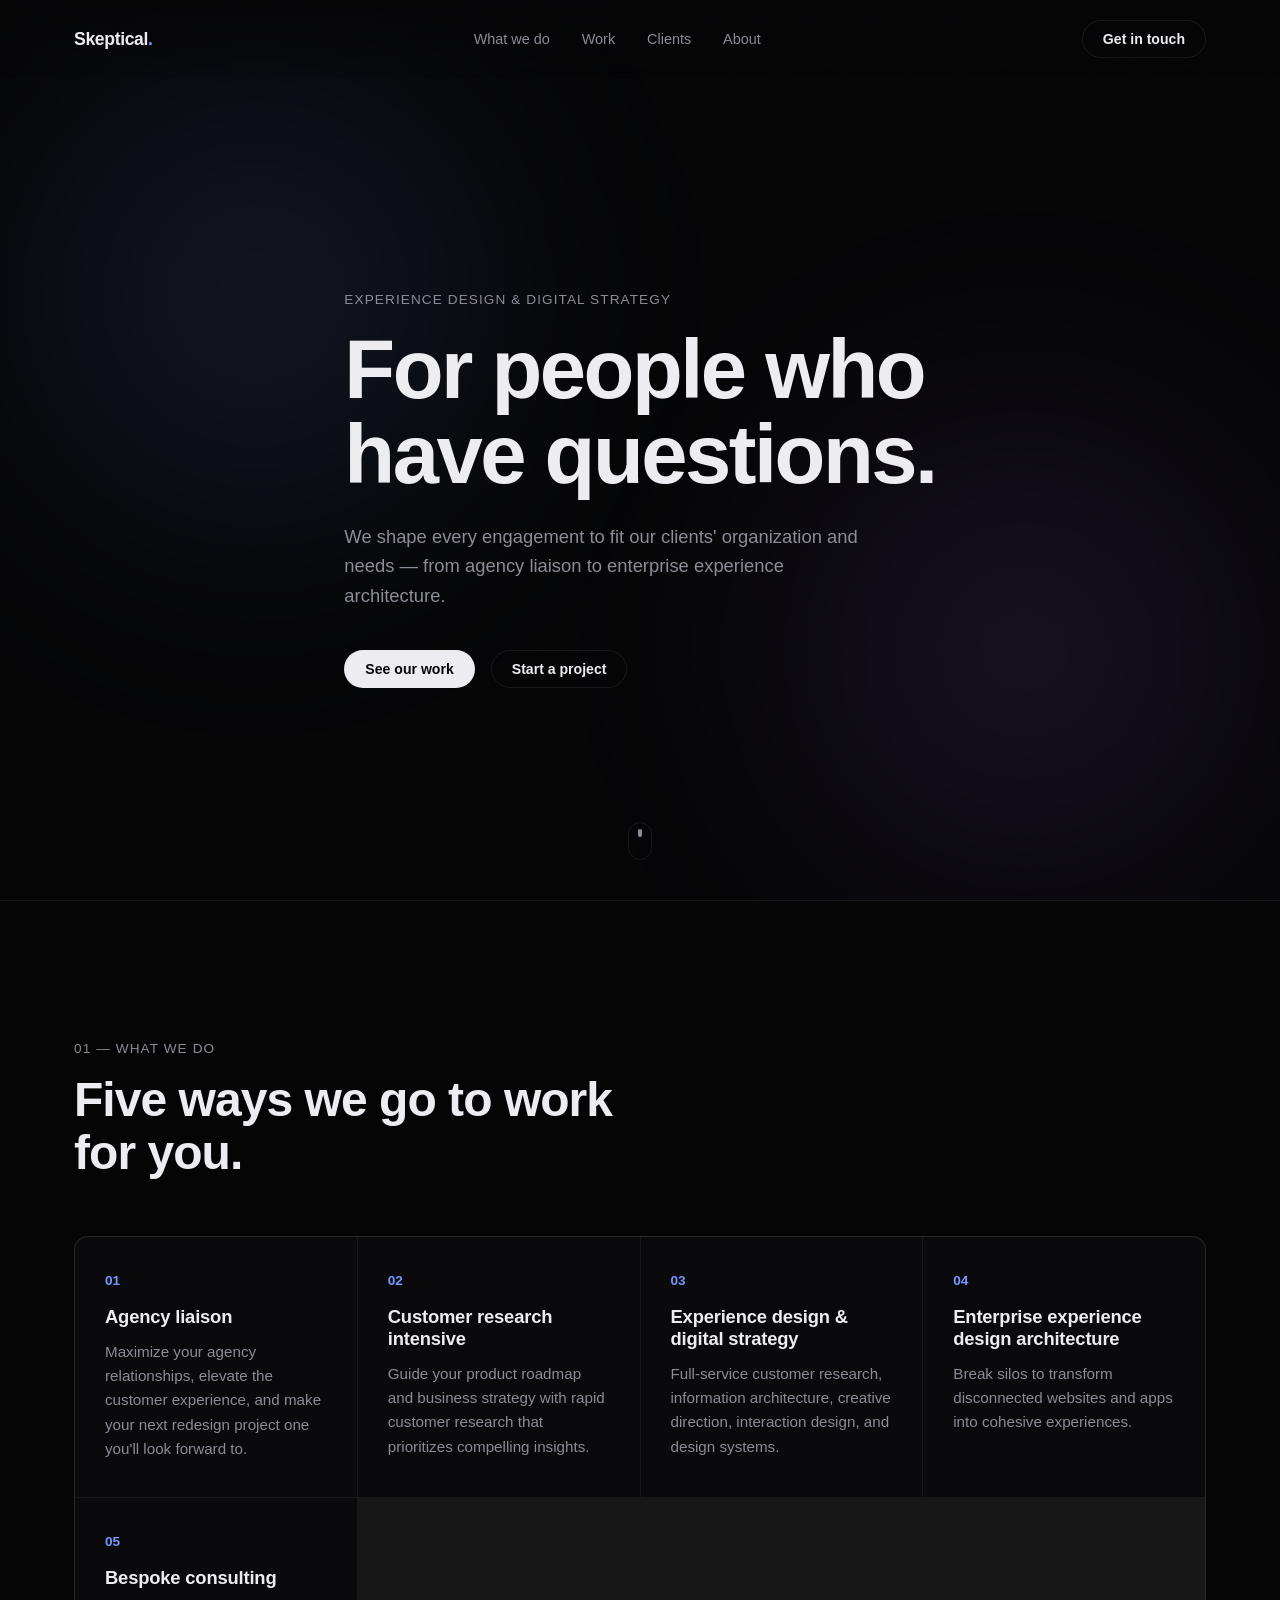
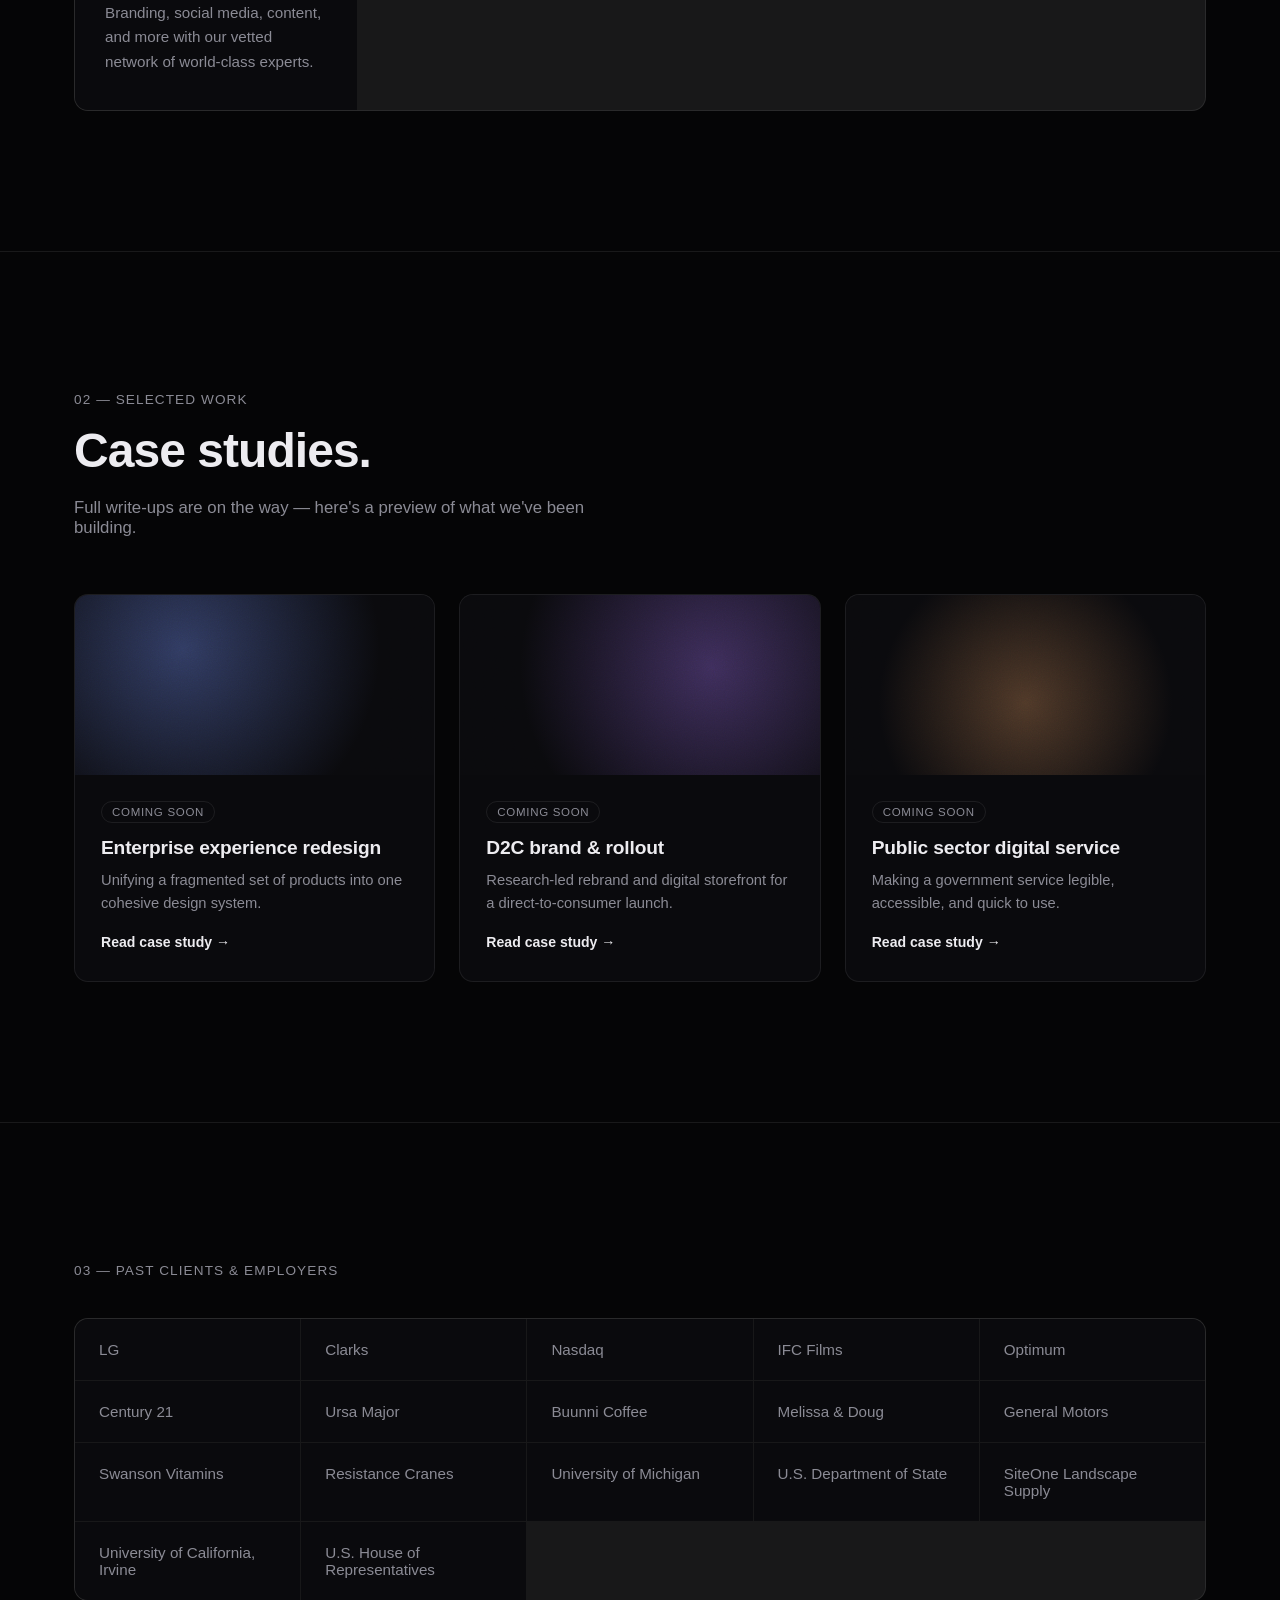
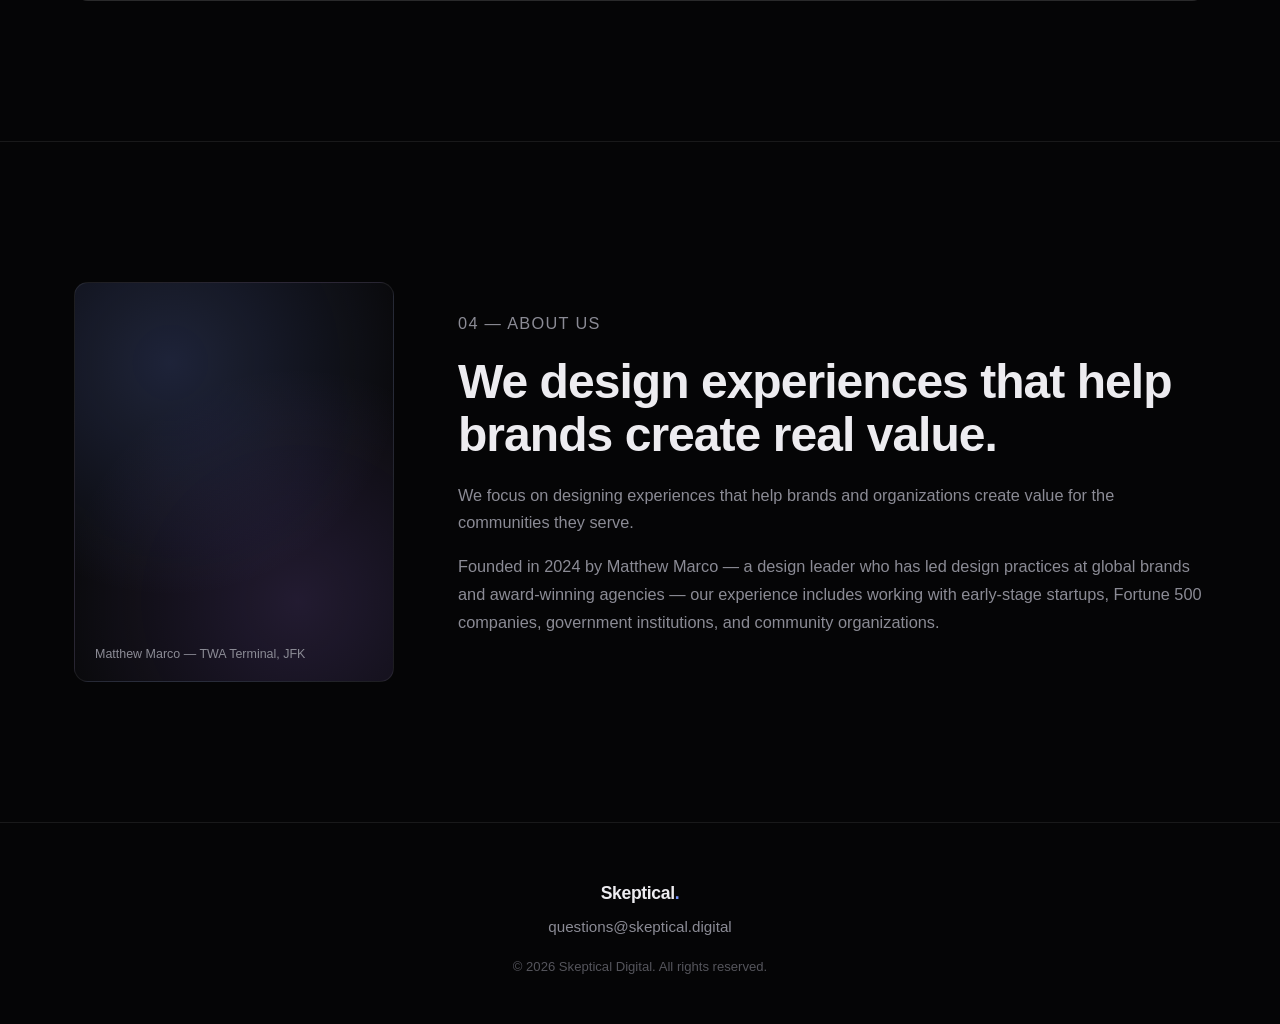
==== index.html @ 02a041b3 "Add Skeptical Digital site redesign with dark grainy spotlight backgrounds Single-page agency site b" ====
<!DOCTYPE html>
<html lang="en">
<head>
<meta charset="UTF-8">
<meta name="viewport" content="width=device-width, initial-scale=1.0">
<title>Skeptical Digital — Experience design & digital strategy</title>
<meta name="description" content="Experience design & digital strategy for people who have questions.">
<link rel="stylesheet" href="css/styles.css">
</head>
<body>

<div class="grain"></div>
<div class="cursor-glow" id="cursorGlow"></div>

<header class="site-header">
  <nav class="nav container">
    <a href="#top" class="brand">Skeptical<span class="brand-dot">.</span></a>
    <ul class="nav-links">
      <li><a href="#what-we-do">What we do</a></li>
      <li><a href="#work">Work</a></li>
      <li><a href="#clients">Clients</a></li>
      <li><a href="#about">About</a></li>
    </ul>
    <a href="mailto:questions@skeptical.digital" class="btn btn-ghost">Get in touch</a>
  </nav>
</header>

<main id="top">

  <section class="hero" data-glow>
    <div class="glow-layer">
      <span class="glow glow-a"></span>
      <span class="glow glow-b"></span>
    </div>
    <div class="container hero-inner">
      <p class="eyebrow">Experience design &amp; digital strategy</p>
      <h1 class="hero-title">For people who<br>have questions.</h1>
      <p class="hero-sub">We shape every engagement to fit our clients' organization and needs —
        from agency liaison to enterprise experience architecture.</p>
      <div class="hero-actions">
        <a href="#work" class="btn btn-primary">See our work</a>
        <a href="mailto:questions@skeptical.digital" class="btn btn-outline">Start a project</a>
      </div>
    </div>
    <div class="scroll-cue" aria-hidden="true"><span></span></div>
  </section>

  <section id="what-we-do" class="section" data-glow>
    <div class="glow-layer">
      <span class="glow glow-c"></span>
    </div>
    <div class="container">
      <p class="section-label">01 — What we do</p>
      <h2 class="section-title">Five ways we go to work<br>for you.</h2>

      <div class="service-grid">
        <article class="service-card">
          <span class="service-index">01</span>
          <h3>Agency liaison</h3>
          <p>Maximize your agency relationships, elevate the customer experience, and make your next redesign project one you'll look forward to.</p>
        </article>
        <article class="service-card">
          <span class="service-index">02</span>
          <h3>Customer research intensive</h3>
          <p>Guide your product roadmap and business strategy with rapid customer research that prioritizes compelling insights.</p>
        </article>
        <article class="service-card">
          <span class="service-index">03</span>
          <h3>Experience design &amp; digital strategy</h3>
          <p>Full-service customer research, information architecture, creative direction, interaction design, and design systems.</p>
        </article>
        <article class="service-card">
          <span class="service-index">04</span>
          <h3>Enterprise experience design architecture</h3>
          <p>Break silos to transform disconnected websites and apps into cohesive experiences.</p>
        </article>
        <article class="service-card">
          <span class="service-index">05</span>
          <h3>Bespoke consulting</h3>
          <p>Branding, social media, content, and more with our vetted network of world-class experts.</p>
        </article>
      </div>
    </div>
  </section>

  <section id="work" class="section" data-glow>
    <div class="glow-layer">
      <span class="glow glow-a"></span>
    </div>
    <div class="container">
      <p class="section-label">02 — Selected work</p>
      <h2 class="section-title">Case studies.</h2>
      <p class="section-sub">Full write-ups are on the way — here's a preview of what we've been building.</p>

      <div class="case-grid">
        <a class="case-card" href="case-studies/case-study-1.html">
          <div class="case-thumb case-thumb-1" aria-hidden="true"></div>
          <div class="case-body">
            <span class="case-tag">Coming soon</span>
            <h3>Enterprise experience redesign</h3>
            <p>Unifying a fragmented set of products into one cohesive design system.</p>
            <span class="case-link">Read case study →</span>
          </div>
        </a>
        <a class="case-card" href="case-studies/case-study-2.html">
          <div class="case-thumb case-thumb-2" aria-hidden="true"></div>
          <div class="case-body">
            <span class="case-tag">Coming soon</span>
            <h3>D2C brand &amp; rollout</h3>
            <p>Research-led rebrand and digital storefront for a direct-to-consumer launch.</p>
            <span class="case-link">Read case study →</span>
          </div>
        </a>
        <a class="case-card" href="case-studies/case-study-3.html">
          <div class="case-thumb case-thumb-3" aria-hidden="true"></div>
          <div class="case-body">
            <span class="case-tag">Coming soon</span>
            <h3>Public sector digital service</h3>
            <p>Making a government service legible, accessible, and quick to use.</p>
            <span class="case-link">Read case study →</span>
          </div>
        </a>
      </div>
    </div>
  </section>

  <section id="clients" class="section" data-glow>
    <div class="glow-layer">
      <span class="glow glow-b"></span>
    </div>
    <div class="container">
      <p class="section-label">03 — Past clients &amp; employers</p>
      <ul class="client-wall">
        <li>LG</li>
        <li>Clarks</li>
        <li>Nasdaq</li>
        <li>IFC Films</li>
        <li>Optimum</li>
        <li>Century 21</li>
        <li>Ursa Major</li>
        <li>Buunni Coffee</li>
        <li>Melissa &amp; Doug</li>
        <li>General Motors</li>
        <li>Swanson Vitamins</li>
        <li>Resistance Cranes</li>
        <li>University of Michigan</li>
        <li>U.S. Department of State</li>
        <li>SiteOne Landscape Supply</li>
        <li>University of California, Irvine</li>
        <li>U.S. House of Representatives</li>
      </ul>
    </div>
  </section>

  <section id="about" class="section" data-glow>
    <div class="glow-layer">
      <span class="glow glow-c"></span>
    </div>
    <div class="container about-grid">
      <div class="about-photo" aria-hidden="true">
        <span class="about-photo-caption">Matthew Marco — TWA Terminal, JFK</span>
      </div>
      <div class="about-copy">
        <p class="section-label">04 — About us</p>
        <h2 class="section-title">We design experiences that help brands create real value.</h2>
        <p>We focus on designing experiences that help brands and organizations create value for the communities they serve.</p>
        <p>Founded in 2024 by Matthew Marco — a design leader who has led design practices at global brands and award-winning agencies — our experience includes working with early-stage startups, Fortune 500 companies, government institutions, and community organizations.</p>
      </div>
    </div>
  </section>

</main>

<footer class="site-footer">
  <div class="container footer-inner">
    <a href="#top" class="brand">Skeptical<span class="brand-dot">.</span></a>
    <a href="mailto:questions@skeptical.digital" class="footer-email">questions@skeptical.digital</a>
    <p class="footer-copy">© 2026 Skeptical Digital. All rights reserved.</p>
  </div>
</footer>

<script src="js/main.js"></script>
</body>
</html>
---- css/styles.css ----
/* ---------------------------------------------------------
   Skeptical Digital — dark, grainy, spotlight-driven redesign
--------------------------------------------------------- */

:root {
  --bg: #050506;
  --bg-soft: #0a0a0d;
  --text: #edecf0;
  --text-dim: #8b8b95;
  --line: rgba(255, 255, 255, 0.08);
  --accent-blue: 120, 150, 255;
  --accent-violet: 170, 120, 255;
  --accent-amber: 255, 175, 110;
  --radius: 14px;
  --max-w: 1180px;
  font-size: 16px;
}

* { box-sizing: border-box; }

html { scroll-behavior: smooth; }

body {
  margin: 0;
  background: var(--bg);
  color: var(--text);
  font-family: -apple-system, BlinkMacSystemFont, "Segoe UI", Inter, Roboto, Helvetica, Arial, sans-serif;
  -webkit-font-smoothing: antialiased;
  overflow-x: hidden;
}

a { color: inherit; text-decoration: none; }

.container {
  max-width: var(--max-w);
  margin: 0 auto;
  padding: 0 24px;
  position: relative;
  z-index: 2;
}

/* ---------------- grain overlay ---------------- */

.grain {
  position: fixed;
  inset: -60px;
  z-index: 500;
  pointer-events: none;
  opacity: 0.05;
  mix-blend-mode: overlay;
  background-image: url("data:image/svg+xml;utf8,<svg xmlns='http://www.w3.org/2000/svg' width='180' height='180'><filter id='n'><feTurbulence type='fractalNoise' baseFrequency='0.85' numOctaves='2' stitchTiles='stitch'/></filter><rect width='100%25' height='100%25' filter='url(%23n)'/></svg>");
  background-size: 180px 180px;
  animation: grain-shift 1s steps(6) infinite;
}

@keyframes grain-shift {
  0%   { transform: translate(0, 0); }
  20%  { transform: translate(-8%, 4%); }
  40%  { transform: translate(6%, -6%); }
  60%  { transform: translate(-4%, -3%); }
  80%  { transform: translate(8%, 6%); }
  100% { transform: translate(0, 0); }
}

/* ---------------- cursor glow ---------------- */

.cursor-glow {
  position: fixed;
  top: 0;
  left: 0;
  width: 480px;
  height: 480px;
  margin: -240px 0 0 -240px;
  border-radius: 50%;
  background: radial-gradient(circle, rgba(var(--accent-blue), 0.06), transparent 70%);
  pointer-events: none;
  z-index: 1;
  transform: translate(-1000px, -1000px);
  transition: opacity 0.4s ease;
  opacity: 0;
}

.cursor-glow.active { opacity: 1; }

/* ---------------- glow layers per-section ---------------- */

[data-glow] {
  position: relative;
  overflow: hidden;
}

.glow-layer {
  position: absolute;
  inset: 0;
  z-index: 0;
  pointer-events: none;
}

.glow {
  position: absolute;
  width: 60vw;
  height: 60vw;
  max-width: 780px;
  max-height: 780px;
  border-radius: 50%;
  filter: blur(90px);
  opacity: 0;
  transform: scale(0.85);
  transition: opacity 1.6s ease, transform 1.6s ease;
}

[data-glow].in-view .glow {
  opacity: 1;
  transform: scale(1);
}

.glow-a { top: -10%; left: -10%; background: radial-gradient(circle, rgba(var(--accent-blue), 0.14), transparent 65%); }
.glow-b { bottom: -15%; right: -10%; background: radial-gradient(circle, rgba(var(--accent-violet), 0.13), transparent 65%); }
.glow-c { top: 20%; right: 5%; background: radial-gradient(circle, rgba(var(--accent-amber), 0.10), transparent 65%); }

/* ---------------- header / nav ---------------- */

.site-header {
  position: fixed;
  top: 0;
  left: 0;
  right: 0;
  z-index: 100;
  background: linear-gradient(to bottom, rgba(5,5,6,0.85), rgba(5,5,6,0));
  backdrop-filter: blur(6px);
}

.nav {
  display: flex;
  align-items: center;
  justify-content: space-between;
  padding-top: 20px;
  padding-bottom: 20px;
}

.brand {
  font-size: 1.1rem;
  font-weight: 700;
  letter-spacing: -0.02em;
}

.brand-dot { color: rgb(var(--accent-blue)); }

.nav-links {
  display: flex;
  gap: 32px;
  list-style: none;
  margin: 0;
  padding: 0;
}

.nav-links a {
  font-size: 0.9rem;
  color: var(--text-dim);
  transition: color 0.2s ease;
}

.nav-links a:hover { color: var(--text); }

.btn {
  display: inline-flex;
  align-items: center;
  justify-content: center;
  padding: 10px 20px;
  border-radius: 999px;
  font-size: 0.88rem;
  font-weight: 600;
  border: 1px solid transparent;
  transition: all 0.2s ease;
  white-space: nowrap;
}

.btn-ghost {
  border-color: var(--line);
  color: var(--text);
}
.btn-ghost:hover { border-color: rgba(255,255,255,0.25); background: rgba(255,255,255,0.04); }

.btn-primary {
  background: var(--text);
  color: var(--bg);
}
.btn-primary:hover { background: #fff; }

.btn-outline {
  border-color: var(--line);
  color: var(--text);
}
.btn-outline:hover { border-color: rgba(255,255,255,0.25); background: rgba(255,255,255,0.04); }

/* ---------------- hero ---------------- */

.hero {
  min-height: 100vh;
  display: flex;
  align-items: center;
  padding-top: 80px;
}

.hero-inner { max-width: 760px; }

.eyebrow {
  font-size: 0.85rem;
  letter-spacing: 0.08em;
  text-transform: uppercase;
  color: var(--text-dim);
  margin: 0 0 20px;
}

.hero-title {
  font-size: clamp(2.6rem, 7vw, 5.2rem);
  line-height: 1.03;
  letter-spacing: -0.03em;
  margin: 0 0 24px;
  font-weight: 700;
}

.hero-sub {
  font-size: 1.15rem;
  line-height: 1.6;
  color: var(--text-dim);
  max-width: 540px;
  margin: 0 0 40px;
}

.hero-actions { display: flex; gap: 16px; flex-wrap: wrap; }

.scroll-cue {
  position: absolute;
  bottom: 40px;
  left: 50%;
  transform: translateX(-50%);
  width: 24px;
  height: 38px;
  border: 1px solid var(--line);
  border-radius: 14px;
  z-index: 2;
}

.scroll-cue span {
  position: absolute;
  top: 6px;
  left: 50%;
  width: 4px;
  height: 8px;
  margin-left: -2px;
  background: var(--text-dim);
  border-radius: 2px;
  animation: cue 1.8s ease infinite;
}

@keyframes cue {
  0%   { opacity: 1; transform: translateY(0); }
  70%  { opacity: 0; transform: translateY(14px); }
  100% { opacity: 0; transform: translateY(14px); }
}

/* ---------------- sections ---------------- */

.section {
  padding: 140px 0;
  border-top: 1px solid var(--line);
}

.section-label {
  font-size: 0.85rem;
  letter-spacing: 0.08em;
  text-transform: uppercase;
  color: var(--text-dim);
  margin: 0 0 18px;
}

.section-title {
  font-size: clamp(2rem, 4.2vw, 3rem);
  line-height: 1.1;
  letter-spacing: -0.02em;
  margin: 0 0 20px;
  font-weight: 700;
}

.section-sub {
  color: var(--text-dim);
  font-size: 1.05rem;
  max-width: 560px;
  margin: 0 0 56px;
}

/* ---------------- services ---------------- */

.service-grid {
  display: grid;
  grid-template-columns: repeat(auto-fit, minmax(260px, 1fr));
  gap: 1px;
  background: var(--line);
  border: 1px solid var(--line);
  border-radius: var(--radius);
  overflow: hidden;
  margin-top: 56px;
}

.service-card {
  background: var(--bg-soft);
  padding: 36px 30px;
  transition: background 0.3s ease;
}

.service-card:hover { background: #101015; }

.service-index {
  display: block;
  font-size: 0.85rem;
  color: rgb(var(--accent-blue));
  margin-bottom: 18px;
  font-weight: 600;
}

.service-card h3 {
  font-size: 1.15rem;
  margin: 0 0 12px;
  letter-spacing: -0.01em;
}

.service-card p {
  color: var(--text-dim);
  font-size: 0.95rem;
  line-height: 1.6;
  margin: 0;
}

/* ---------------- case studies ---------------- */

.case-grid {
  display: grid;
  grid-template-columns: repeat(auto-fit, minmax(300px, 1fr));
  gap: 24px;
}

.case-card {
  display: block;
  border: 1px solid var(--line);
  border-radius: var(--radius);
  overflow: hidden;
  background: var(--bg-soft);
  transition: transform 0.3s ease, border-color 0.3s ease;
}

.case-card:hover {
  transform: translateY(-4px);
  border-color: rgba(255,255,255,0.2);
}

.case-thumb {
  height: 180px;
  position: relative;
}

.case-thumb::after {
  content: "";
  position: absolute;
  inset: 0;
  background-image: url("data:image/svg+xml;utf8,<svg xmlns='http://www.w3.org/2000/svg' width='180' height='180'><filter id='n'><feTurbulence type='fractalNoise' baseFrequency='0.9' numOctaves='2'/></filter><rect width='100%25' height='100%25' filter='url(%23n)' opacity='0.35'/></svg>");
  mix-blend-mode: overlay;
  opacity: 0.5;
}

.case-thumb-1 { background: radial-gradient(circle at 30% 30%, rgba(var(--accent-blue), 0.35), #0a0a0d 70%); }
.case-thumb-2 { background: radial-gradient(circle at 70% 40%, rgba(var(--accent-violet), 0.32), #0a0a0d 70%); }
.case-thumb-3 { background: radial-gradient(circle at 50% 60%, rgba(var(--accent-amber), 0.28), #0a0a0d 70%); }

.case-body { padding: 26px 26px 30px; }

.case-tag {
  display: inline-block;
  font-size: 0.72rem;
  letter-spacing: 0.06em;
  text-transform: uppercase;
  color: var(--text-dim);
  border: 1px solid var(--line);
  border-radius: 999px;
  padding: 4px 10px;
  margin-bottom: 14px;
}

.case-body h3 {
  font-size: 1.2rem;
  margin: 0 0 10px;
  letter-spacing: -0.01em;
}

.case-body p {
  color: var(--text-dim);
  font-size: 0.92rem;
  line-height: 1.55;
  margin: 0 0 18px;
}

.case-link {
  font-size: 0.88rem;
  font-weight: 600;
  color: var(--text);
}

/* ---------------- clients ---------------- */

.client-wall {
  list-style: none;
  margin: 40px 0 0;
  padding: 0;
  display: grid;
  grid-template-columns: repeat(auto-fill, minmax(200px, 1fr));
  gap: 1px;
  background: var(--line);
  border: 1px solid var(--line);
  border-radius: var(--radius);
  overflow: hidden;
}

.client-wall li {
  background: var(--bg-soft);
  padding: 22px 24px;
  font-size: 0.95rem;
  color: var(--text-dim);
  transition: color 0.2s ease, background 0.2s ease;
}

.client-wall li:hover {
  color: var(--text);
  background: #101015;
}

/* ---------------- about ---------------- */

.about-grid {
  display: grid;
  grid-template-columns: 320px 1fr;
  gap: 64px;
  align-items: center;
}

.about-photo {
  aspect-ratio: 4 / 5;
  border-radius: var(--radius);
  border: 1px solid var(--line);
  background:
    radial-gradient(circle at 30% 20%, rgba(var(--accent-blue), 0.18), transparent 60%),
    radial-gradient(circle at 70% 80%, rgba(var(--accent-violet), 0.15), transparent 60%),
    #0a0a0d;
  display: flex;
  align-items: flex-end;
  padding: 20px;
}

.about-photo-caption {
  font-size: 0.78rem;
  color: var(--text-dim);
}

.about-copy p {
  color: var(--text-dim);
  line-height: 1.7;
  font-size: 1.02rem;
}

@media (max-width: 780px) {
  .about-grid { grid-template-columns: 1fr; }
  .about-photo { max-width: 260px; }
}

/* ---------------- footer ---------------- */

.site-footer {
  border-top: 1px solid var(--line);
  padding: 60px 0 50px;
}

.footer-inner {
  display: flex;
  flex-direction: column;
  align-items: center;
  gap: 14px;
  text-align: center;
}

.footer-email {
  color: var(--text-dim);
  font-size: 0.95rem;
  transition: color 0.2s ease;
}
.footer-email:hover { color: var(--text); }

.footer-copy {
  color: #55555c;
  font-size: 0.82rem;
  margin: 10px 0 0;
}

/* ---------------- responsive nav ---------------- */

@media (max-width: 720px) {
  .nav-links { display: none; }
}
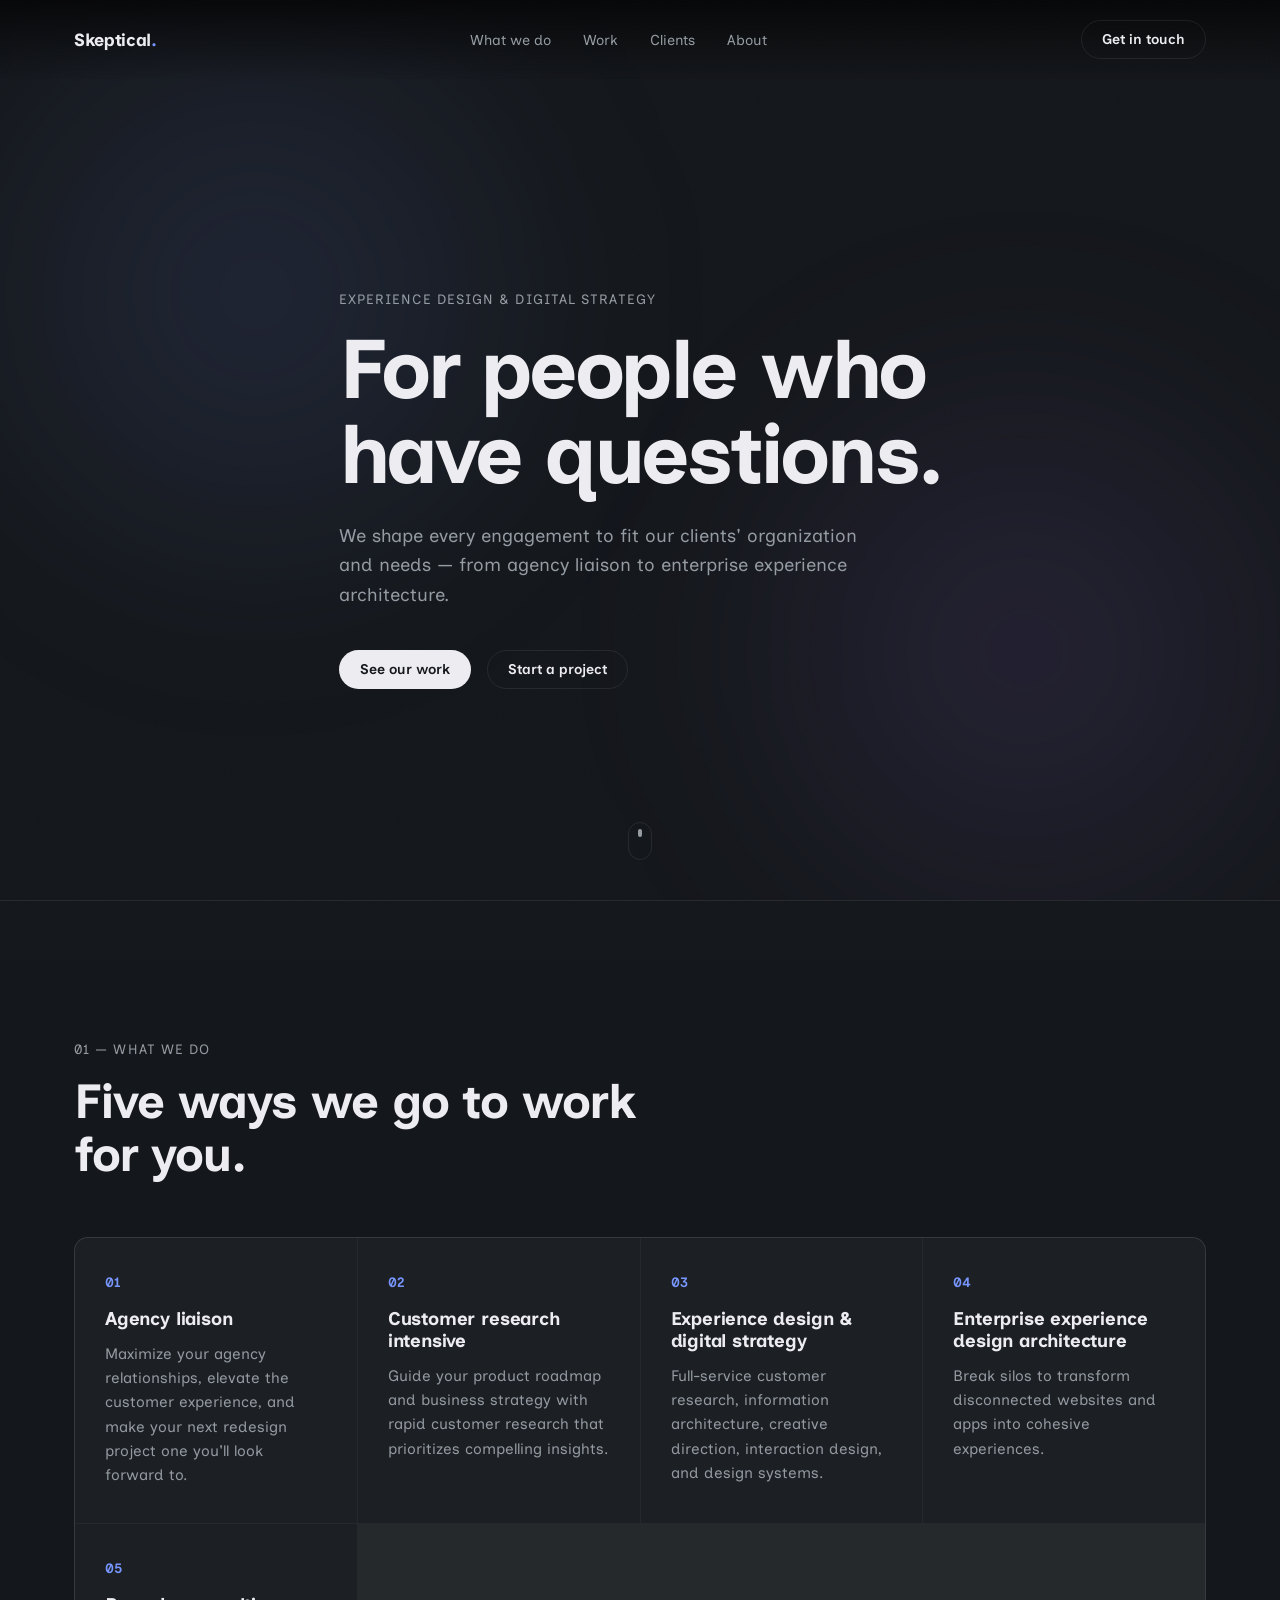
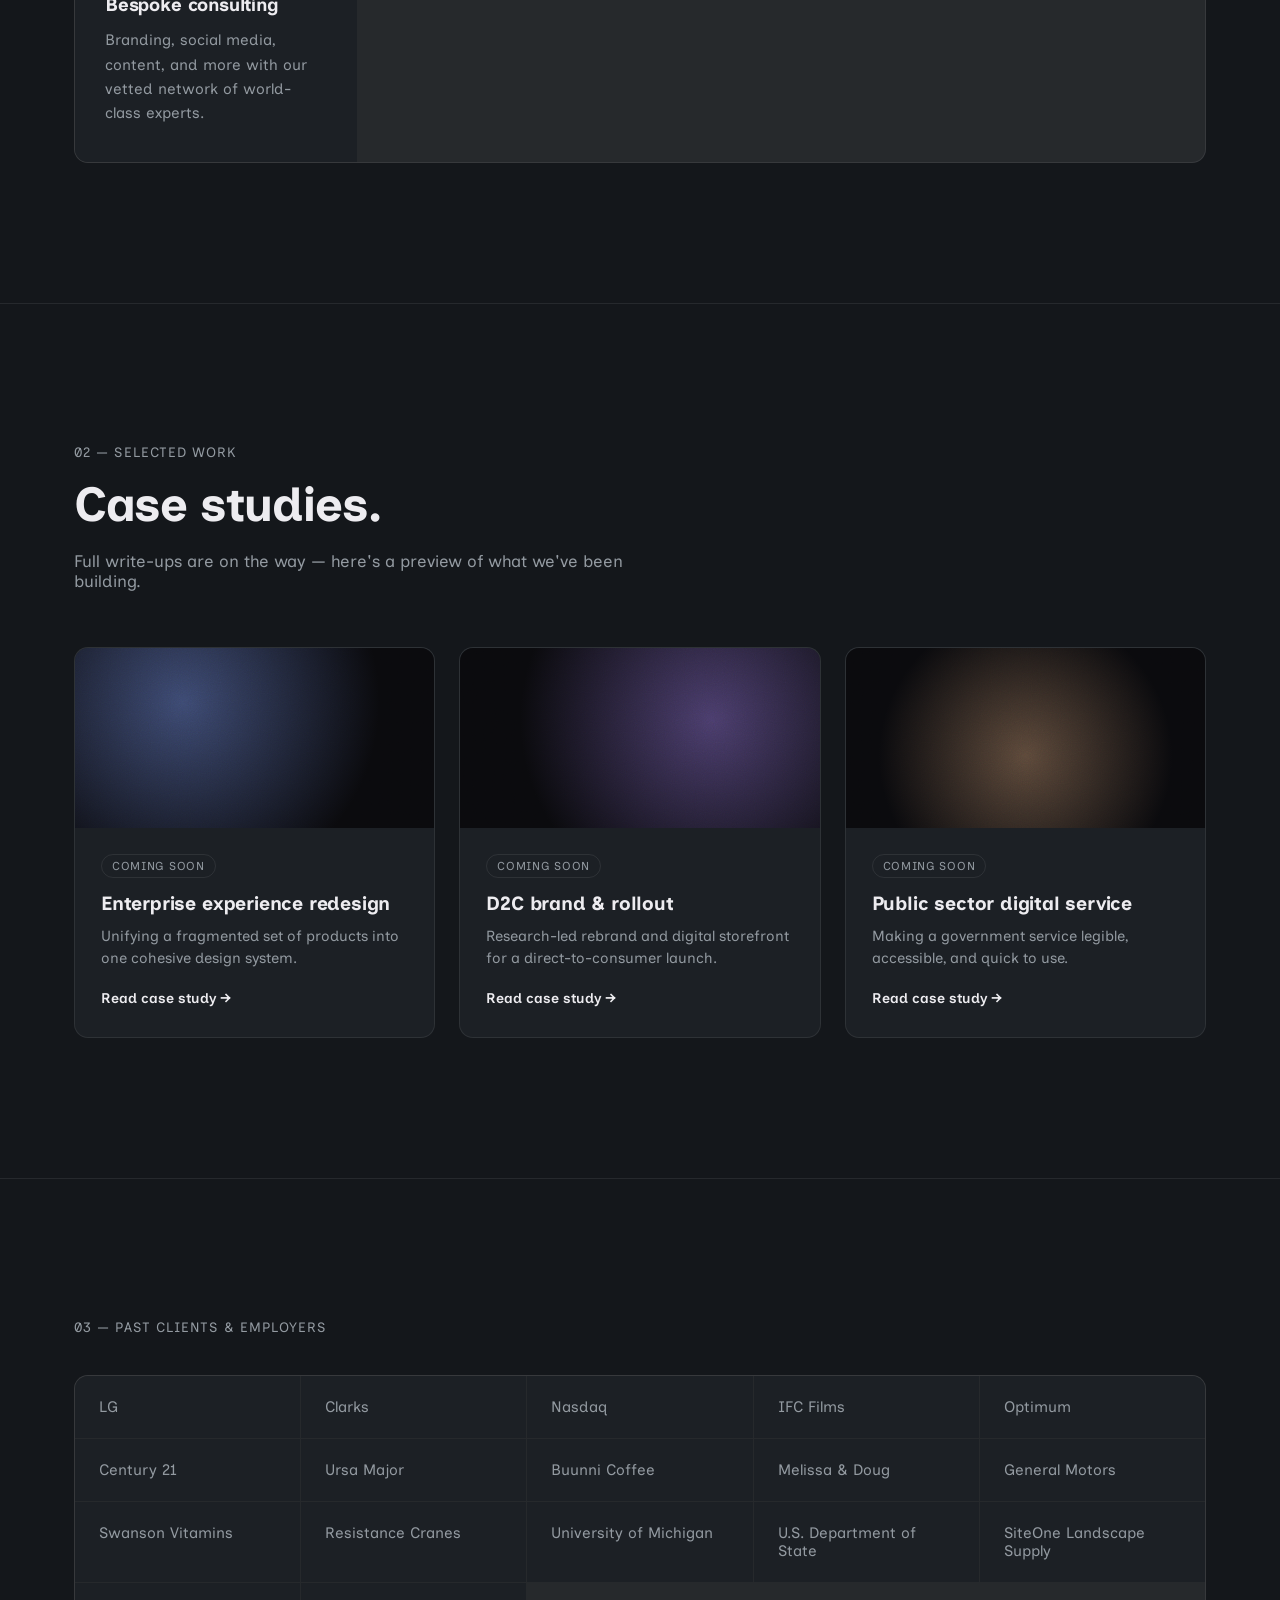
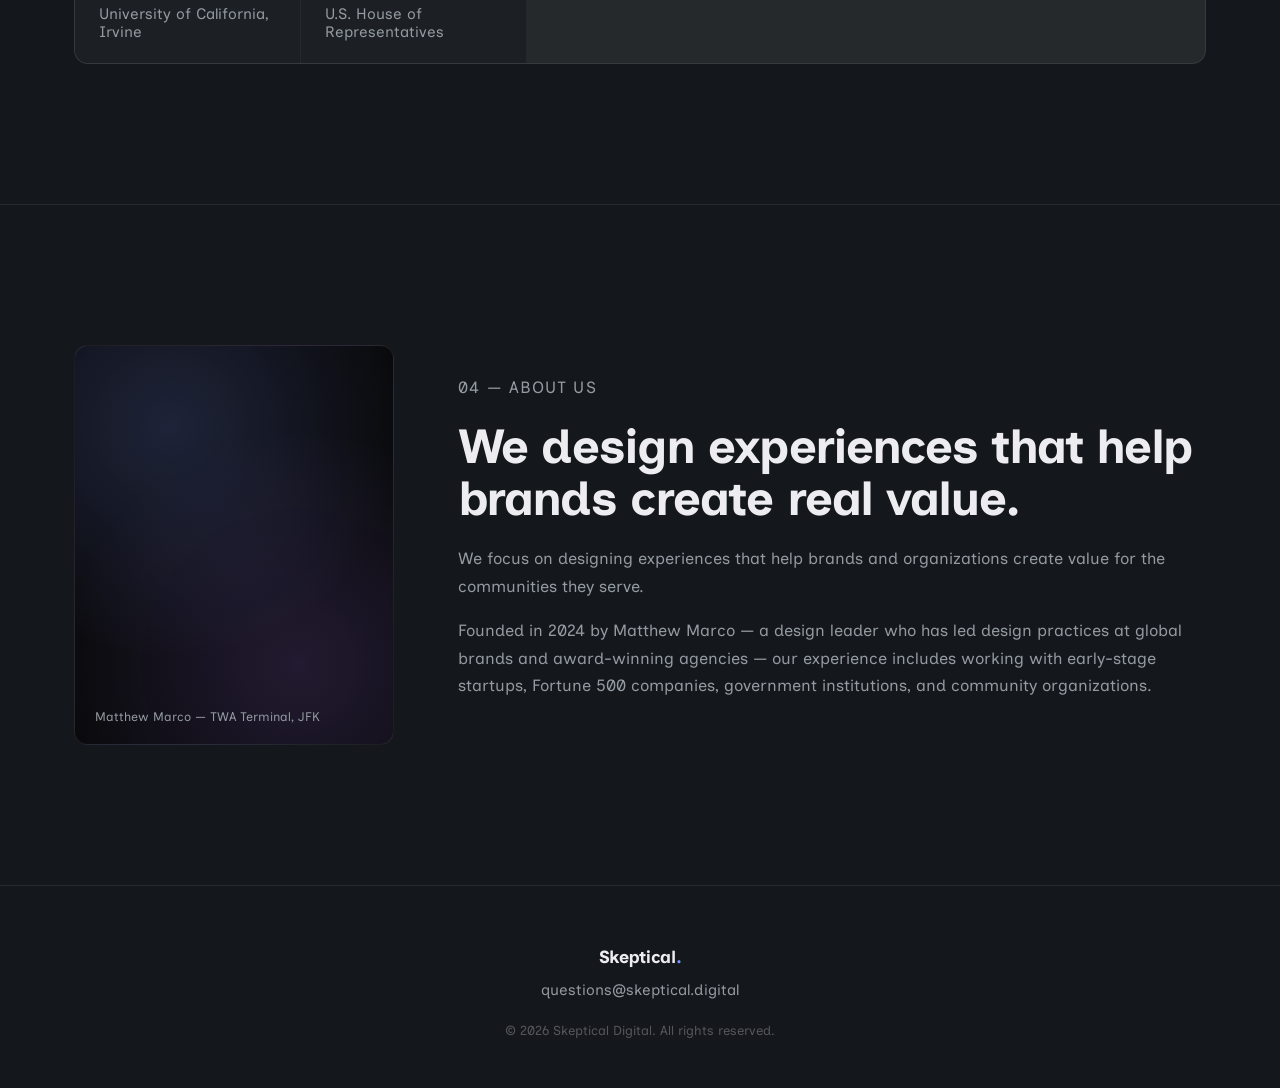
==== commit 3fb56069: "Switch background to deep dark slate grey and use Inclusive Sans Swaps the near-black background for" ====
--- a/index.html
+++ b/index.html
@@ -5,6 +5,9 @@
 <meta name="viewport" content="width=device-width, initial-scale=1.0">
 <title>Skeptical Digital — Experience design & digital strategy</title>
 <meta name="description" content="Experience design & digital strategy for people who have questions.">
+<link rel="preconnect" href="https://fonts.googleapis.com">
+<link rel="preconnect" href="https://fonts.gstatic.com" crossorigin>
+<link href="https://fonts.googleapis.com/css2?family=Inclusive+Sans:ital,wght@0,300..700;1,300..700&display=swap" rel="stylesheet">
 <link rel="stylesheet" href="css/styles.css">
 </head>
 <body>
--- a/css/styles.css
+++ b/css/styles.css
@@ -3,10 +3,10 @@
 --------------------------------------------------------- */
 
 :root {
-  --bg: #050506;
-  --bg-soft: #0a0a0d;
+  --bg: #14171b;
+  --bg-soft: #1c2025;
   --text: #edecf0;
-  --text-dim: #8b8b95;
+  --text-dim: #939aa1;
   --line: rgba(255, 255, 255, 0.08);
   --accent-blue: 120, 150, 255;
   --accent-violet: 170, 120, 255;
@@ -24,7 +24,7 @@
   margin: 0;
   background: var(--bg);
   color: var(--text);
-  font-family: -apple-system, BlinkMacSystemFont, "Segoe UI", Inter, Roboto, Helvetica, Arial, sans-serif;
+  font-family: "Inclusive Sans", -apple-system, BlinkMacSystemFont, "Segoe UI", Roboto, Helvetica, Arial, sans-serif;
   -webkit-font-smoothing: antialiased;
   overflow-x: hidden;
 }
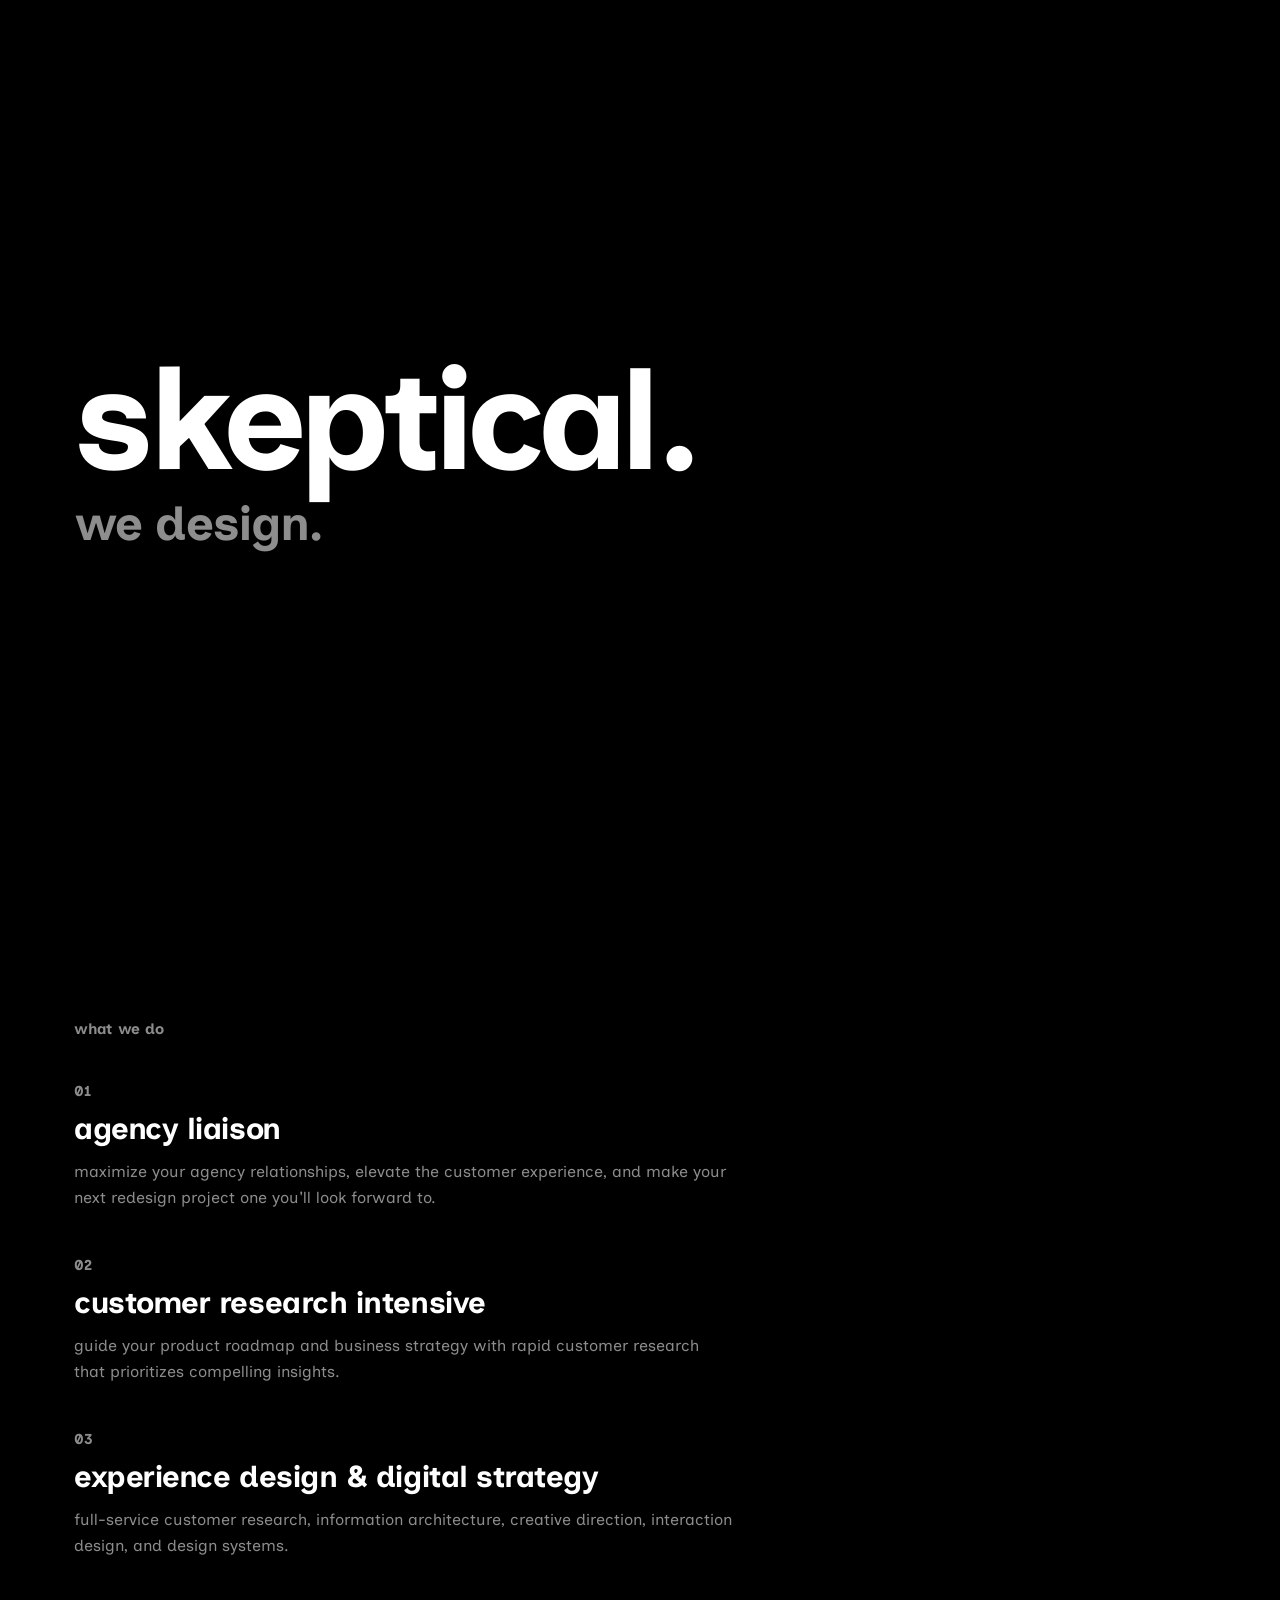
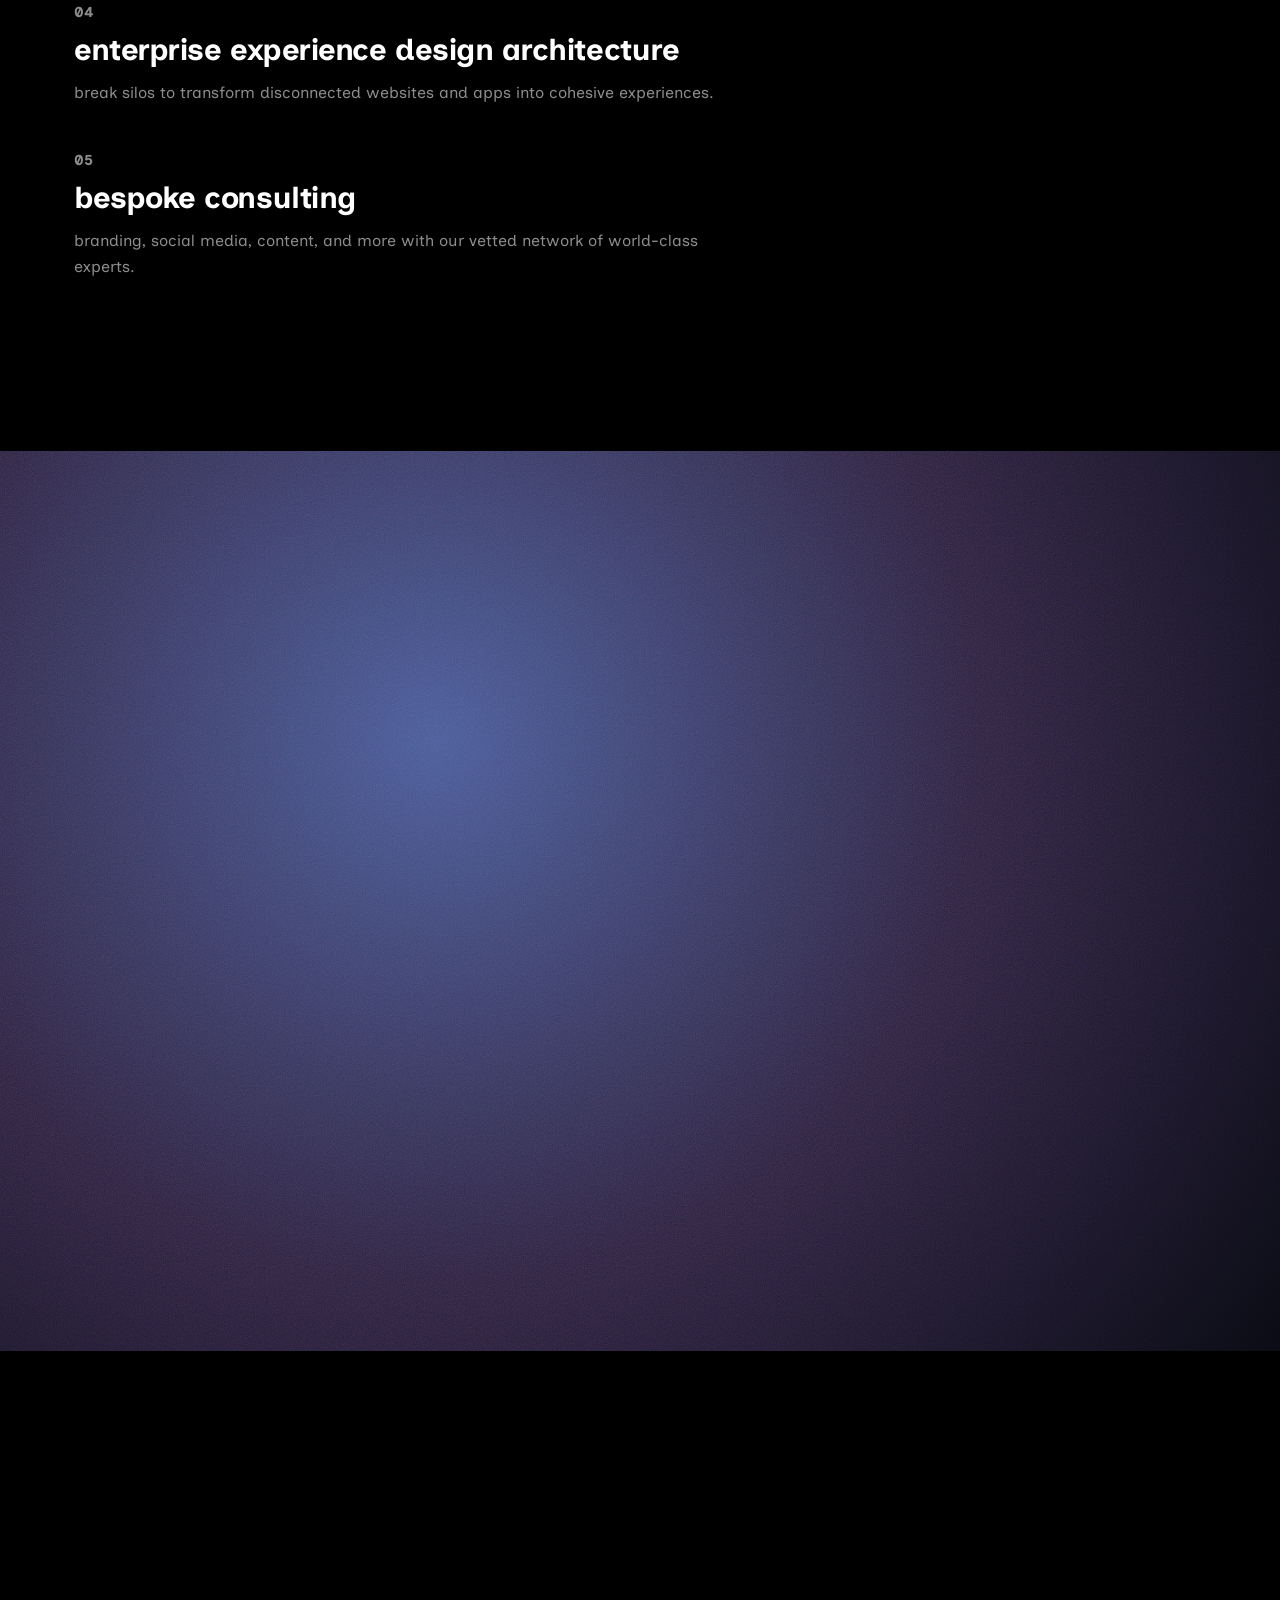
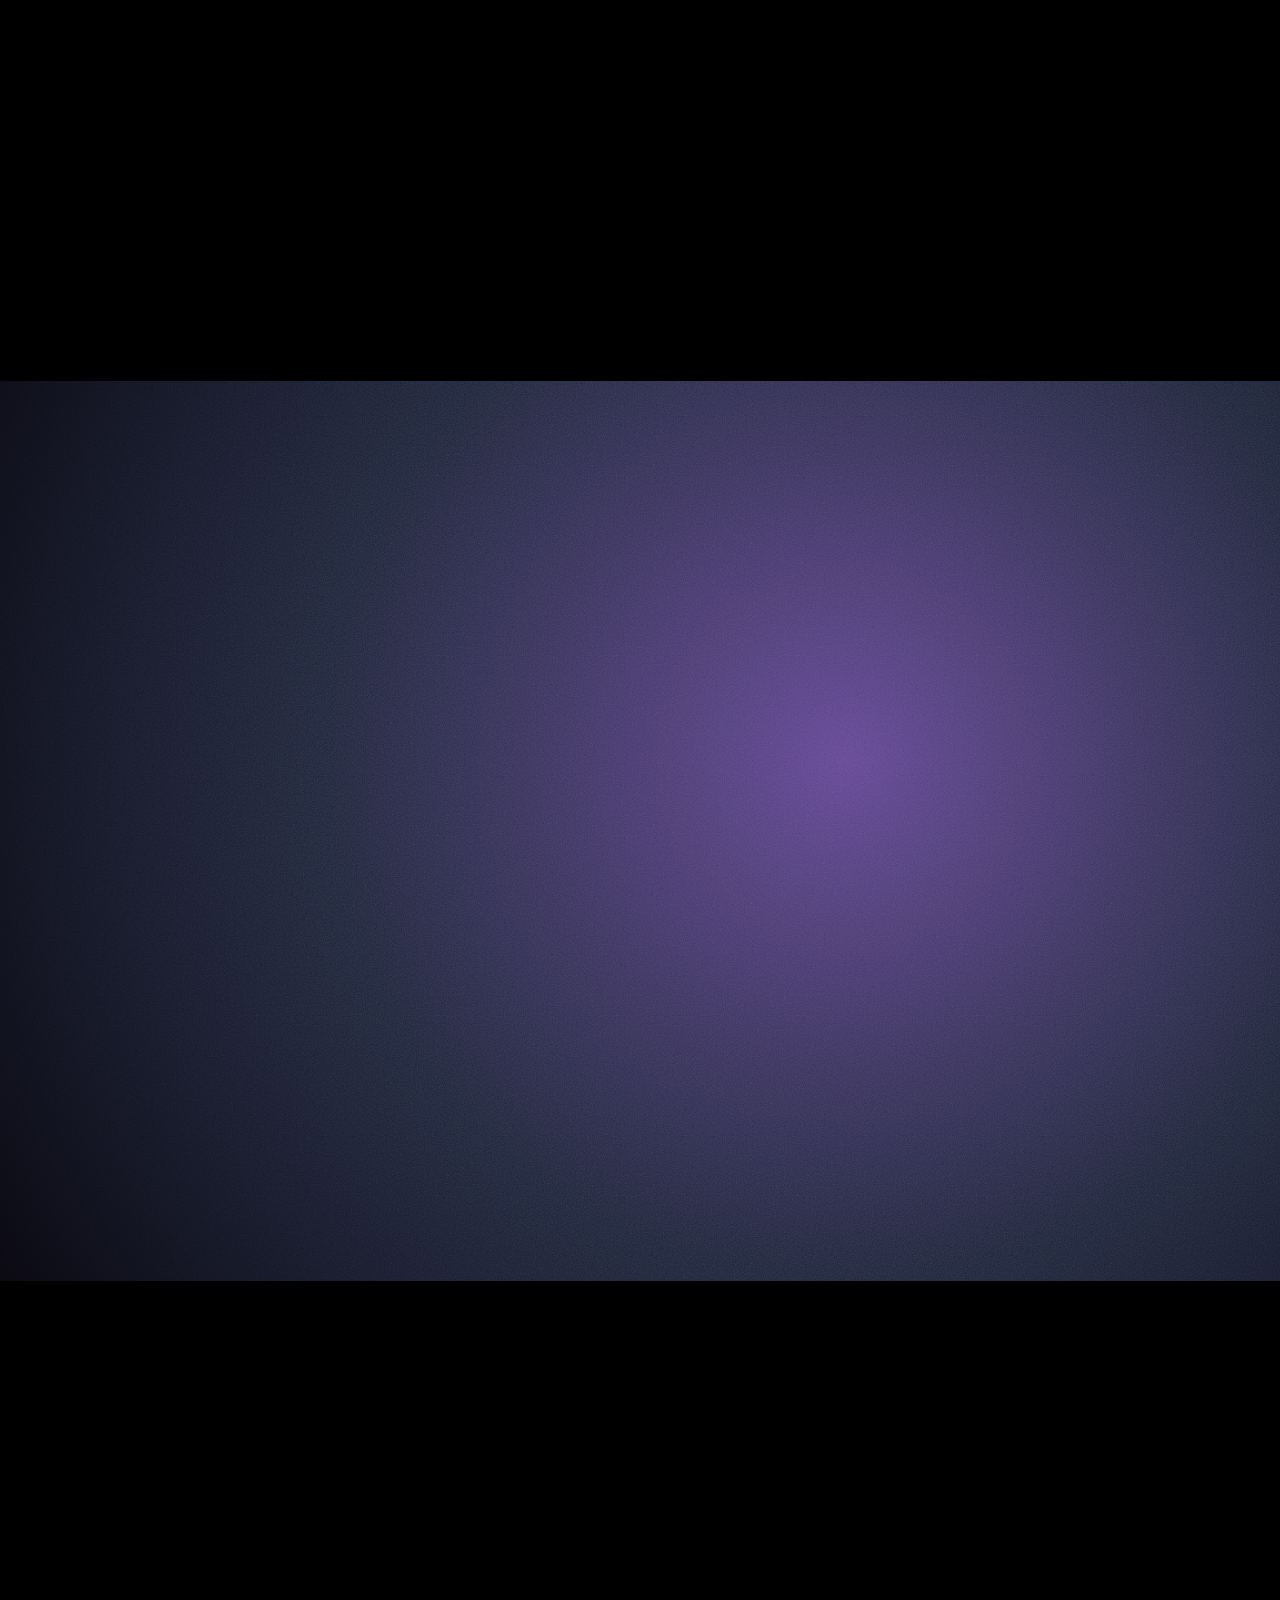
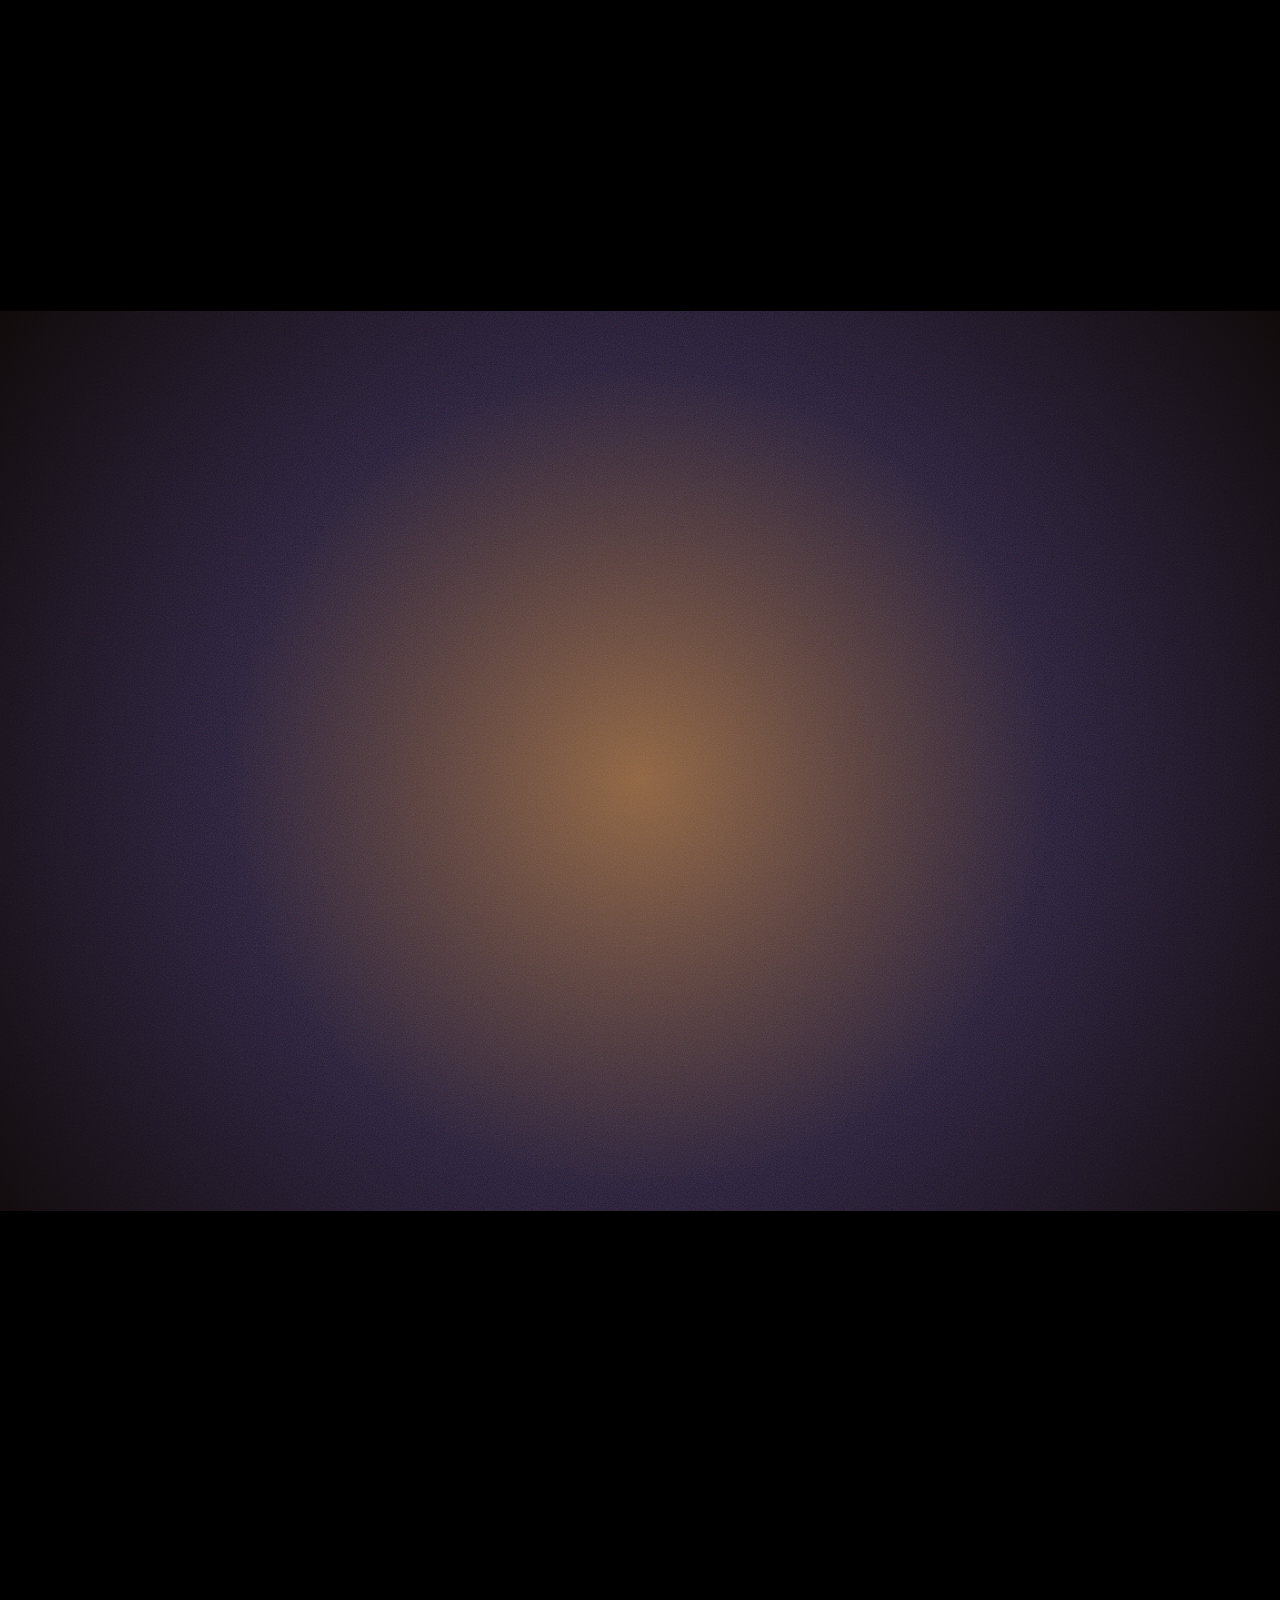
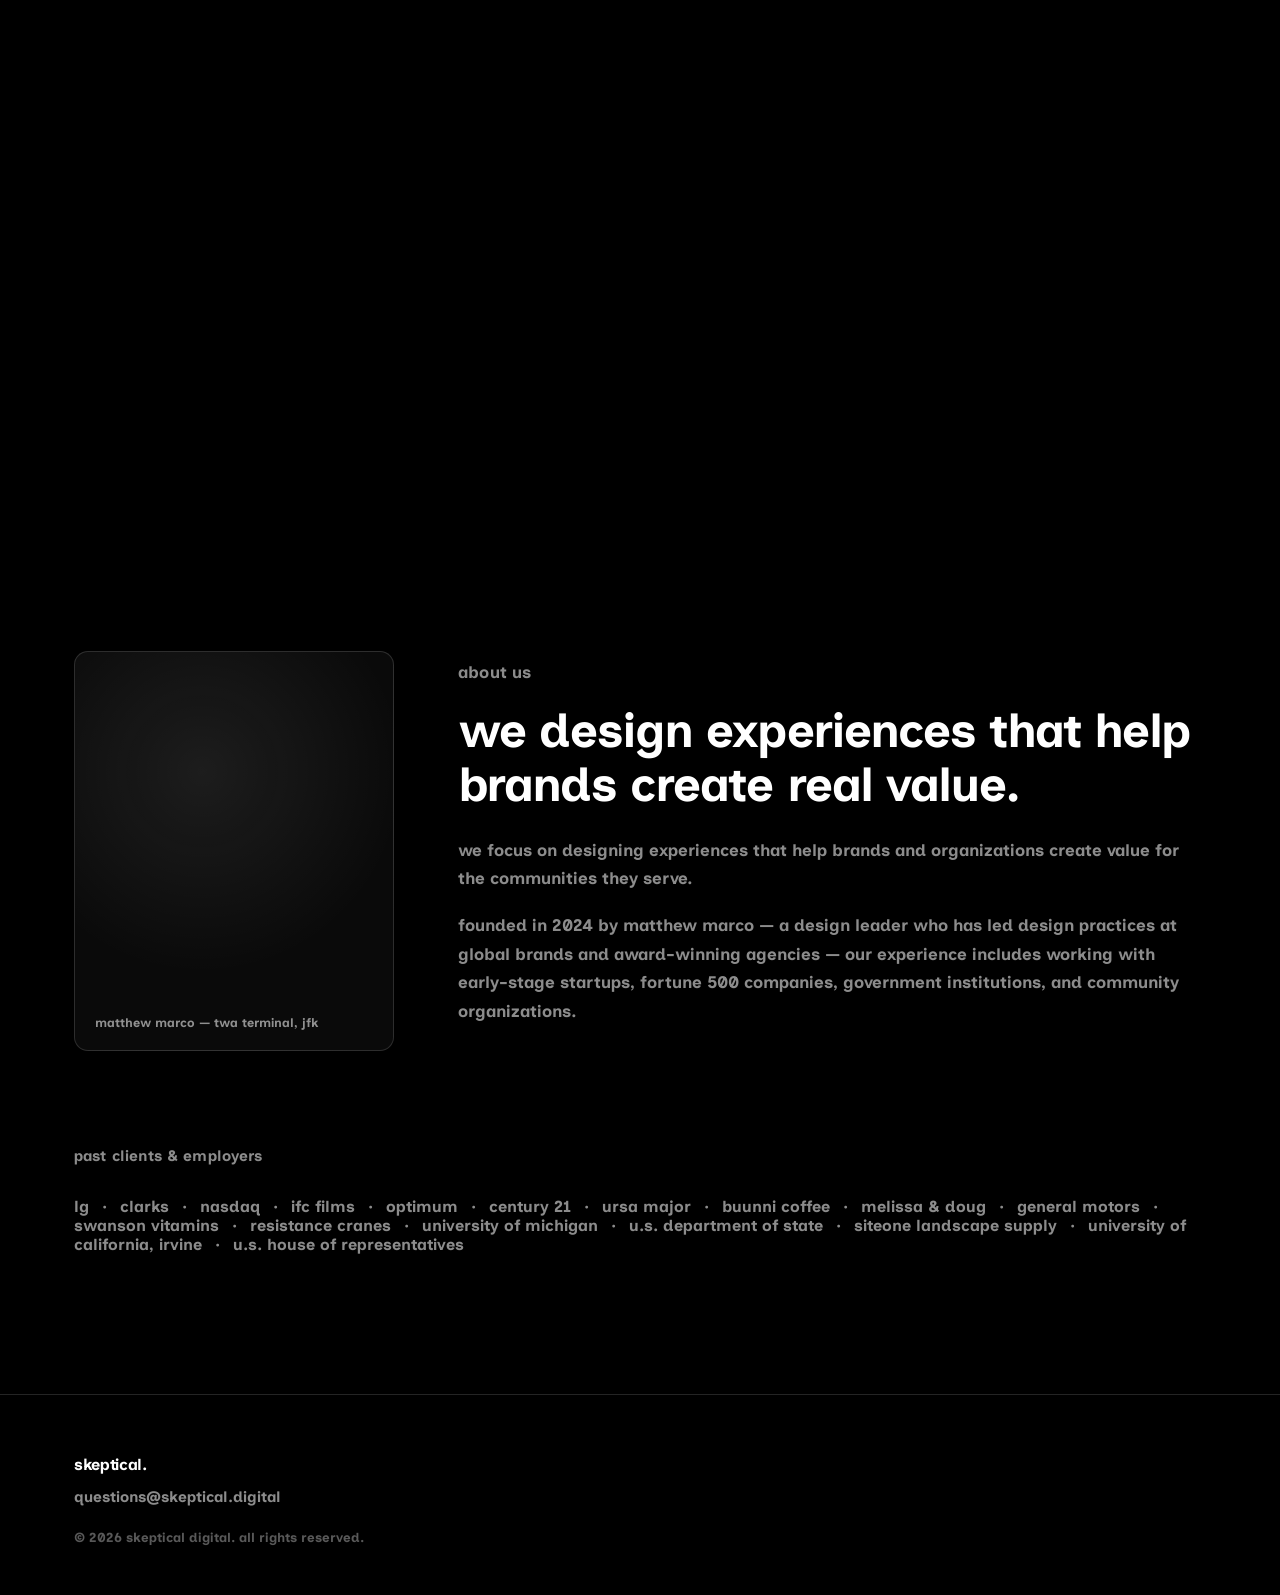
==== commit bb481d0f: "Redesign site: bold lowercase white-on-black with scroll-driven case studies Rework the Skeptical si" ====
--- a/index.html
+++ b/index.html
@@ -2,61 +2,33 @@
 <html lang="en">
 <head>
 <meta charset="UTF-8">
+<script>document.documentElement.className += " js";</script>
 <meta name="viewport" content="width=device-width, initial-scale=1.0">
-<title>Skeptical Digital — Experience design & digital strategy</title>
-<meta name="description" content="Experience design & digital strategy for people who have questions.">
+<title>Skeptical — we design.</title>
+<meta name="description" content="We design experiences that help brands create real value.">
 <link rel="preconnect" href="https://fonts.googleapis.com">
 <link rel="preconnect" href="https://fonts.gstatic.com" crossorigin>
-<link href="https://fonts.googleapis.com/css2?family=Inclusive+Sans:ital,wght@0,300..700;1,300..700&display=swap" rel="stylesheet">
+<link href="https://fonts.googleapis.com/css2?family=Inclusive+Sans:ital,wght@0,300..700;1,300..700&family=Clash+Display:wght@400;600;700&display=swap" rel="stylesheet">
 <link rel="stylesheet" href="css/styles.css">
 </head>
 <body>
 
 <div class="grain"></div>
-<div class="cursor-glow" id="cursorGlow"></div>
-
-<header class="site-header">
-  <nav class="nav container">
-    <a href="#top" class="brand">Skeptical<span class="brand-dot">.</span></a>
-    <ul class="nav-links">
-      <li><a href="#what-we-do">What we do</a></li>
-      <li><a href="#work">Work</a></li>
-      <li><a href="#clients">Clients</a></li>
-      <li><a href="#about">About</a></li>
-    </ul>
-    <a href="mailto:questions@skeptical.digital" class="btn btn-ghost">Get in touch</a>
-  </nav>
-</header>
 
 <main id="top">
 
-  <section class="hero" data-glow>
-    <div class="glow-layer">
-      <span class="glow glow-a"></span>
-      <span class="glow glow-b"></span>
+  <section class="landing">
+    <div class="container">
+      <h1 class="landing-title">skeptical.</h1>
+      <p class="landing-sub">we design.</p>
     </div>
-    <div class="container hero-inner">
-      <p class="eyebrow">Experience design &amp; digital strategy</p>
-      <h1 class="hero-title">For people who<br>have questions.</h1>
-      <p class="hero-sub">We shape every engagement to fit our clients' organization and needs —
-        from agency liaison to enterprise experience architecture.</p>
-      <div class="hero-actions">
-        <a href="#work" class="btn btn-primary">See our work</a>
-        <a href="mailto:questions@skeptical.digital" class="btn btn-outline">Start a project</a>
-      </div>
-    </div>
-    <div class="scroll-cue" aria-hidden="true"><span></span></div>
   </section>
 
-  <section id="what-we-do" class="section" data-glow>
-    <div class="glow-layer">
-      <span class="glow glow-c"></span>
-    </div>
+  <section class="capabilities">
     <div class="container">
-      <p class="section-label">01 — What we do</p>
-      <h2 class="section-title">Five ways we go to work<br>for you.</h2>
+      <p class="section-label">what we do</p>
 
-      <div class="service-grid">
+      <div class="service-list">
         <article class="service-card">
           <span class="service-index">01</span>
           <h3>Agency liaison</h3>
@@ -86,53 +58,41 @@
     </div>
   </section>
 
-  <section id="work" class="section" data-glow>
-    <div class="glow-layer">
-      <span class="glow glow-a"></span>
+  <section id="work" class="case-scroll">
+    <div class="case-panel" data-case-panel>
+      <div class="case-sticky">
+        <a class="case-visual case-thumb-1" href="case-studies/case-study-1.html" aria-label="Carson Group — case study"></a>
+        <h3 class="case-name">Carson Group</h3>
+      </div>
     </div>
-    <div class="container">
-      <p class="section-label">02 — Selected work</p>
-      <h2 class="section-title">Case studies.</h2>
-      <p class="section-sub">Full write-ups are on the way — here's a preview of what we've been building.</p>
-
-      <div class="case-grid">
-        <a class="case-card" href="case-studies/case-study-1.html">
-          <div class="case-thumb case-thumb-1" aria-hidden="true"></div>
-          <div class="case-body">
-            <span class="case-tag">Coming soon</span>
-            <h3>Enterprise experience redesign</h3>
-            <p>Unifying a fragmented set of products into one cohesive design system.</p>
-            <span class="case-link">Read case study →</span>
-          </div>
-        </a>
-        <a class="case-card" href="case-studies/case-study-2.html">
-          <div class="case-thumb case-thumb-2" aria-hidden="true"></div>
-          <div class="case-body">
-            <span class="case-tag">Coming soon</span>
-            <h3>D2C brand &amp; rollout</h3>
-            <p>Research-led rebrand and digital storefront for a direct-to-consumer launch.</p>
-            <span class="case-link">Read case study →</span>
-          </div>
-        </a>
-        <a class="case-card" href="case-studies/case-study-3.html">
-          <div class="case-thumb case-thumb-3" aria-hidden="true"></div>
-          <div class="case-body">
-            <span class="case-tag">Coming soon</span>
-            <h3>Public sector digital service</h3>
-            <p>Making a government service legible, accessible, and quick to use.</p>
-            <span class="case-link">Read case study →</span>
-          </div>
-        </a>
+    <div class="case-panel" data-case-panel>
+      <div class="case-sticky">
+        <a class="case-visual case-thumb-2" href="case-studies/case-study-2.html" aria-label="Swanson Health — case study"></a>
+        <h3 class="case-name">Swanson Health</h3>
+      </div>
+    </div>
+    <div class="case-panel" data-case-panel data-case-last>
+      <div class="case-sticky">
+        <a class="case-visual case-thumb-3" href="case-studies/case-study-3.html" aria-label="Community Partners — case study"></a>
+        <h3 class="case-name">Community Partners</h3>
       </div>
     </div>
   </section>
 
-  <section id="clients" class="section" data-glow>
-    <div class="glow-layer">
-      <span class="glow glow-b"></span>
+  <section id="about" class="section about-section">
+    <div class="container about-grid">
+      <div class="about-photo" aria-hidden="true">
+        <span class="about-photo-caption">Matthew Marco — TWA Terminal, JFK</span>
+      </div>
+      <div class="about-copy">
+        <p class="section-label">About us</p>
+        <h2 class="section-title">We design experiences that help brands create real value.</h2>
+        <p>We focus on designing experiences that help brands and organizations create value for the communities they serve.</p>
+        <p>Founded in 2024 by Matthew Marco — a design leader who has led design practices at global brands and award-winning agencies — our experience includes working with early-stage startups, Fortune 500 companies, government institutions, and community organizations.</p>
+      </div>
     </div>
-    <div class="container">
-      <p class="section-label">03 — Past clients &amp; employers</p>
+    <div class="container about-clients">
+      <p class="section-label">Past clients &amp; employers</p>
       <ul class="client-wall">
         <li>LG</li>
         <li>Clarks</li>
@@ -155,28 +115,11 @@
     </div>
   </section>
 
-  <section id="about" class="section" data-glow>
-    <div class="glow-layer">
-      <span class="glow glow-c"></span>
-    </div>
-    <div class="container about-grid">
-      <div class="about-photo" aria-hidden="true">
-        <span class="about-photo-caption">Matthew Marco — TWA Terminal, JFK</span>
-      </div>
-      <div class="about-copy">
-        <p class="section-label">04 — About us</p>
-        <h2 class="section-title">We design experiences that help brands create real value.</h2>
-        <p>We focus on designing experiences that help brands and organizations create value for the communities they serve.</p>
-        <p>Founded in 2024 by Matthew Marco — a design leader who has led design practices at global brands and award-winning agencies — our experience includes working with early-stage startups, Fortune 500 companies, government institutions, and community organizations.</p>
-      </div>
-    </div>
-  </section>
-
 </main>
 
 <footer class="site-footer">
   <div class="container footer-inner">
-    <a href="#top" class="brand">Skeptical<span class="brand-dot">.</span></a>
+    <a href="#top" class="brand">Skeptical.</a>
     <a href="mailto:questions@skeptical.digital" class="footer-email">questions@skeptical.digital</a>
     <p class="footer-copy">© 2026 Skeptical Digital. All rights reserved.</p>
   </div>
--- a/css/styles.css
+++ b/css/styles.css
@@ -1,13 +1,21 @@
 /* ---------------------------------------------------------
-   Skeptical Digital — dark, grainy, spotlight-driven redesign
+   Skeptical — bold lowercase, white on black
 --------------------------------------------------------- */
 
+@font-face {
+  font-family: "Clash Display";
+  src: url("../assets/ClashDisplay-Light.woff2") format("woff2"),
+       url("../assets/ClashDisplay-Light.woff") format("woff"),
+       url("../assets/ClashDisplay-Light.ttf") format("truetype");
+  font-weight: 300;
+  font-style: normal;
+}
+
 :root {
-  --bg: #14171b;
-  --bg-soft: #1c2025;
-  --text: #edecf0;
-  --text-dim: #939aa1;
-  --line: rgba(255, 255, 255, 0.08);
+  --bg: #000;
+  --text: #ffffff;
+  --text-dim: rgba(255, 255, 255, 0.55);
+  --line: rgba(255, 255, 255, 0.14);
   --accent-blue: 120, 150, 255;
   --accent-violet: 170, 120, 255;
   --accent-amber: 255, 175, 110;
@@ -25,6 +33,8 @@
   background: var(--bg);
   color: var(--text);
   font-family: "Inclusive Sans", -apple-system, BlinkMacSystemFont, "Segoe UI", Roboto, Helvetica, Arial, sans-serif;
+  font-weight: 700;
+  text-transform: lowercase;
   -webkit-font-smoothing: antialiased;
   overflow-x: hidden;
 }
@@ -36,7 +46,6 @@
   margin: 0 auto;
   padding: 0 24px;
   position: relative;
-  z-index: 2;
 }
 
 /* ---------------- grain overlay ---------------- */
@@ -62,304 +71,116 @@
   100% { transform: translate(0, 0); }
 }
 
-/* ---------------- cursor glow ---------------- */
-
-.cursor-glow {
-  position: fixed;
-  top: 0;
-  left: 0;
-  width: 480px;
-  height: 480px;
-  margin: -240px 0 0 -240px;
-  border-radius: 50%;
-  background: radial-gradient(circle, rgba(var(--accent-blue), 0.06), transparent 70%);
-  pointer-events: none;
-  z-index: 1;
-  transform: translate(-1000px, -1000px);
-  transition: opacity 0.4s ease;
-  opacity: 0;
-}
-
-.cursor-glow.active { opacity: 1; }
-
-/* ---------------- glow layers per-section ---------------- */
-
-[data-glow] {
-  position: relative;
-  overflow: hidden;
-}
-
-.glow-layer {
-  position: absolute;
-  inset: 0;
-  z-index: 0;
-  pointer-events: none;
-}
-
-.glow {
-  position: absolute;
-  width: 60vw;
-  height: 60vw;
-  max-width: 780px;
-  max-height: 780px;
-  border-radius: 50%;
-  filter: blur(90px);
-  opacity: 0;
-  transform: scale(0.85);
-  transition: opacity 1.6s ease, transform 1.6s ease;
-}
-
-[data-glow].in-view .glow {
-  opacity: 1;
-  transform: scale(1);
-}
-
-.glow-a { top: -10%; left: -10%; background: radial-gradient(circle, rgba(var(--accent-blue), 0.14), transparent 65%); }
-.glow-b { bottom: -15%; right: -10%; background: radial-gradient(circle, rgba(var(--accent-violet), 0.13), transparent 65%); }
-.glow-c { top: 20%; right: 5%; background: radial-gradient(circle, rgba(var(--accent-amber), 0.10), transparent 65%); }
-
-/* ---------------- header / nav ---------------- */
-
-.site-header {
-  position: fixed;
-  top: 0;
-  left: 0;
-  right: 0;
-  z-index: 100;
-  background: linear-gradient(to bottom, rgba(5,5,6,0.85), rgba(5,5,6,0));
-  backdrop-filter: blur(6px);
-}
-
-.nav {
-  display: flex;
-  align-items: center;
-  justify-content: space-between;
-  padding-top: 20px;
-  padding-bottom: 20px;
-}
-
-.brand {
-  font-size: 1.1rem;
-  font-weight: 700;
+/* ---------------- landing ---------------- */
+
+.landing {
+  min-height: 100vh;
+  display: flex;
+  align-items: center;   /* vertically centered */
+}
+
+.landing .container { width: 100%; }
+
+.landing-title {
+  font-size: clamp(3rem, 12vw, 9rem);
+  line-height: 0.92;
+  letter-spacing: -0.045em;
+  margin: 0;
+  font-weight: 700;
+}
+
+.landing-sub {
+  font-size: clamp(1.4rem, 5vw, 3rem);
+  line-height: 1;
   letter-spacing: -0.02em;
-}
-
-.brand-dot { color: rgb(var(--accent-blue)); }
-
-.nav-links {
-  display: flex;
-  gap: 32px;
-  list-style: none;
-  margin: 0;
-  padding: 0;
-}
-
-.nav-links a {
-  font-size: 0.9rem;
-  color: var(--text-dim);
-  transition: color 0.2s ease;
-}
-
-.nav-links a:hover { color: var(--text); }
-
-.btn {
-  display: inline-flex;
-  align-items: center;
-  justify-content: center;
-  padding: 10px 20px;
-  border-radius: 999px;
-  font-size: 0.88rem;
-  font-weight: 600;
-  border: 1px solid transparent;
-  transition: all 0.2s ease;
-  white-space: nowrap;
-}
-
-.btn-ghost {
-  border-color: var(--line);
-  color: var(--text);
-}
-.btn-ghost:hover { border-color: rgba(255,255,255,0.25); background: rgba(255,255,255,0.04); }
-
-.btn-primary {
-  background: var(--text);
-  color: var(--bg);
-}
-.btn-primary:hover { background: #fff; }
-
-.btn-outline {
-  border-color: var(--line);
-  color: var(--text);
-}
-.btn-outline:hover { border-color: rgba(255,255,255,0.25); background: rgba(255,255,255,0.04); }
-
-/* ---------------- hero ---------------- */
-
-.hero {
-  min-height: 100vh;
-  display: flex;
-  align-items: center;
-  padding-top: 80px;
-}
-
-.hero-inner { max-width: 760px; }
-
-.eyebrow {
-  font-size: 0.85rem;
-  letter-spacing: 0.08em;
-  text-transform: uppercase;
-  color: var(--text-dim);
-  margin: 0 0 20px;
-}
-
-.hero-title {
-  font-size: clamp(2.6rem, 7vw, 5.2rem);
-  line-height: 1.03;
-  letter-spacing: -0.03em;
-  margin: 0 0 24px;
-  font-weight: 700;
-}
-
-.hero-sub {
-  font-size: 1.15rem;
-  line-height: 1.6;
-  color: var(--text-dim);
-  max-width: 540px;
-  margin: 0 0 40px;
-}
-
-.hero-actions { display: flex; gap: 16px; flex-wrap: wrap; }
-
-.scroll-cue {
-  position: absolute;
-  bottom: 40px;
-  left: 50%;
-  transform: translateX(-50%);
-  width: 24px;
-  height: 38px;
-  border: 1px solid var(--line);
-  border-radius: 14px;
-  z-index: 2;
-}
-
-.scroll-cue span {
-  position: absolute;
-  top: 6px;
-  left: 50%;
-  width: 4px;
-  height: 8px;
-  margin-left: -2px;
-  background: var(--text-dim);
-  border-radius: 2px;
-  animation: cue 1.8s ease infinite;
-}
-
-@keyframes cue {
-  0%   { opacity: 1; transform: translateY(0); }
-  70%  { opacity: 0; transform: translateY(14px); }
-  100% { opacity: 0; transform: translateY(14px); }
-}
-
-/* ---------------- sections ---------------- */
-
-.section {
-  padding: 140px 0;
-  border-top: 1px solid var(--line);
-}
+  margin: 14px 0 0;
+  font-weight: 700;
+  color: var(--text-dim);
+}
+
+/* ---------------- generic sections ---------------- */
+
+.section { padding: 140px 0; }
 
 .section-label {
-  font-size: 0.85rem;
-  letter-spacing: 0.08em;
-  text-transform: uppercase;
-  color: var(--text-dim);
-  margin: 0 0 18px;
+  font-size: 0.95rem;
+  letter-spacing: 0.01em;
+  color: var(--text-dim);
+  margin: 0 0 28px;
+  font-weight: 700;
 }
 
 .section-title {
   font-size: clamp(2rem, 4.2vw, 3rem);
-  line-height: 1.1;
+  line-height: 1.12;
   letter-spacing: -0.02em;
-  margin: 0 0 20px;
-  font-weight: 700;
-}
-
-.section-sub {
-  color: var(--text-dim);
-  font-size: 1.05rem;
-  max-width: 560px;
-  margin: 0 0 56px;
-}
-
-/* ---------------- services ---------------- */
-
-.service-grid {
-  display: grid;
-  grid-template-columns: repeat(auto-fit, minmax(260px, 1fr));
-  gap: 1px;
-  background: var(--line);
-  border: 1px solid var(--line);
-  border-radius: var(--radius);
-  overflow: hidden;
-  margin-top: 56px;
-}
-
-.service-card {
-  background: var(--bg-soft);
-  padding: 36px 30px;
-  transition: background 0.3s ease;
-}
-
-.service-card:hover { background: #101015; }
+  margin: 0 0 24px;
+  font-weight: 700;
+}
+
+/* ---------------- capabilities (what we do) ---------------- */
+
+.capabilities {
+  padding: 120px 0 170px;
+}
+
+.service-list {
+  display: flex;
+  flex-direction: column;
+  gap: 44px;
+  margin-top: 44px;
+  max-width: 660px;
+}
 
 .service-index {
   display: block;
-  font-size: 0.85rem;
-  color: rgb(var(--accent-blue));
-  margin-bottom: 18px;
-  font-weight: 600;
+  font-size: 0.9rem;
+  color: var(--text-dim);
+  margin-bottom: 10px;
+  font-weight: 700;
 }
 
 .service-card h3 {
-  font-size: 1.15rem;
+  font-size: clamp(1.4rem, 2.6vw, 1.9rem);
   margin: 0 0 12px;
-  letter-spacing: -0.01em;
-}
-
+  letter-spacing: -0.015em;
+  font-weight: 700;
+}
+
+/* The one exception to bold: the descriptive text under each capability. */
 .service-card p {
   color: var(--text-dim);
-  font-size: 0.95rem;
-  line-height: 1.6;
+  font-size: 1rem;
+  line-height: 1.65;
   margin: 0;
-}
-
-/* ---------------- case studies ---------------- */
-
-.case-grid {
-  display: grid;
-  grid-template-columns: repeat(auto-fit, minmax(300px, 1fr));
-  gap: 24px;
-}
-
-.case-card {
+  font-weight: 400;
+}
+
+/* ---------------- case studies (pinned scroll) — the colour exception ---------------- */
+
+.case-scroll { position: relative; }
+
+.case-panel { position: relative; }
+
+/* Base / no-JS: simple stacked full-width images with names below. */
+.case-sticky {
+  position: relative;
   display: block;
-  border: 1px solid var(--line);
+  padding: 40px 24px;
+}
+
+.case-visual {
+  display: block;
+  width: 100%;
+  height: 62vh;
   border-radius: var(--radius);
+  position: relative;
   overflow: hidden;
-  background: var(--bg-soft);
-  transition: transform 0.3s ease, border-color 0.3s ease;
-}
-
-.case-card:hover {
-  transform: translateY(-4px);
-  border-color: rgba(255,255,255,0.2);
-}
-
-.case-thumb {
-  height: 180px;
-  position: relative;
-}
-
-.case-thumb::after {
+  transform-origin: center center;
+  will-change: transform;
+}
+
+.case-visual::after {
   content: "";
   position: absolute;
   inset: 0;
@@ -368,72 +189,97 @@
   opacity: 0.5;
 }
 
-.case-thumb-1 { background: radial-gradient(circle at 30% 30%, rgba(var(--accent-blue), 0.35), #0a0a0d 70%); }
-.case-thumb-2 { background: radial-gradient(circle at 70% 40%, rgba(var(--accent-violet), 0.32), #0a0a0d 70%); }
-.case-thumb-3 { background: radial-gradient(circle at 50% 60%, rgba(var(--accent-amber), 0.28), #0a0a0d 70%); }
-
-.case-body { padding: 26px 26px 30px; }
-
-.case-tag {
-  display: inline-block;
-  font-size: 0.72rem;
-  letter-spacing: 0.06em;
-  text-transform: uppercase;
-  color: var(--text-dim);
-  border: 1px solid var(--line);
-  border-radius: 999px;
-  padding: 4px 10px;
-  margin-bottom: 14px;
-}
-
-.case-body h3 {
-  font-size: 1.2rem;
-  margin: 0 0 10px;
-  letter-spacing: -0.01em;
-}
-
-.case-body p {
-  color: var(--text-dim);
-  font-size: 0.92rem;
-  line-height: 1.55;
-  margin: 0 0 18px;
-}
-
-.case-link {
-  font-size: 0.88rem;
-  font-weight: 600;
-  color: var(--text);
-}
-
-/* ---------------- clients ---------------- */
-
-.client-wall {
-  list-style: none;
-  margin: 40px 0 0;
+.case-name {
+  font-family: "Clash Display", "Inclusive Sans", -apple-system, BlinkMacSystemFont, "Segoe UI", Roboto, Helvetica, Arial, sans-serif;
+  font-weight: 300;
+  font-size: clamp(2.2rem, 6vw, 5rem);
+  letter-spacing: -0.02em;
+  color: #fff;
+  text-transform: none;   /* case studies keep their original casing */
+  text-shadow: 0 2px 40px rgba(0, 0, 0, 0.45);
+  margin: 22px 0 40px;
+}
+
+.case-thumb-1 { background: radial-gradient(circle at 34% 32%, rgba(var(--accent-blue), 0.6), rgba(var(--accent-violet), 0.24) 52%, #0a0b14 100%); }
+.case-thumb-2 { background: radial-gradient(circle at 66% 42%, rgba(var(--accent-violet), 0.58), rgba(var(--accent-blue), 0.22) 52%, #0a0912 100%); }
+.case-thumb-3 { background: radial-gradient(circle at 50% 52%, rgba(var(--accent-amber), 0.55), rgba(var(--accent-violet), 0.2) 52%, #100a0a 100%); }
+
+/* Enhanced pinned behavior — only when JS is present. */
+.js .case-panel { height: 170vh; }
+
+/* The final panel stays pinned long enough for the following sections to
+   scroll up and over it. */
+.js [data-case-last] { height: 300vh; }
+
+.js .case-sticky {
+  position: sticky;
+  top: 0;
+  height: 100vh;
+  overflow: hidden;
+  display: flex;
+  align-items: center;
+  justify-content: center;
   padding: 0;
-  display: grid;
-  grid-template-columns: repeat(auto-fill, minmax(200px, 1fr));
-  gap: 1px;
-  background: var(--line);
-  border: 1px solid var(--line);
-  border-radius: var(--radius);
-  overflow: hidden;
-}
-
-.client-wall li {
-  background: var(--bg-soft);
-  padding: 22px 24px;
-  font-size: 0.95rem;
-  color: var(--text-dim);
-  transition: color 0.2s ease, background 0.2s ease;
-}
-
-.client-wall li:hover {
-  color: var(--text);
-  background: #101015;
-}
-
-/* ---------------- about ---------------- */
+}
+
+.js .case-visual {
+  position: absolute;
+  inset: 0;
+  width: auto;
+  height: auto;
+  transform: none;
+  border-radius: 0;
+}
+
+.js .case-name {
+  position: relative;
+  z-index: 2;
+  margin: 0;
+  padding: 0 24px;
+  text-align: center;
+  opacity: 0;
+}
+
+@media (prefers-reduced-motion: reduce) {
+  .js .case-panel { height: auto; }
+  .js [data-case-last] { height: auto; }
+  .js .case-sticky {
+    position: static;
+    height: auto;
+    overflow: visible;
+    display: block;
+    padding: 40px 24px;
+  }
+  .js .case-visual {
+    position: relative;
+    inset: auto;
+    width: 100%;
+    height: 62vh;
+    transform: none;
+    border-radius: var(--radius);
+  }
+  .js .case-name {
+    position: relative;
+    opacity: 1;
+    margin: 22px 0 40px;
+    text-align: left;
+  }
+}
+
+/* ---------------- about (white on black, scrolls over last case) ---------------- */
+
+.about-section {
+  position: relative;
+  z-index: 5;
+  background: #000;
+}
+
+/* Pull the About section up so it transitions over the pinned last case. */
+.js .about-section { margin-top: -100vh; }
+
+@media (prefers-reduced-motion: reduce) {
+  .js .about-section { margin-top: 0; }
+}
 
 .about-grid {
   display: grid;
@@ -447,9 +293,8 @@
   border-radius: var(--radius);
   border: 1px solid var(--line);
   background:
-    radial-gradient(circle at 30% 20%, rgba(var(--accent-blue), 0.18), transparent 60%),
-    radial-gradient(circle at 70% 80%, rgba(var(--accent-violet), 0.15), transparent 60%),
-    #0a0a0d;
+    radial-gradient(circle at 40% 30%, rgba(255, 255, 255, 0.08), transparent 60%),
+    #0a0a0a;
   display: flex;
   align-items: flex-end;
   padding: 20px;
@@ -463,7 +308,12 @@
 .about-copy p {
   color: var(--text-dim);
   line-height: 1.7;
-  font-size: 1.02rem;
+  font-size: 1.05rem;
+  margin: 0 0 18px;
+}
+
+.about-clients {
+  margin-top: 96px;
 }
 
 @media (max-width: 780px) {
@@ -471,19 +321,49 @@
   .about-photo { max-width: 260px; }
 }
 
+/* ---------------- clients ---------------- */
+
+.client-wall {
+  list-style: none;
+  margin: 32px 0 0;
+  padding: 0;
+  font-size: 1rem;
+  color: var(--text-dim);
+}
+
+.client-wall li {
+  display: inline;
+  color: var(--text-dim);
+  transition: color 0.2s ease;
+}
+
+.client-wall li:not(:last-child)::after {
+  content: " · ";
+  margin: 0 0.5em;
+}
+
+.client-wall li:hover { color: var(--text); }
+
 /* ---------------- footer ---------------- */
 
 .site-footer {
+  position: relative;
+  z-index: 5;
+  background: #000;
   border-top: 1px solid var(--line);
   padding: 60px 0 50px;
 }
 
+.brand {
+  font-weight: 700;
+  letter-spacing: -0.02em;
+}
+
 .footer-inner {
   display: flex;
   flex-direction: column;
-  align-items: center;
+  align-items: flex-start;
   gap: 14px;
-  text-align: center;
 }
 
 .footer-email {
@@ -494,13 +374,7 @@
 .footer-email:hover { color: var(--text); }
 
 .footer-copy {
-  color: #55555c;
+  color: rgba(255, 255, 255, 0.35);
   font-size: 0.82rem;
   margin: 10px 0 0;
 }
-
-/* ---------------- responsive nav ---------------- */
-
-@media (max-width: 720px) {
-  .nav-links { display: none; }
-}
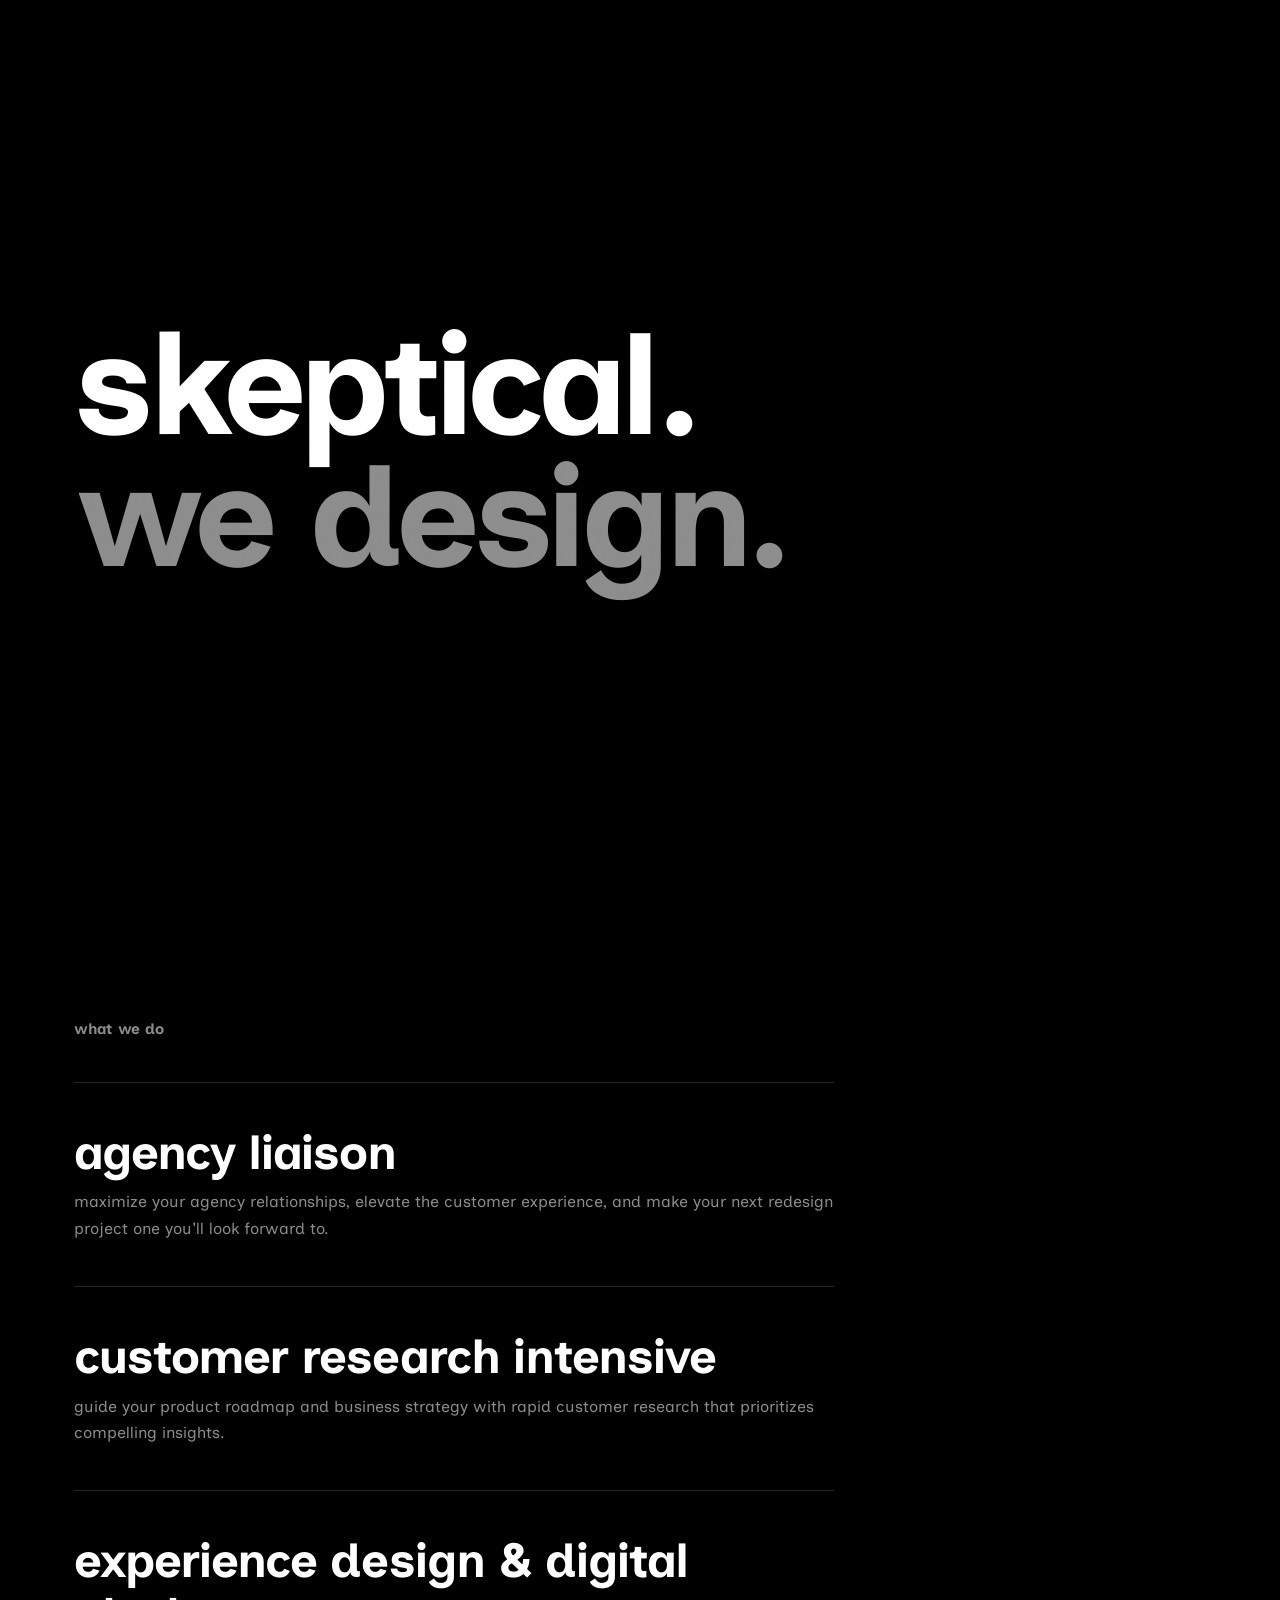
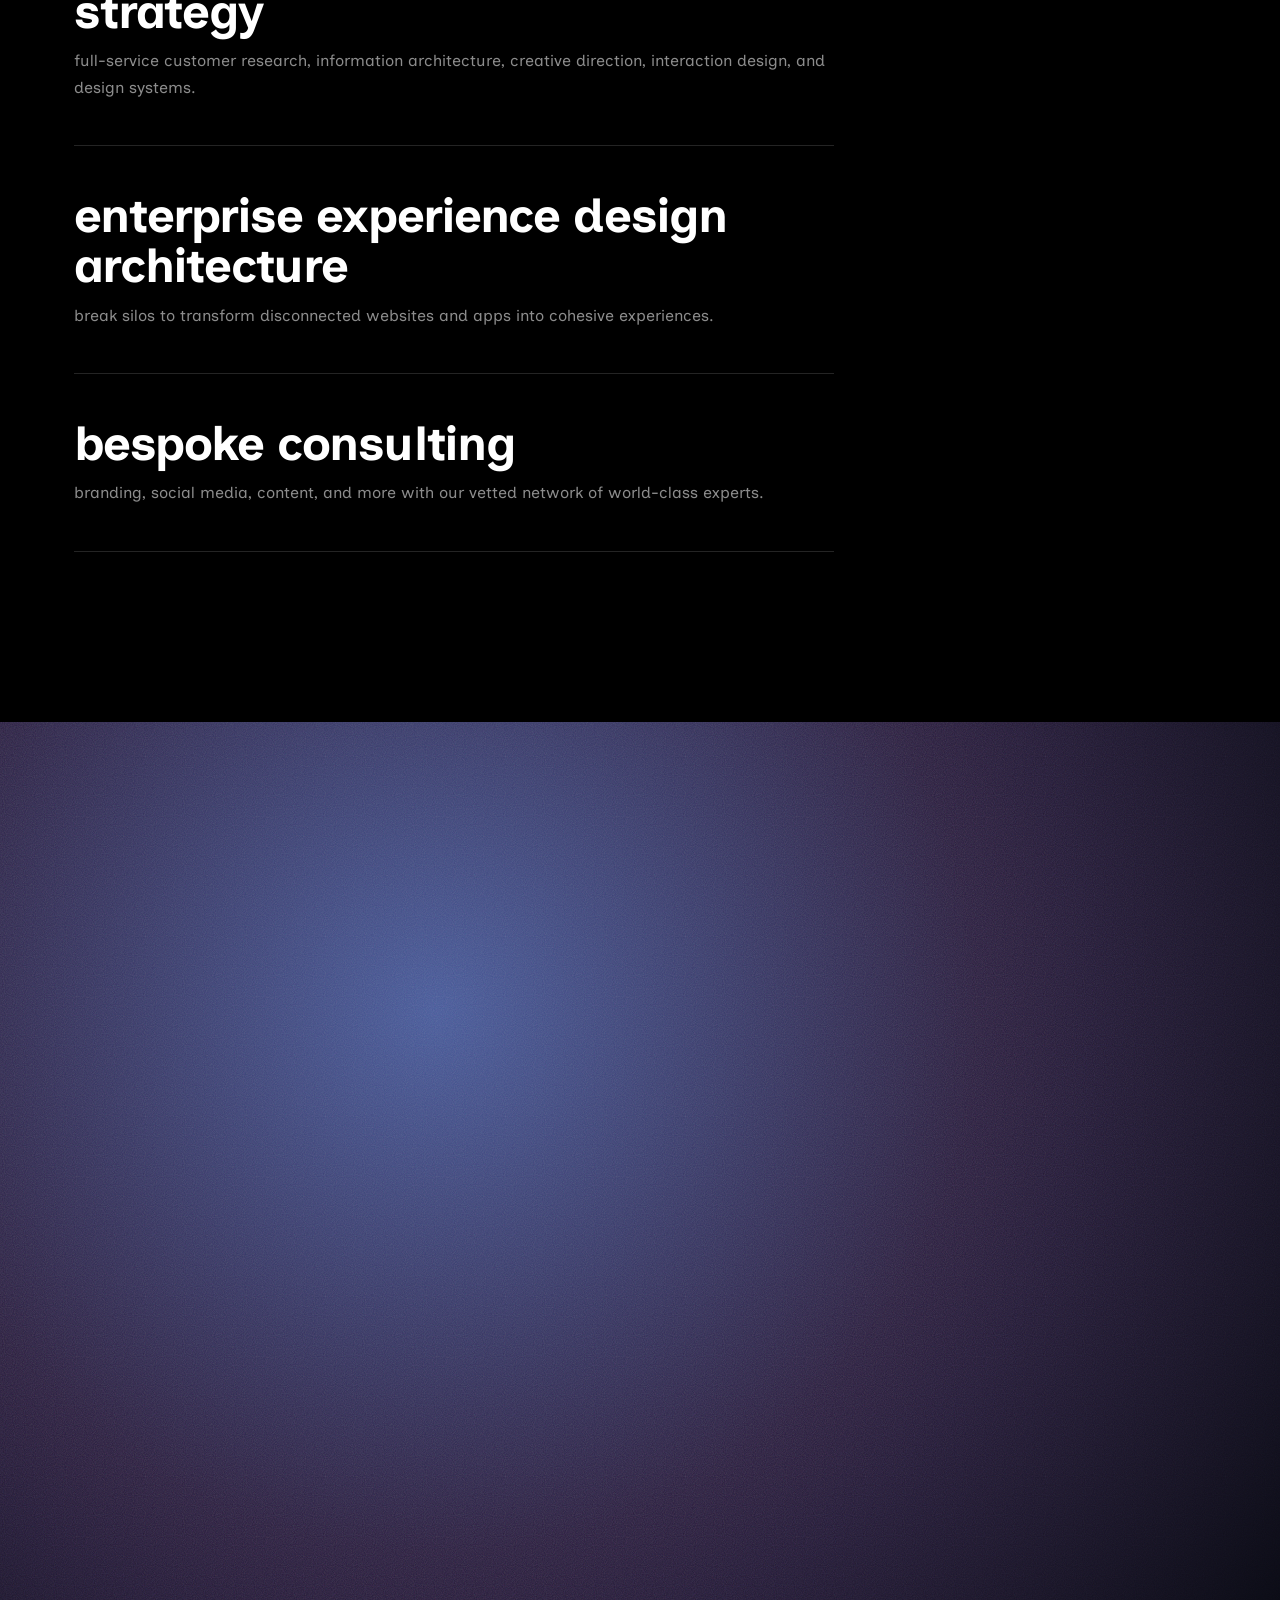
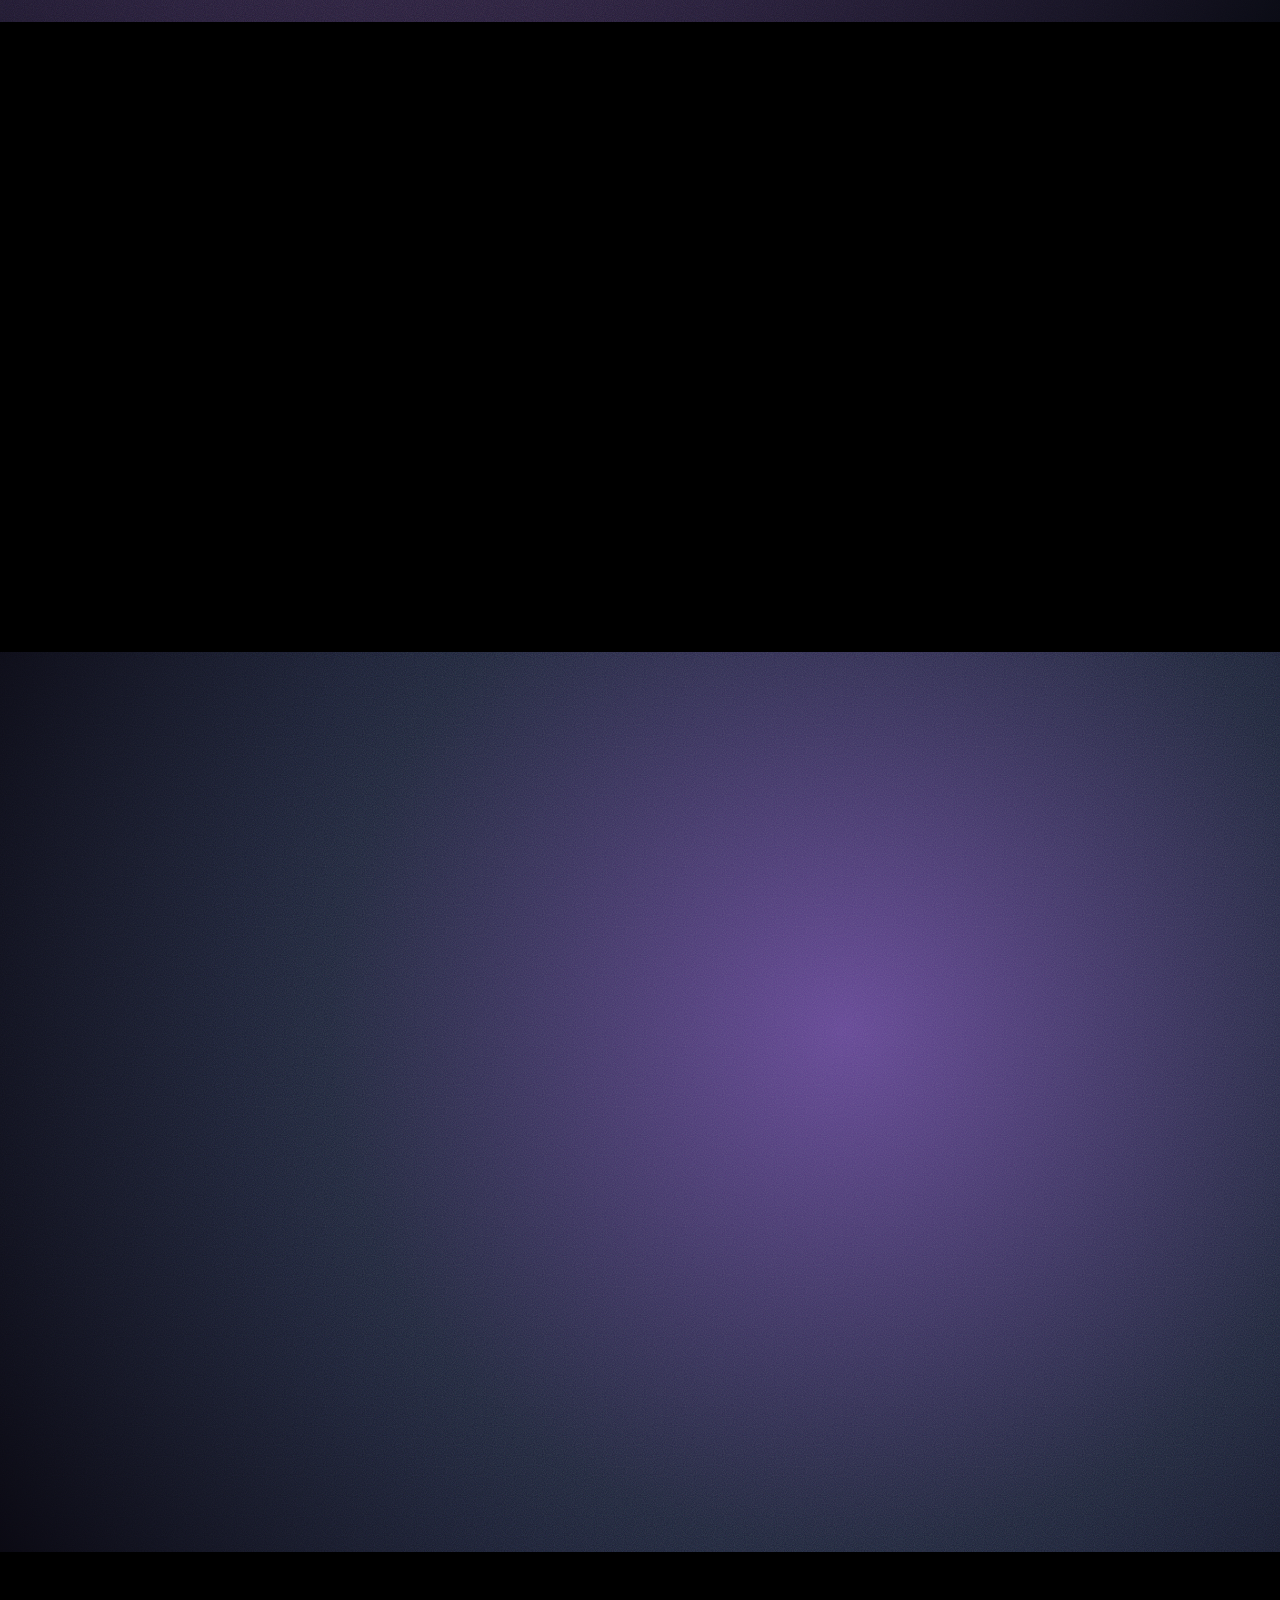
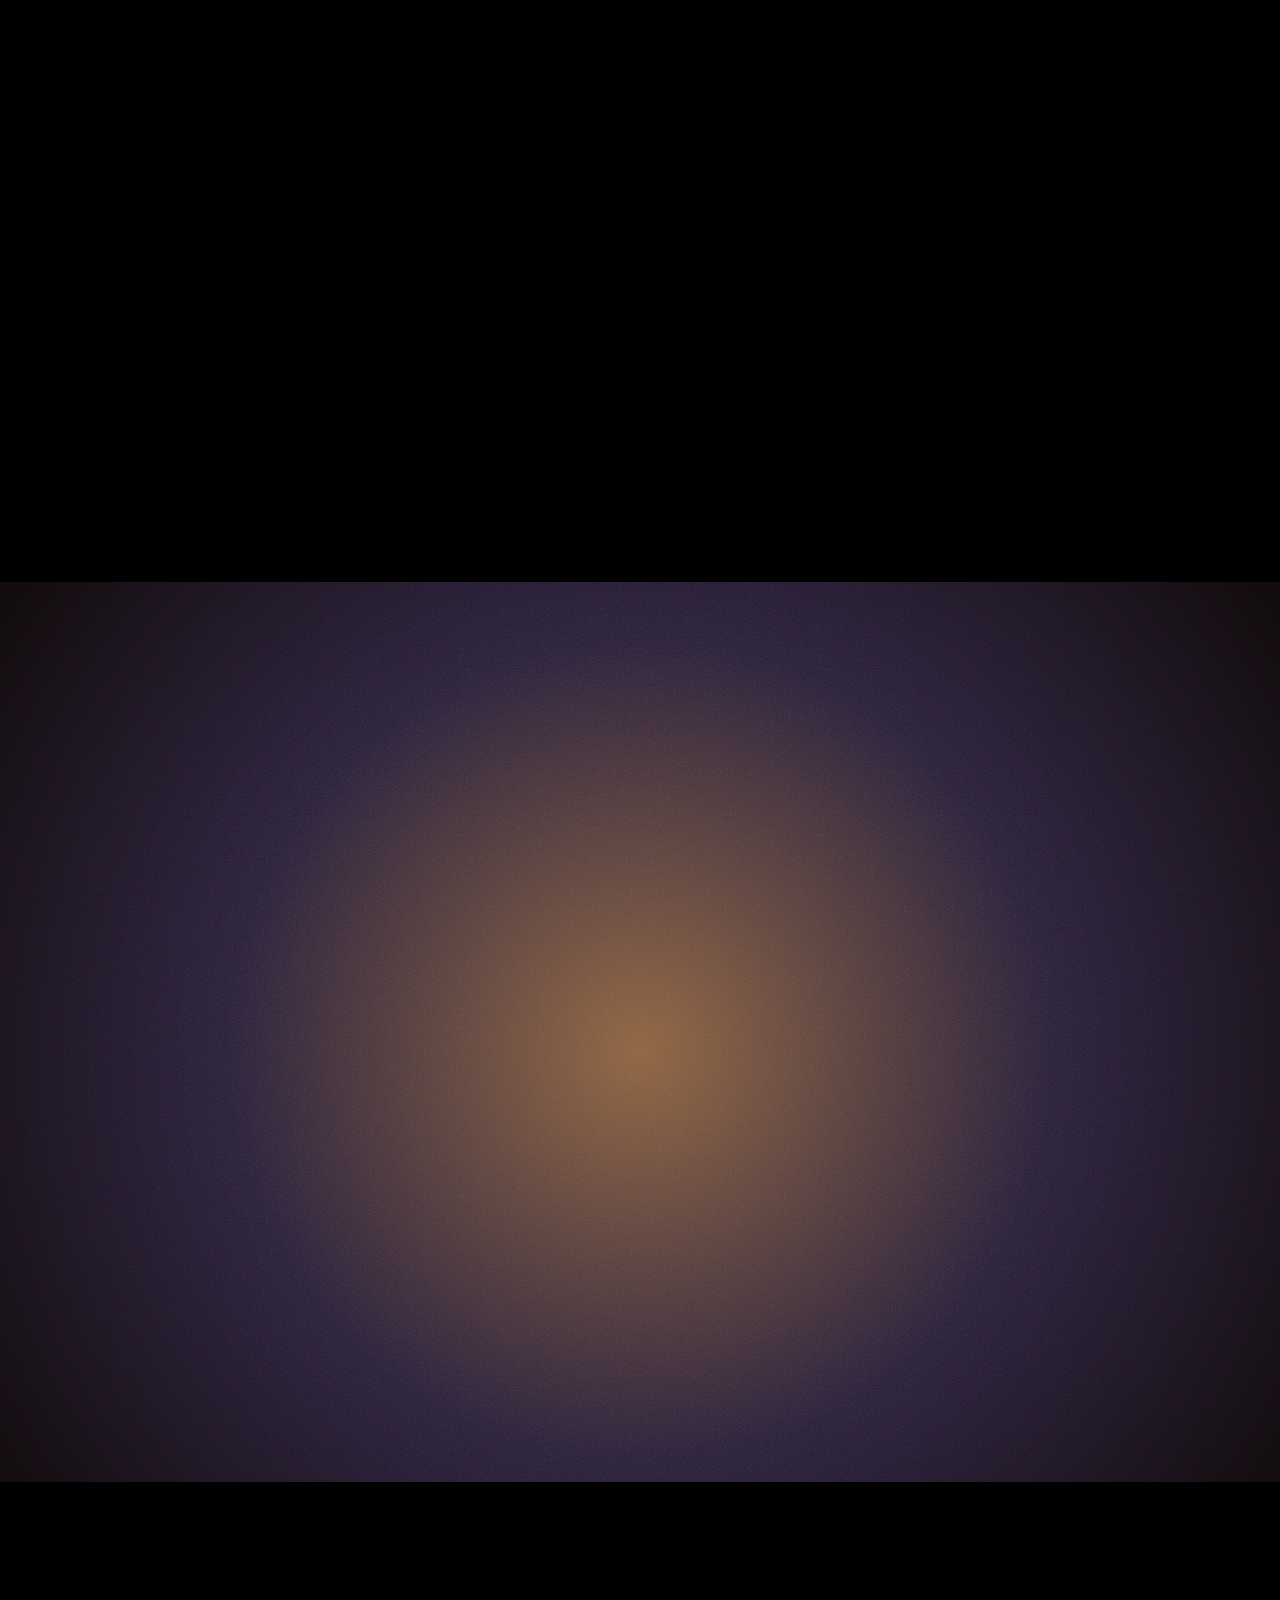
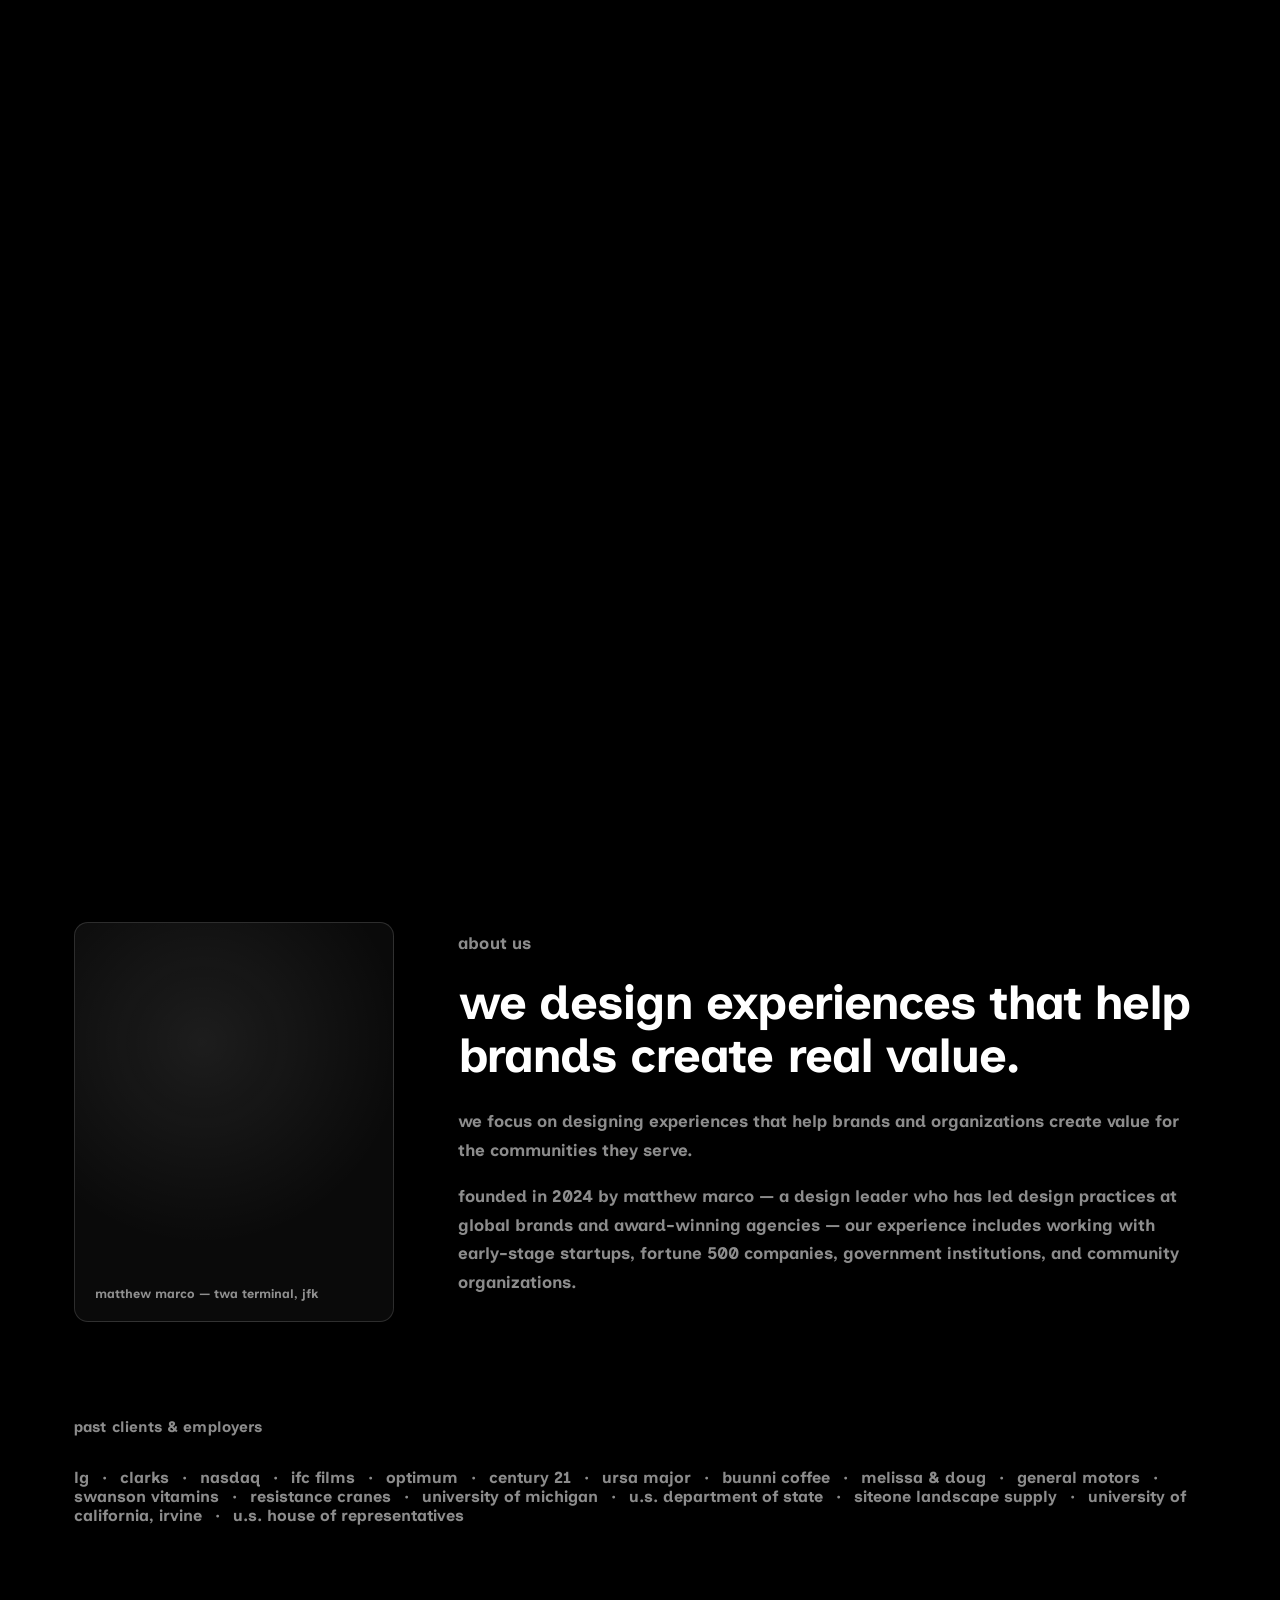
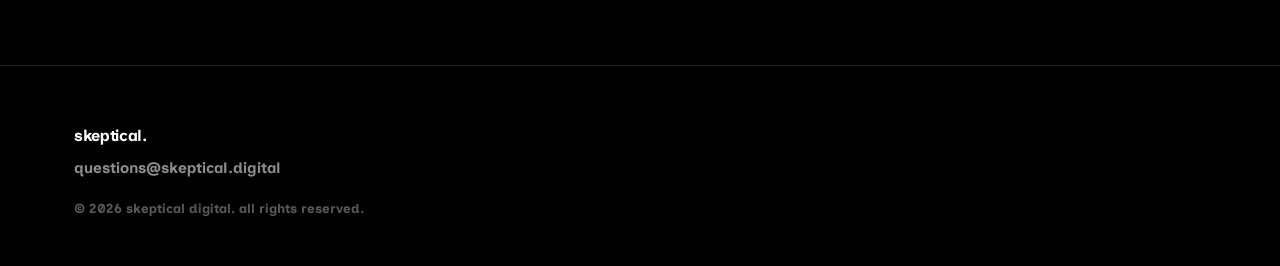
==== commit 55ce3ead: "Match hero sizing, add scroll-in top nav, restyle capabilities list - Make "we design." the same siz" ====
--- a/index.html
+++ b/index.html
@@ -15,6 +15,18 @@
 
 <div class="grain"></div>
 
+<header class="site-nav" id="siteNav">
+  <div class="container nav-inner">
+    <a href="#top" class="nav-brand">skeptical.</a>
+    <nav class="nav-links">
+      <a href="#capabilities">what we do</a>
+      <a href="#work">work</a>
+      <a href="#about">about</a>
+      <a href="mailto:questions@skeptical.digital">get in touch</a>
+    </nav>
+  </div>
+</header>
+
 <main id="top">
 
   <section class="landing">
@@ -24,33 +36,28 @@
     </div>
   </section>
 
-  <section class="capabilities">
+  <section id="capabilities" class="capabilities">
     <div class="container">
       <p class="section-label">what we do</p>
 
       <div class="service-list">
         <article class="service-card">
-          <span class="service-index">01</span>
           <h3>Agency liaison</h3>
           <p>Maximize your agency relationships, elevate the customer experience, and make your next redesign project one you'll look forward to.</p>
         </article>
         <article class="service-card">
-          <span class="service-index">02</span>
           <h3>Customer research intensive</h3>
           <p>Guide your product roadmap and business strategy with rapid customer research that prioritizes compelling insights.</p>
         </article>
         <article class="service-card">
-          <span class="service-index">03</span>
           <h3>Experience design &amp; digital strategy</h3>
           <p>Full-service customer research, information architecture, creative direction, interaction design, and design systems.</p>
         </article>
         <article class="service-card">
-          <span class="service-index">04</span>
           <h3>Enterprise experience design architecture</h3>
           <p>Break silos to transform disconnected websites and apps into cohesive experiences.</p>
         </article>
         <article class="service-card">
-          <span class="service-index">05</span>
           <h3>Bespoke consulting</h3>
           <p>Branding, social media, content, and more with our vetted network of world-class experts.</p>
         </article>
@@ -61,20 +68,32 @@
   <section id="work" class="case-scroll">
     <div class="case-panel" data-case-panel>
       <div class="case-sticky">
-        <a class="case-visual case-thumb-1" href="case-studies/case-study-1.html" aria-label="Carson Group — case study"></a>
+        <a class="case-visual case-thumb-1" href="case-studies/case-study-1.html" aria-label="Carson Group — case study">
+          <video class="case-video" autoplay loop muted playsinline preload="auto">
+            <source src="assets/videos/carson.mp4" type="video/mp4">
+          </video>
+        </a>
         <h3 class="case-name">Carson Group</h3>
       </div>
     </div>
     <div class="case-panel" data-case-panel>
       <div class="case-sticky">
-        <a class="case-visual case-thumb-2" href="case-studies/case-study-2.html" aria-label="Swanson Health — case study"></a>
-        <h3 class="case-name">Swanson Health</h3>
+        <a class="case-visual case-thumb-2" href="case-studies/case-study-2.html" aria-label="Swanson Vitamins — case study">
+          <video class="case-video" autoplay loop muted playsinline preload="auto">
+            <source src="assets/videos/swanson.mp4" type="video/mp4">
+          </video>
+        </a>
+        <h3 class="case-name">Swanson Vitamins</h3>
       </div>
     </div>
     <div class="case-panel" data-case-panel data-case-last>
       <div class="case-sticky">
-        <a class="case-visual case-thumb-3" href="case-studies/case-study-3.html" aria-label="Community Partners — case study"></a>
-        <h3 class="case-name">Community Partners</h3>
+        <a class="case-visual case-thumb-3" href="case-studies/case-study-3.html" aria-label="Know Your NOK — case study">
+          <video class="case-video" autoplay loop muted playsinline preload="auto">
+            <source src="assets/videos/nok.mp4" type="video/mp4">
+          </video>
+        </a>
+        <h3 class="case-name">Know Your NOK</h3>
       </div>
     </div>
   </section>
--- a/css/styles.css
+++ b/css/styles.css
@@ -71,6 +71,67 @@
   100% { transform: translate(0, 0); }
 }
 
+/* ---------------- top nav (revealed after the hero) ---------------- */
+
+.site-nav {
+  position: fixed;
+  top: 0;
+  left: 0;
+  right: 0;
+  z-index: 100;
+  background: rgba(0, 0, 0, 0.7);
+  backdrop-filter: blur(10px);
+  border-bottom: 1px solid var(--line);
+  opacity: 0;
+  transform: translateY(-100%);
+  pointer-events: none;
+  transition: opacity 0.35s ease, transform 0.35s ease;
+}
+
+.site-nav.visible {
+  opacity: 1;
+  transform: none;
+  pointer-events: auto;
+}
+
+.nav-inner {
+  display: flex;
+  align-items: center;
+  justify-content: space-between;
+  padding-top: 18px;
+  padding-bottom: 18px;
+}
+
+.nav-brand {
+  font-weight: 700;
+  letter-spacing: -0.02em;
+  font-size: 1.15rem;
+}
+
+.nav-links {
+  display: flex;
+  gap: 28px;
+}
+
+.nav-links a {
+  color: var(--text-dim);
+  font-weight: 700;
+  font-size: 0.95rem;
+  transition: color 0.2s ease;
+}
+
+.nav-links a:hover { color: var(--text); }
+
+/* Keep anchored sections clear of the fixed nav. */
+#capabilities,
+#work,
+#about { scroll-margin-top: 72px; }
+
+@media (max-width: 600px) {
+  .nav-links { gap: 18px; }
+  .nav-links a:not(:last-child) { display: none; }
+}
+
 /* ---------------- landing ---------------- */
 
 .landing {
@@ -90,10 +151,10 @@
 }
 
 .landing-sub {
-  font-size: clamp(1.4rem, 5vw, 3rem);
-  line-height: 1;
-  letter-spacing: -0.02em;
-  margin: 14px 0 0;
+  font-size: clamp(3rem, 12vw, 9rem);
+  line-height: 0.92;
+  letter-spacing: -0.045em;
+  margin: 0;
   font-weight: 700;
   color: var(--text-dim);
 }
@@ -127,24 +188,22 @@
 .service-list {
   display: flex;
   flex-direction: column;
-  gap: 44px;
   margin-top: 44px;
-  max-width: 660px;
-}
-
-.service-index {
-  display: block;
-  font-size: 0.9rem;
-  color: var(--text-dim);
-  margin-bottom: 10px;
-  font-weight: 700;
+  max-width: 760px;
+  border-top: 1px solid var(--line);
+}
+
+.service-card {
+  padding: 44px 0;
+  border-bottom: 1px solid var(--line);
 }
 
 .service-card h3 {
-  font-size: clamp(1.4rem, 2.6vw, 1.9rem);
+  font-size: 3rem;
   margin: 0 0 12px;
-  letter-spacing: -0.015em;
-  font-weight: 700;
+  letter-spacing: -0.02em;
+  font-weight: 700;
+  line-height: 1.05;
 }
 
 /* The one exception to bold: the descriptive text under each capability. */
@@ -178,6 +237,16 @@
   overflow: hidden;
   transform-origin: center center;
   will-change: transform;
+}
+
+.case-video {
+  position: absolute;
+  inset: 0;
+  width: 100%;
+  height: 100%;
+  object-fit: cover;
+  display: block;
+  z-index: 0;
 }
 
 .case-visual::after {
@@ -190,10 +259,11 @@
 }
 
 .case-name {
-  font-family: "Clash Display", "Inclusive Sans", -apple-system, BlinkMacSystemFont, "Segoe UI", Roboto, Helvetica, Arial, sans-serif;
-  font-weight: 300;
-  font-size: clamp(2.2rem, 6vw, 5rem);
-  letter-spacing: -0.02em;
+  font-family: "Inclusive Sans", -apple-system, BlinkMacSystemFont, "Segoe UI", Roboto, Helvetica, Arial, sans-serif;
+  font-weight: 700;
+  font-size: clamp(3rem, 10vw, 7.5rem);
+  line-height: 1;
+  letter-spacing: -0.03em;
   color: #fff;
   text-transform: none;   /* case studies keep their original casing */
   text-shadow: 0 2px 40px rgba(0, 0, 0, 0.45);
@@ -234,9 +304,11 @@
 .js .case-name {
   position: relative;
   z-index: 2;
-  margin: 0;
+  width: 100%;
+  max-width: var(--max-w);
+  margin: 0 auto;
   padding: 0 24px;
-  text-align: center;
+  text-align: left;
   opacity: 0;
 }
 
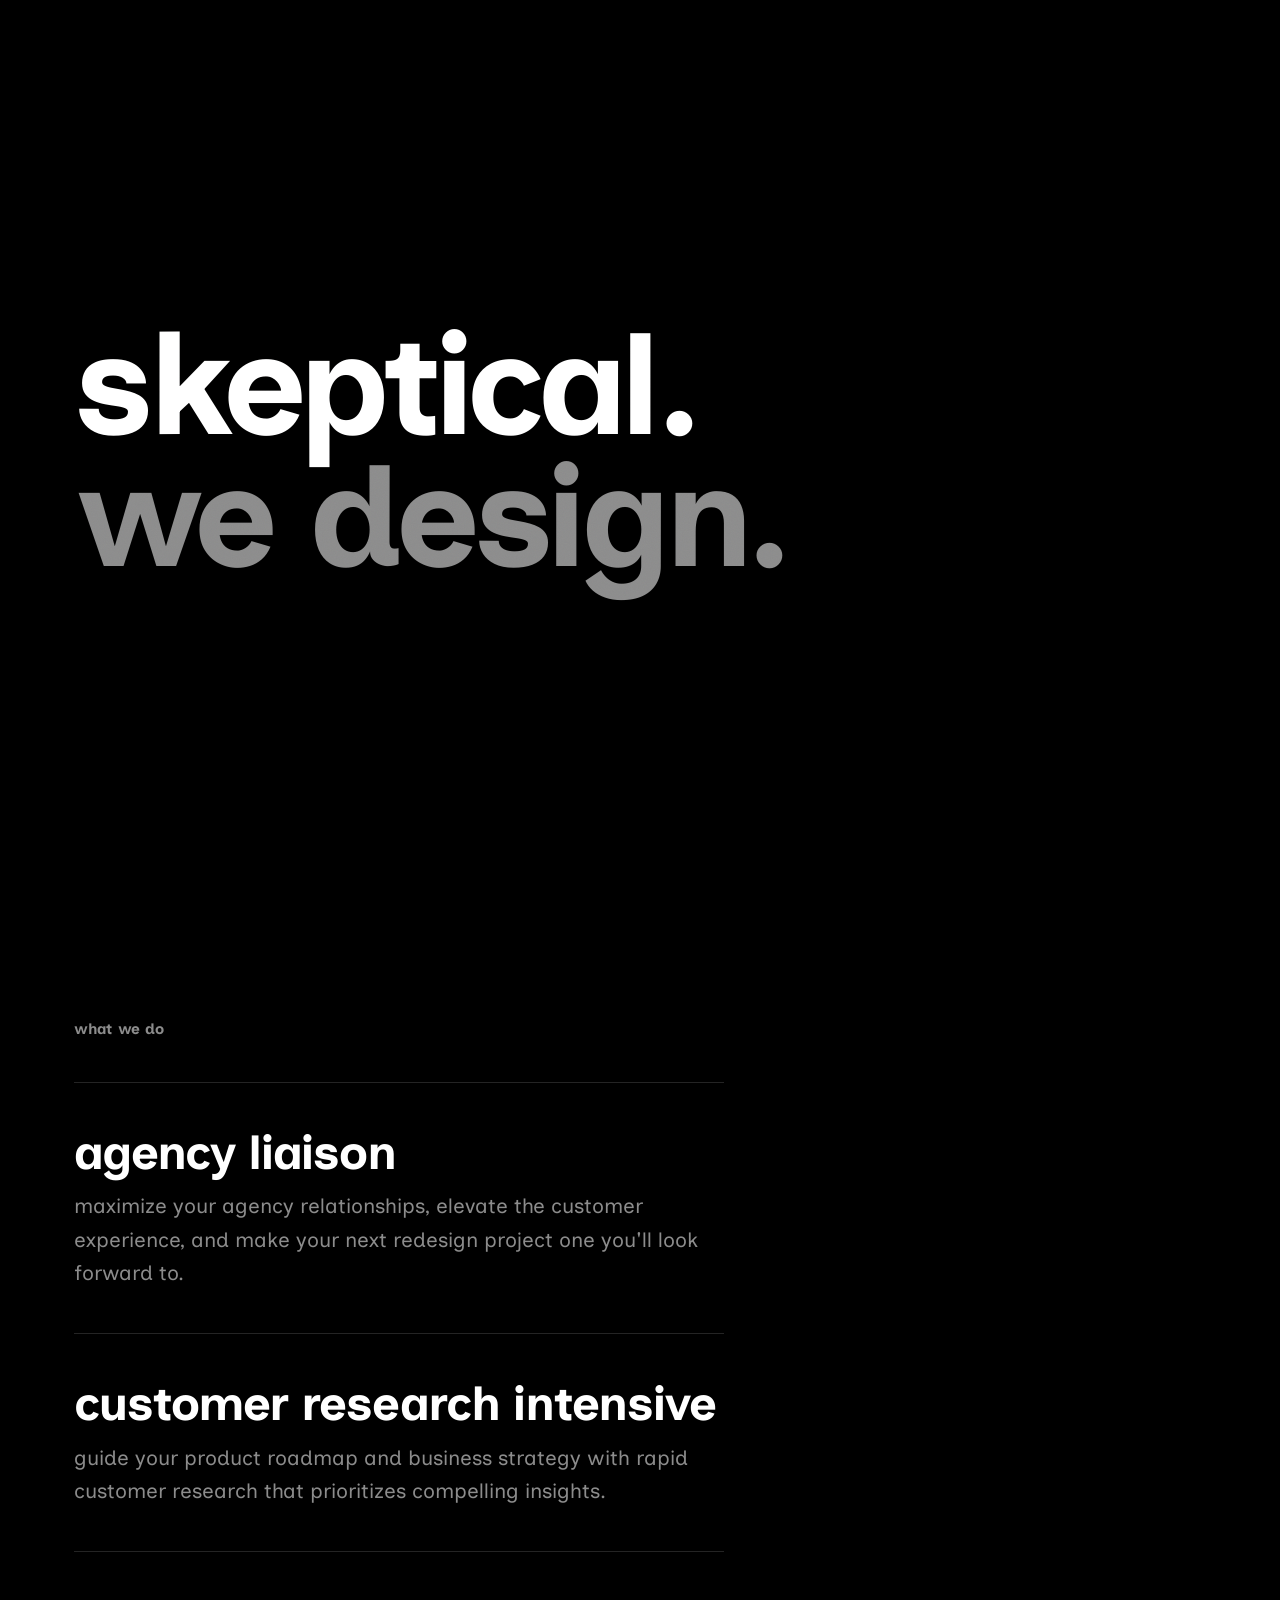
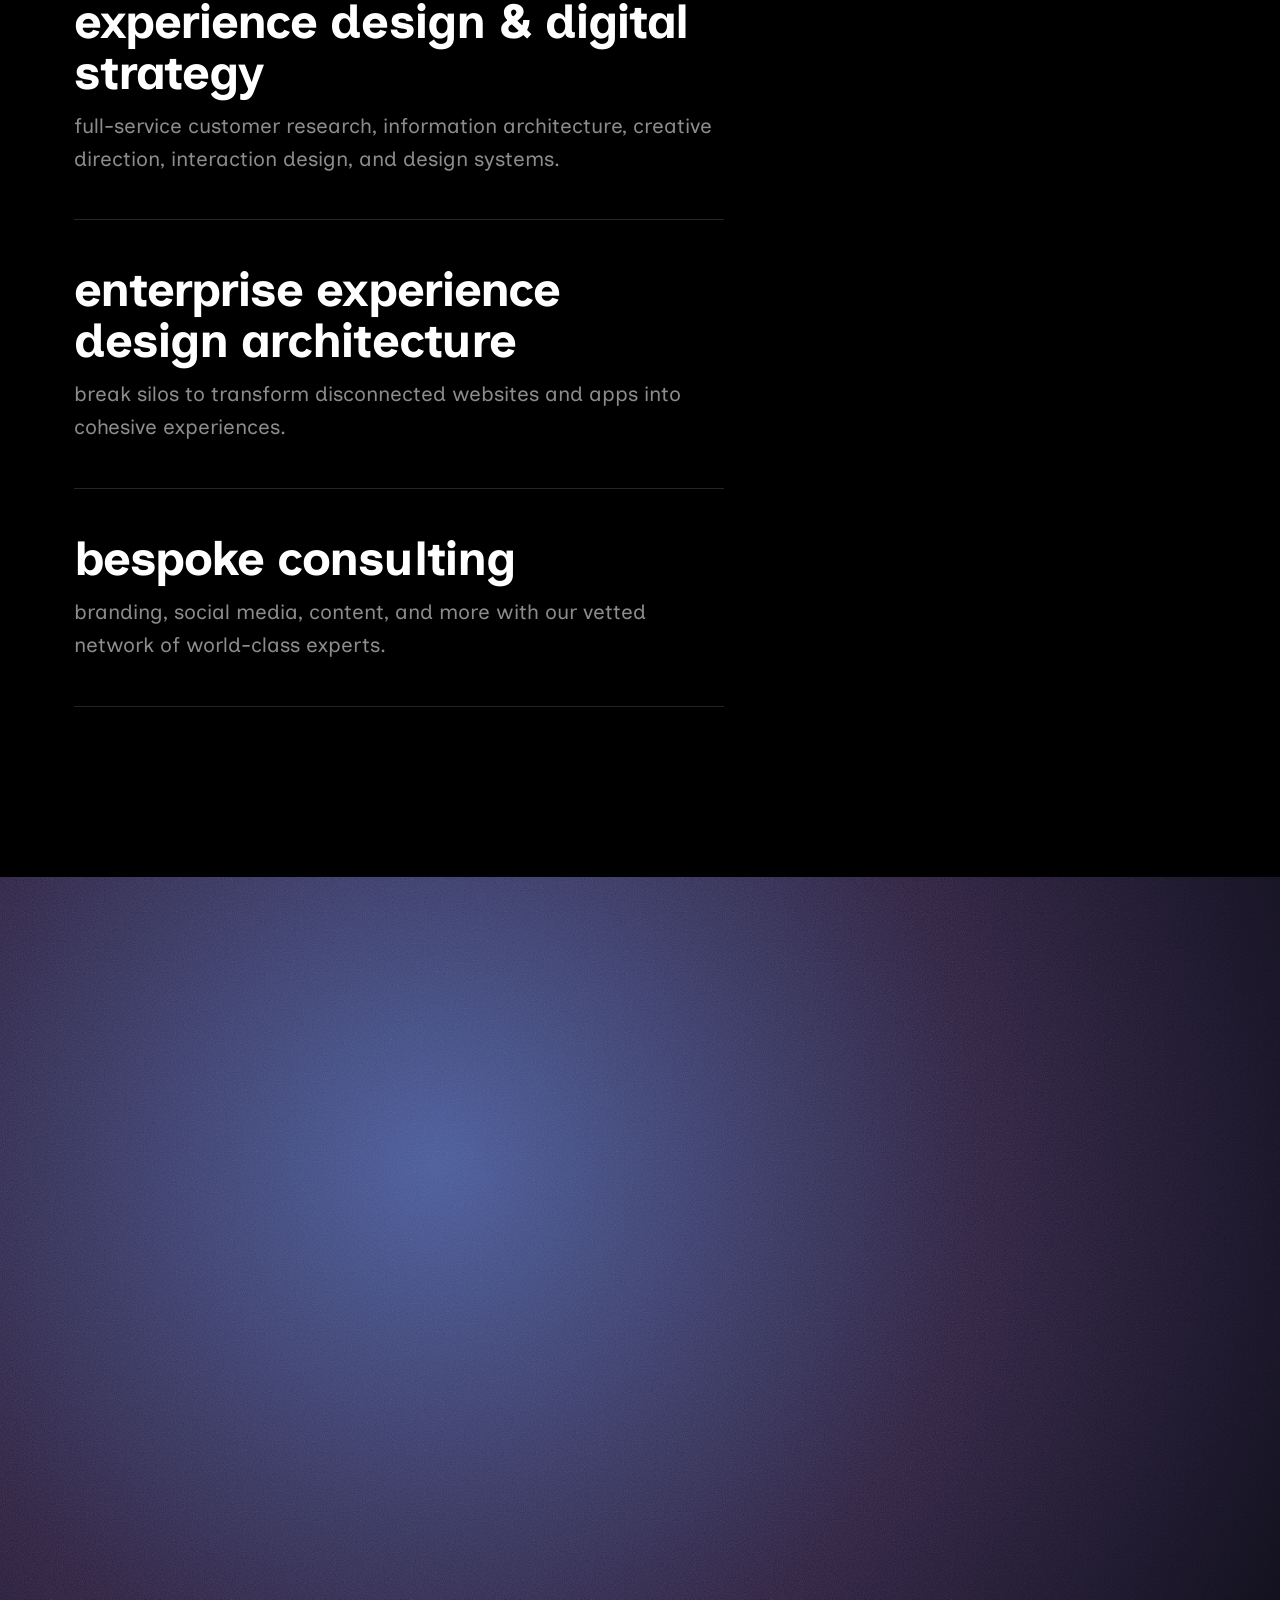
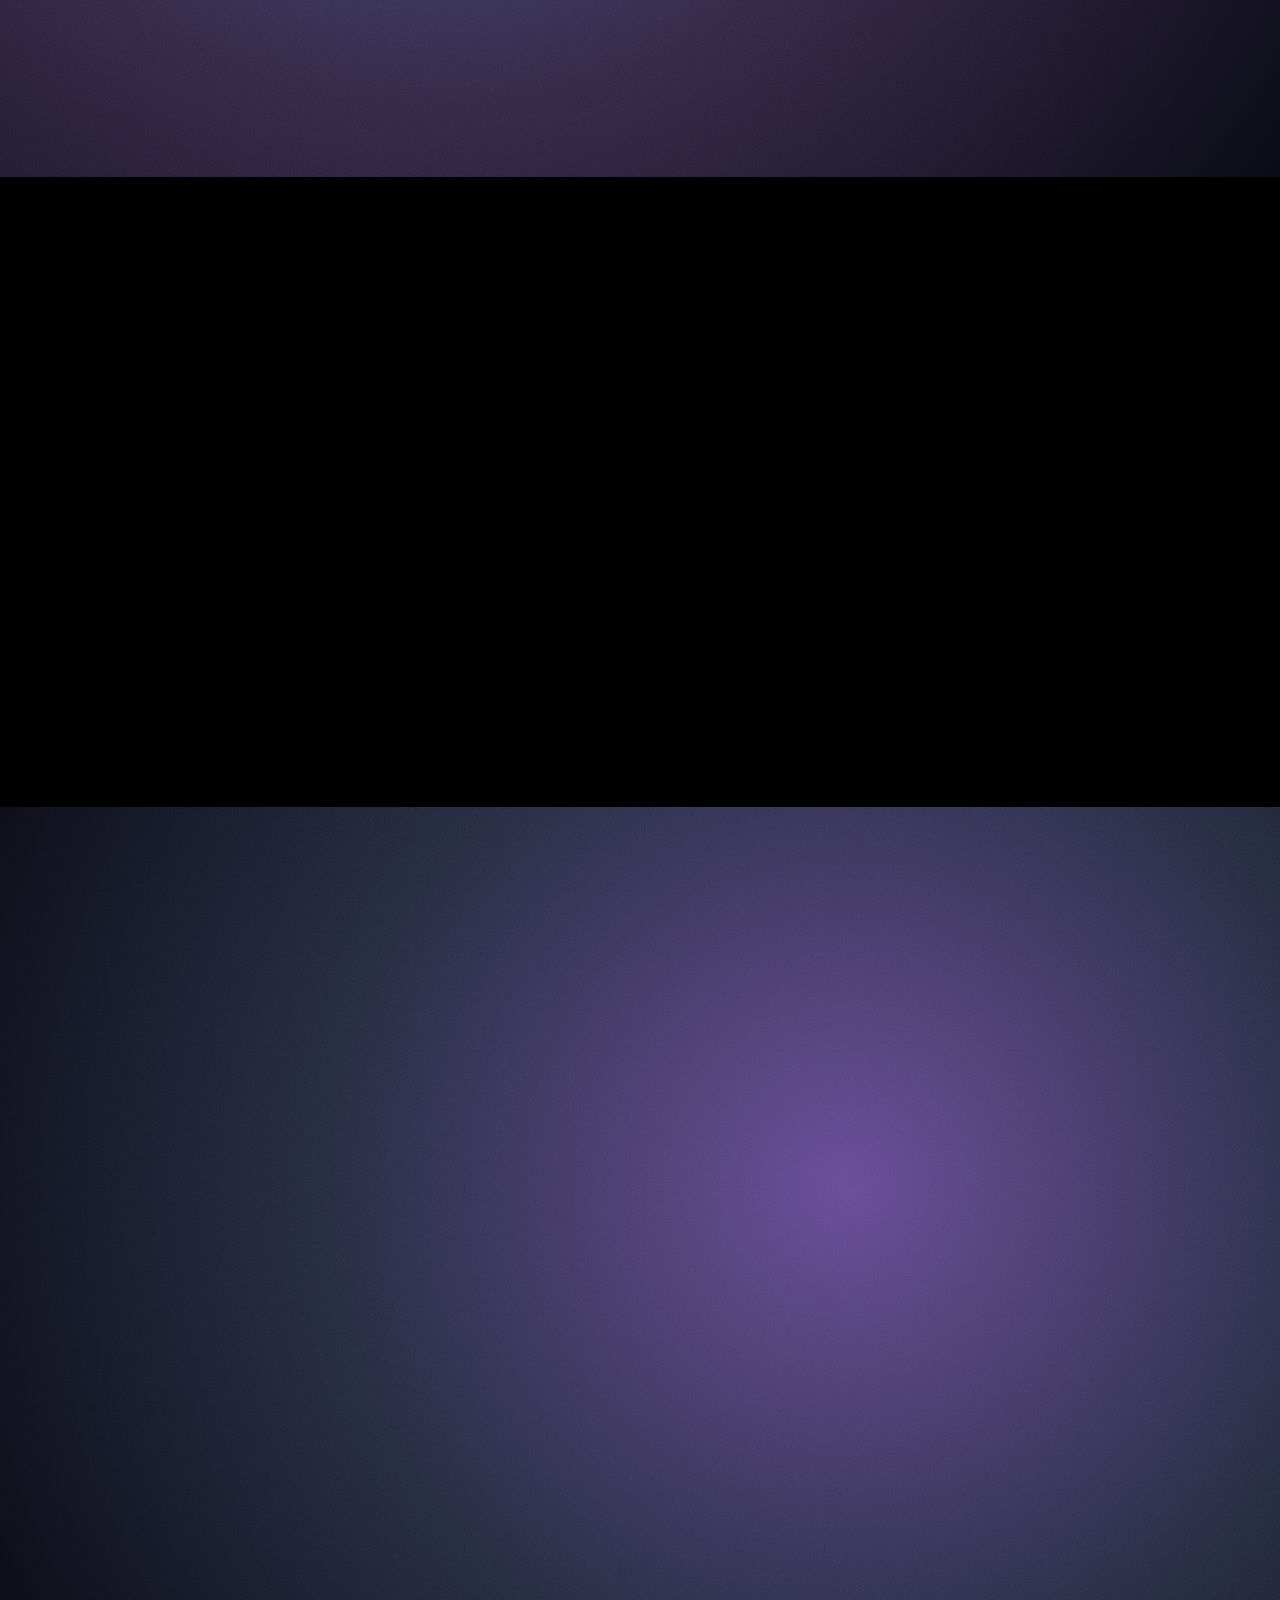
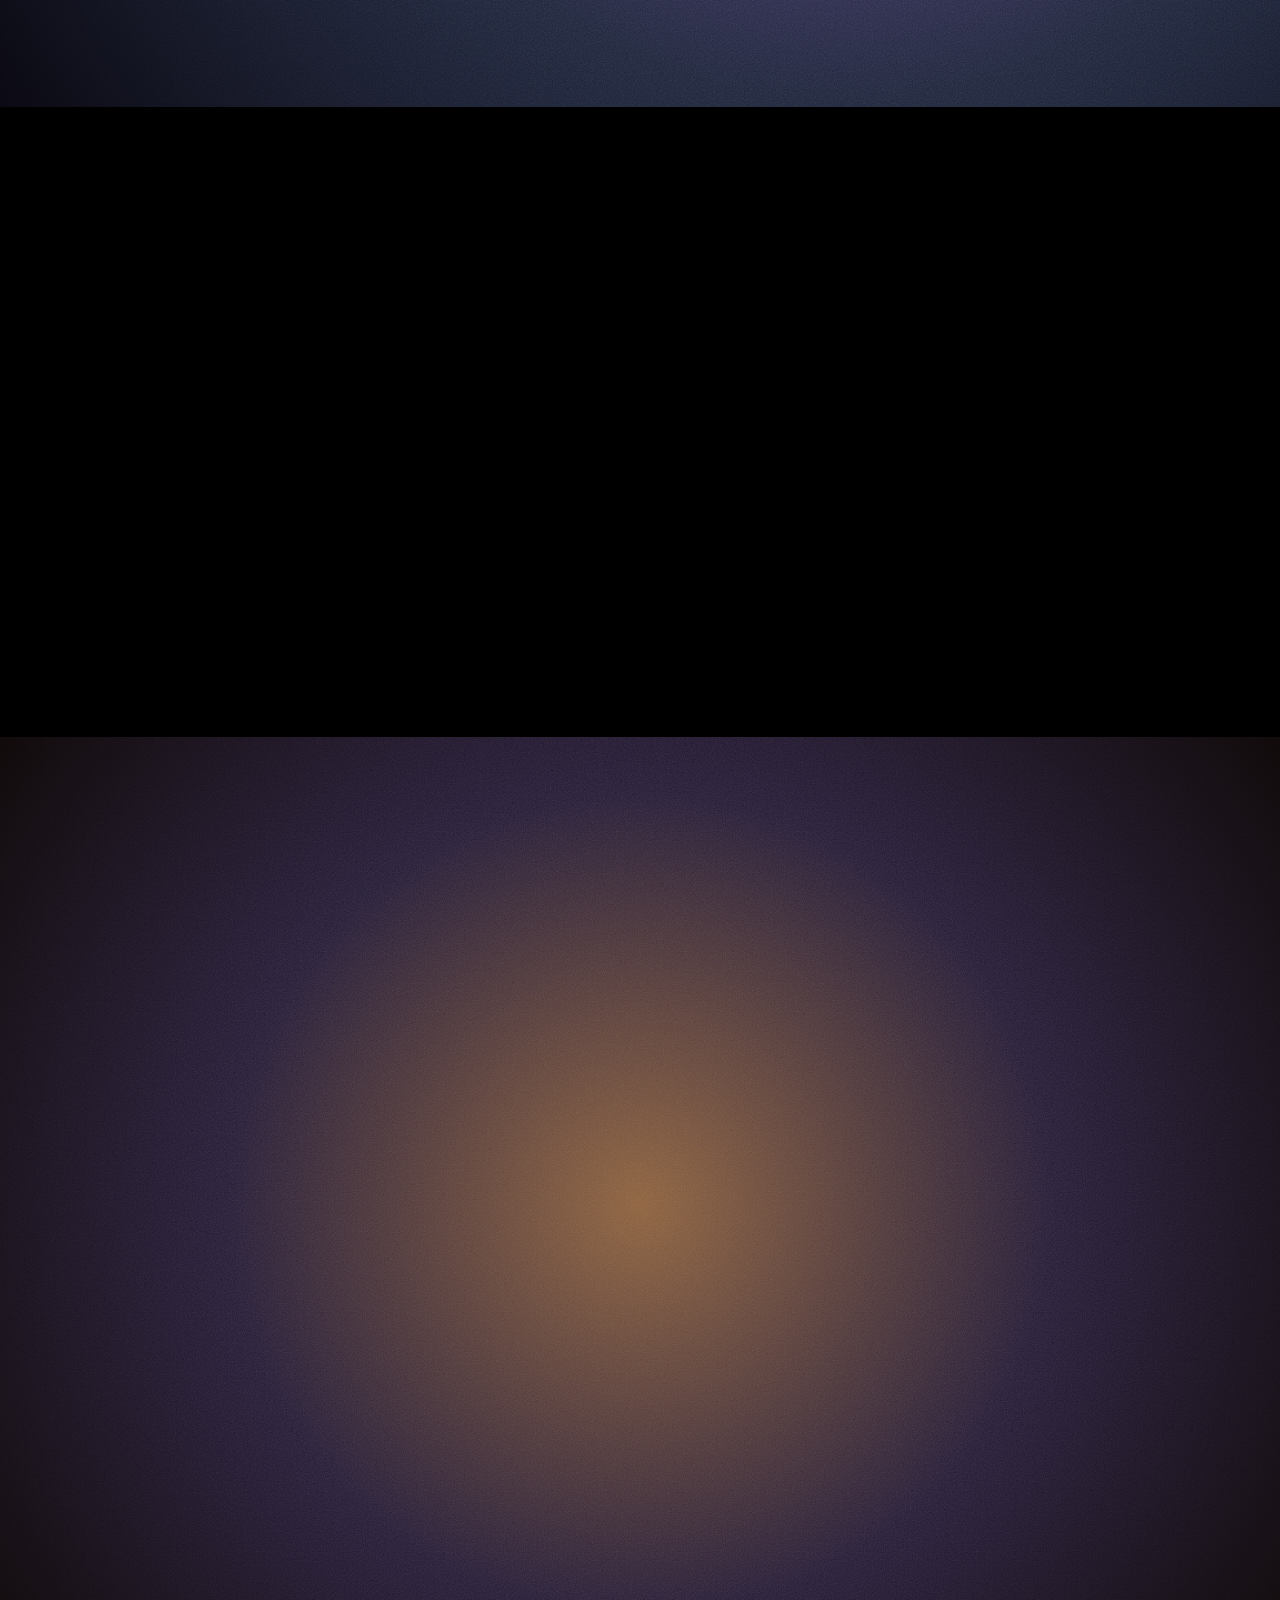
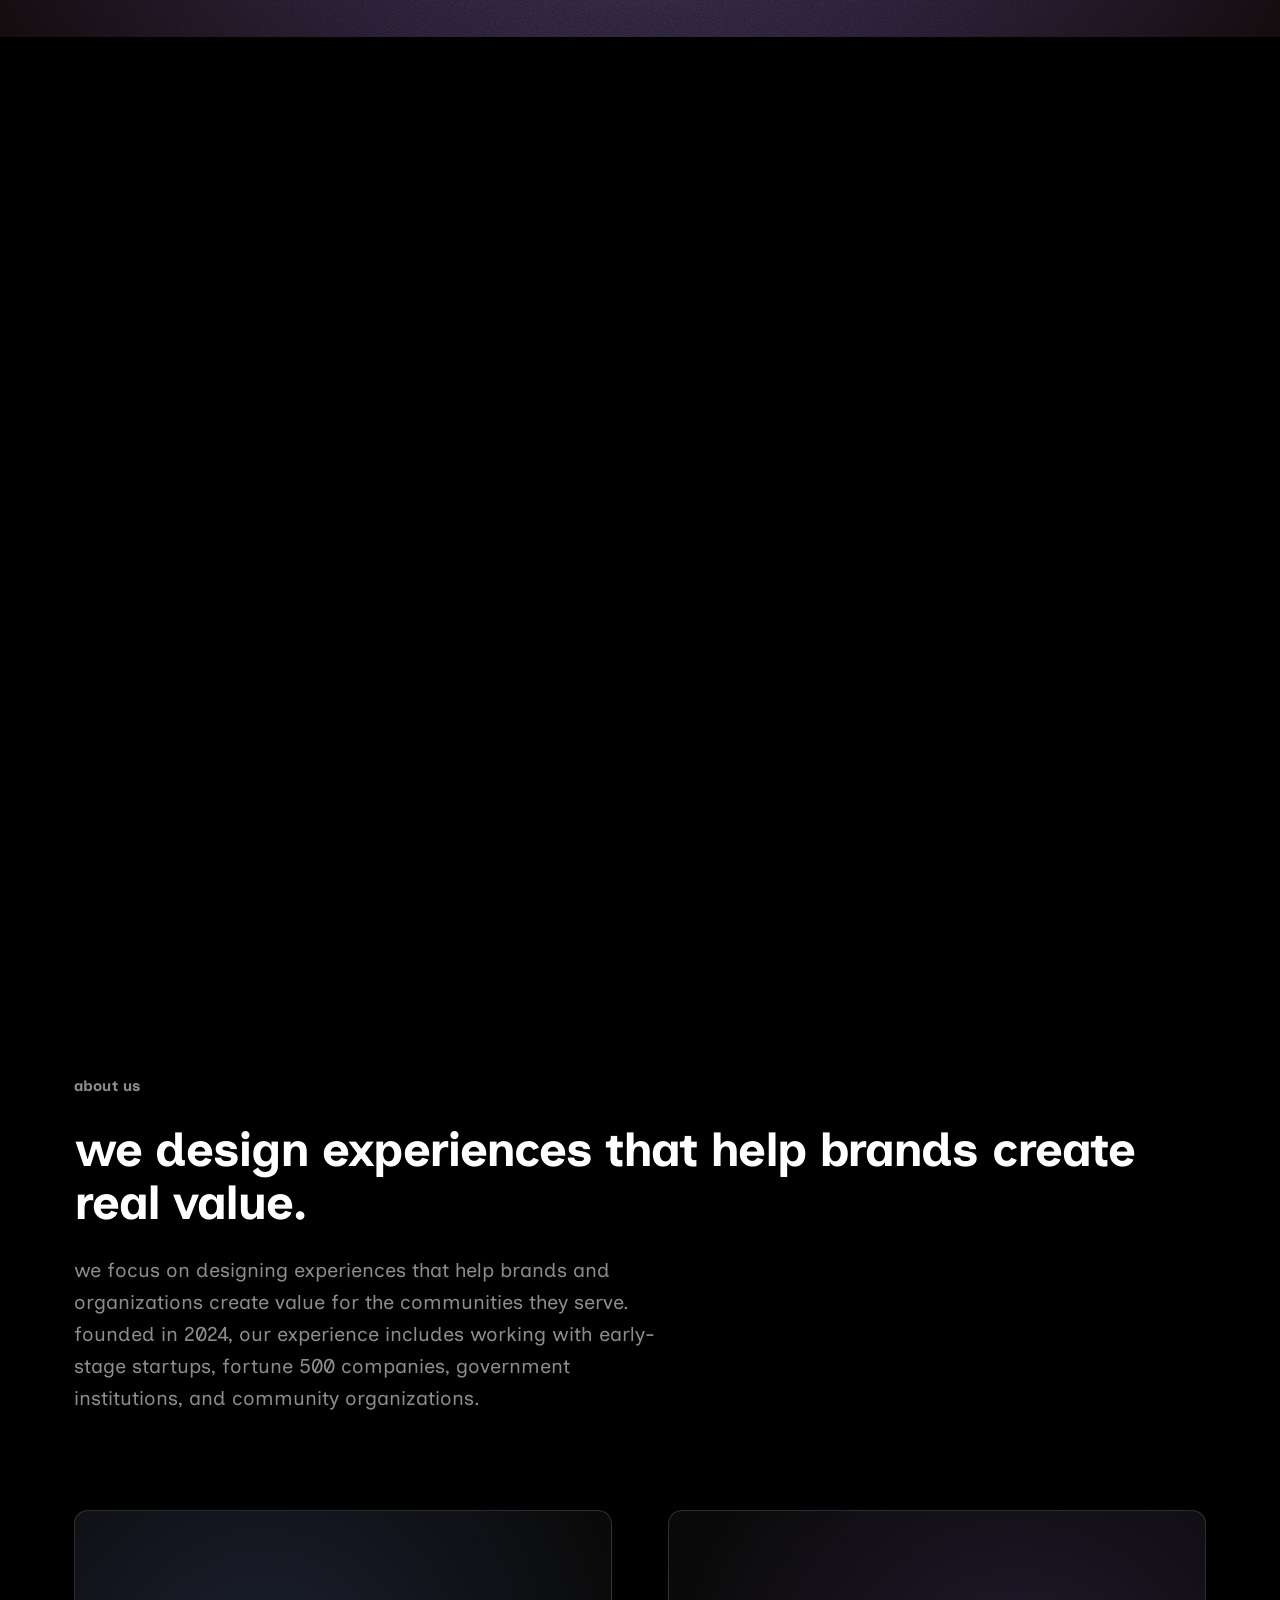
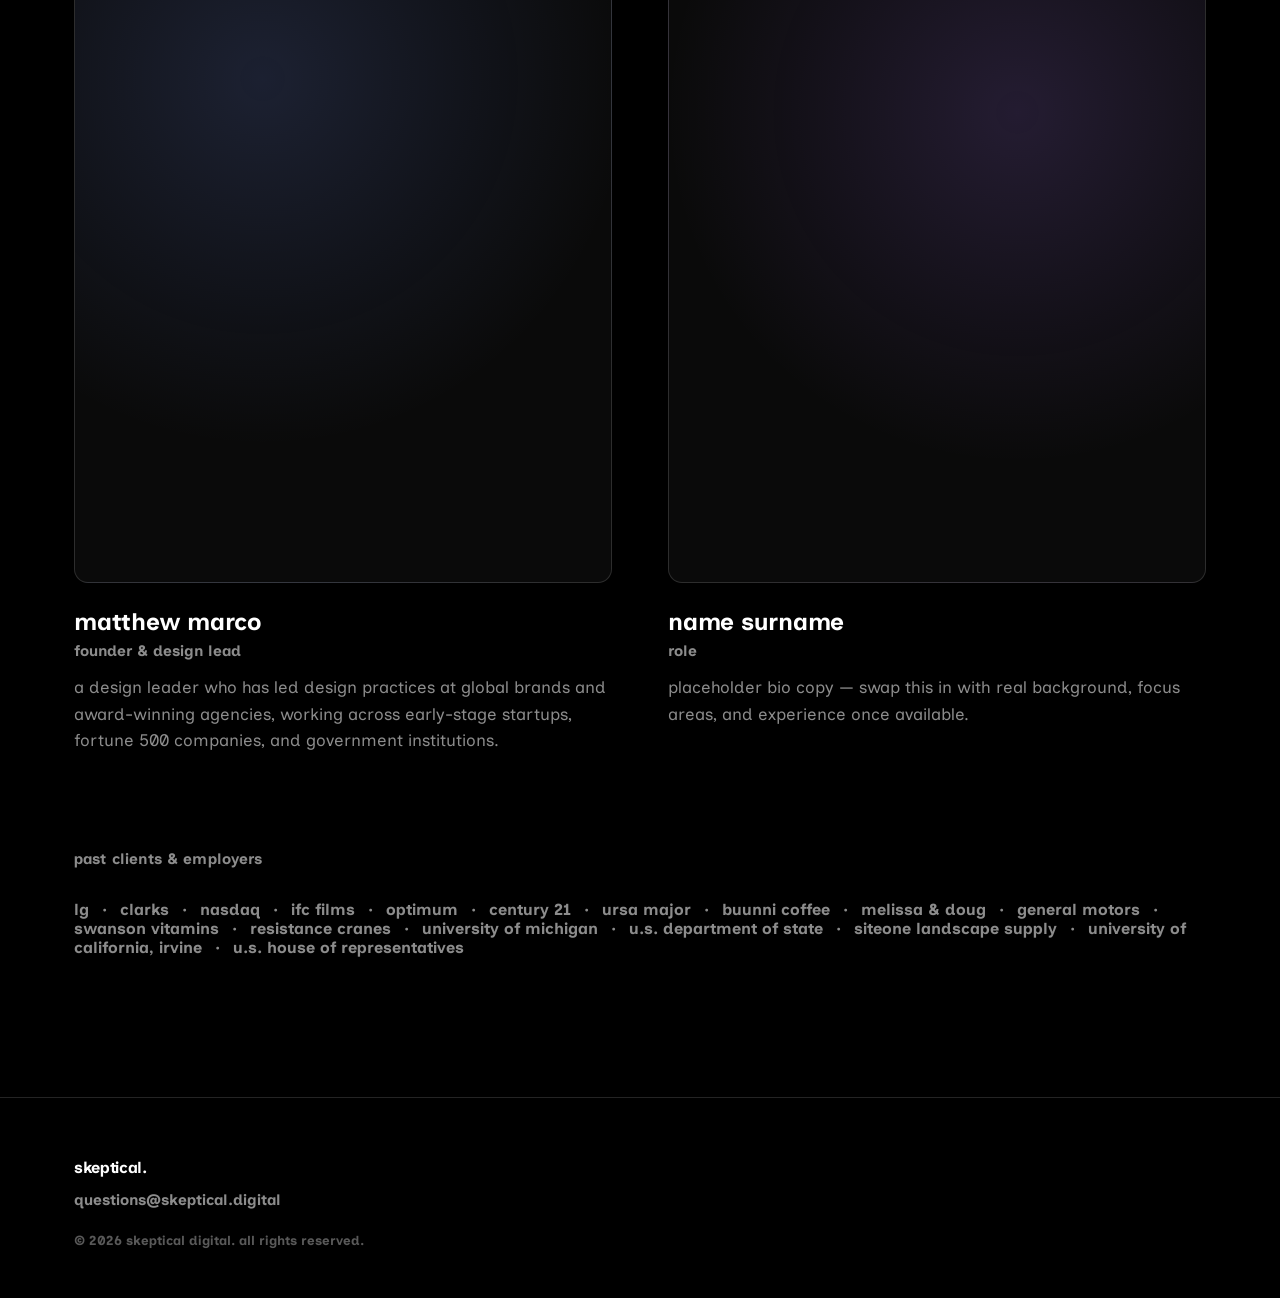
==== commit 9366b07f: "Case-study cover transition, narrower capabilities list, restructure About - Case studies: each pane" ====
--- a/index.html
+++ b/index.html
@@ -99,17 +99,27 @@
   </section>
 
   <section id="about" class="section about-section">
-    <div class="container about-grid">
-      <div class="about-photo" aria-hidden="true">
-        <span class="about-photo-caption">Matthew Marco — TWA Terminal, JFK</span>
-      </div>
-      <div class="about-copy">
-        <p class="section-label">About us</p>
-        <h2 class="section-title">We design experiences that help brands create real value.</h2>
-        <p>We focus on designing experiences that help brands and organizations create value for the communities they serve.</p>
-        <p>Founded in 2024 by Matthew Marco — a design leader who has led design practices at global brands and award-winning agencies — our experience includes working with early-stage startups, Fortune 500 companies, government institutions, and community organizations.</p>
-      </div>
+    <div class="container about-intro">
+      <p class="section-label">About us</p>
+      <h2 class="section-title">We design experiences that help brands create real value.</h2>
+      <p class="about-lead">We focus on designing experiences that help brands and organizations create value for the communities they serve. Founded in 2024, our experience includes working with early-stage startups, Fortune 500 companies, government institutions, and community organizations.</p>
     </div>
+
+    <div class="container about-bios">
+      <article class="bio">
+        <div class="bio-photo bio-photo-1" aria-hidden="true"></div>
+        <h3 class="bio-name">Matthew Marco</h3>
+        <p class="bio-role">Founder &amp; design lead</p>
+        <p class="bio-text">A design leader who has led design practices at global brands and award-winning agencies, working across early-stage startups, Fortune 500 companies, and government institutions.</p>
+      </article>
+      <article class="bio">
+        <div class="bio-photo bio-photo-2" aria-hidden="true"></div>
+        <h3 class="bio-name">Name Surname</h3>
+        <p class="bio-role">Role</p>
+        <p class="bio-text">Placeholder bio copy — swap this in with real background, focus areas, and experience once available.</p>
+      </article>
+    </div>
+
     <div class="container about-clients">
       <p class="section-label">Past clients &amp; employers</p>
       <ul class="client-wall">
--- a/css/styles.css
+++ b/css/styles.css
@@ -189,7 +189,7 @@
   display: flex;
   flex-direction: column;
   margin-top: 44px;
-  max-width: 760px;
+  max-width: 650px;
   border-top: 1px solid var(--line);
 }
 
@@ -209,8 +209,8 @@
 /* The one exception to bold: the descriptive text under each capability. */
 .service-card p {
   color: var(--text-dim);
-  font-size: 1rem;
-  line-height: 1.65;
+  font-size: 1.3rem;
+  line-height: 1.6;
   margin: 0;
   font-weight: 400;
 }
@@ -220,6 +220,12 @@
 .case-scroll { position: relative; }
 
 .case-panel { position: relative; }
+
+/* Stack later case studies above earlier ones so each new one visibly
+   slides up and covers the previous, rather than pushing it away. */
+.case-panel:nth-child(1) { z-index: 1; }
+.case-panel:nth-child(2) { z-index: 2; }
+.case-panel:nth-child(3) { z-index: 3; }
 
 /* Base / no-JS: simple stacked full-width images with names below. */
 .case-sticky {
@@ -274,12 +280,20 @@
 .case-thumb-2 { background: radial-gradient(circle at 66% 42%, rgba(var(--accent-violet), 0.58), rgba(var(--accent-blue), 0.22) 52%, #0a0912 100%); }
 .case-thumb-3 { background: radial-gradient(circle at 50% 52%, rgba(var(--accent-amber), 0.55), rgba(var(--accent-violet), 0.2) 52%, #100a0a 100%); }
 
-/* Enhanced pinned behavior — only when JS is present. */
-.js .case-panel { height: 170vh; }
+/* Enhanced pinned behavior — only when JS is present. Each panel reserves an
+   extra 100vh beyond its own hold so it stays pinned (static, unmoving)
+   while the NEXT case study slides up and fully covers it — a "cover"
+   transition rather than both panels scrolling/pushing together. */
+.js .case-panel { height: 270vh; }
 
 /* The final panel stays pinned long enough for the following sections to
    scroll up and over it. */
 .js [data-case-last] { height: 300vh; }
+
+/* Pull every case study except the first up by one viewport height so it
+   begins its slide already overlapping the tail end of the previous one's
+   (now-extended) pinned hold, and finishes exactly as it fully covers it. */
+.js .case-panel:not(:first-child) { margin-top: -100vh; }
 
 .js .case-sticky {
   position: sticky;
@@ -315,6 +329,7 @@
 @media (prefers-reduced-motion: reduce) {
   .js .case-panel { height: auto; }
   .js [data-case-last] { height: auto; }
+  .js .case-panel:not(:first-child) { margin-top: 0; }
   .js .case-sticky {
     position: static;
     height: auto;
@@ -353,35 +368,57 @@
   .js .about-section { margin-top: 0; }
 }
 
-.about-grid {
+/* Header first — label + title sit flush at the container edge, same as
+   "what we do"'s label. Only the lead paragraph beneath is width-capped. */
+.about-intro { max-width: var(--max-w); }
+
+.about-lead {
+  max-width: 600px;
+  margin: 24px 0 0;
+  color: var(--text-dim);
+  font-weight: 400;
+  font-size: 1.25rem;
+  line-height: 1.6;
+}
+
+.about-bios {
   display: grid;
-  grid-template-columns: 320px 1fr;
-  gap: 64px;
-  align-items: center;
-}
-
-.about-photo {
+  grid-template-columns: 1fr 1fr;
+  gap: 56px;
+  margin-top: 96px;
+}
+
+.bio-photo {
   aspect-ratio: 4 / 5;
   border-radius: var(--radius);
   border: 1px solid var(--line);
-  background:
-    radial-gradient(circle at 40% 30%, rgba(255, 255, 255, 0.08), transparent 60%),
-    #0a0a0a;
-  display: flex;
-  align-items: flex-end;
-  padding: 20px;
-}
-
-.about-photo-caption {
-  font-size: 0.78rem;
-  color: var(--text-dim);
-}
-
-.about-copy p {
-  color: var(--text-dim);
-  line-height: 1.7;
+  background: #0a0a0a;
+  margin-bottom: 24px;
+}
+
+.bio-photo-1 { background: radial-gradient(circle at 35% 25%, rgba(var(--accent-blue), 0.16), transparent 60%), #0a0a0a; }
+.bio-photo-2 { background: radial-gradient(circle at 65% 30%, rgba(var(--accent-violet), 0.16), transparent 60%), #0a0a0a; }
+
+.bio-name {
+  font-size: 1.5rem;
+  margin: 0 0 6px;
+  font-weight: 700;
+  letter-spacing: -0.01em;
+}
+
+.bio-role {
+  color: var(--text-dim);
+  font-weight: 700;
+  font-size: 0.95rem;
+  margin: 0 0 14px;
+}
+
+.bio-text {
+  color: var(--text-dim);
+  font-weight: 400;
+  line-height: 1.6;
   font-size: 1.05rem;
-  margin: 0 0 18px;
+  margin: 0;
 }
 
 .about-clients {
@@ -389,8 +426,7 @@
 }
 
 @media (max-width: 780px) {
-  .about-grid { grid-template-columns: 1fr; }
-  .about-photo { max-width: 260px; }
+  .about-bios { grid-template-columns: 1fr; gap: 48px; }
 }
 
 /* ---------------- clients ---------------- */
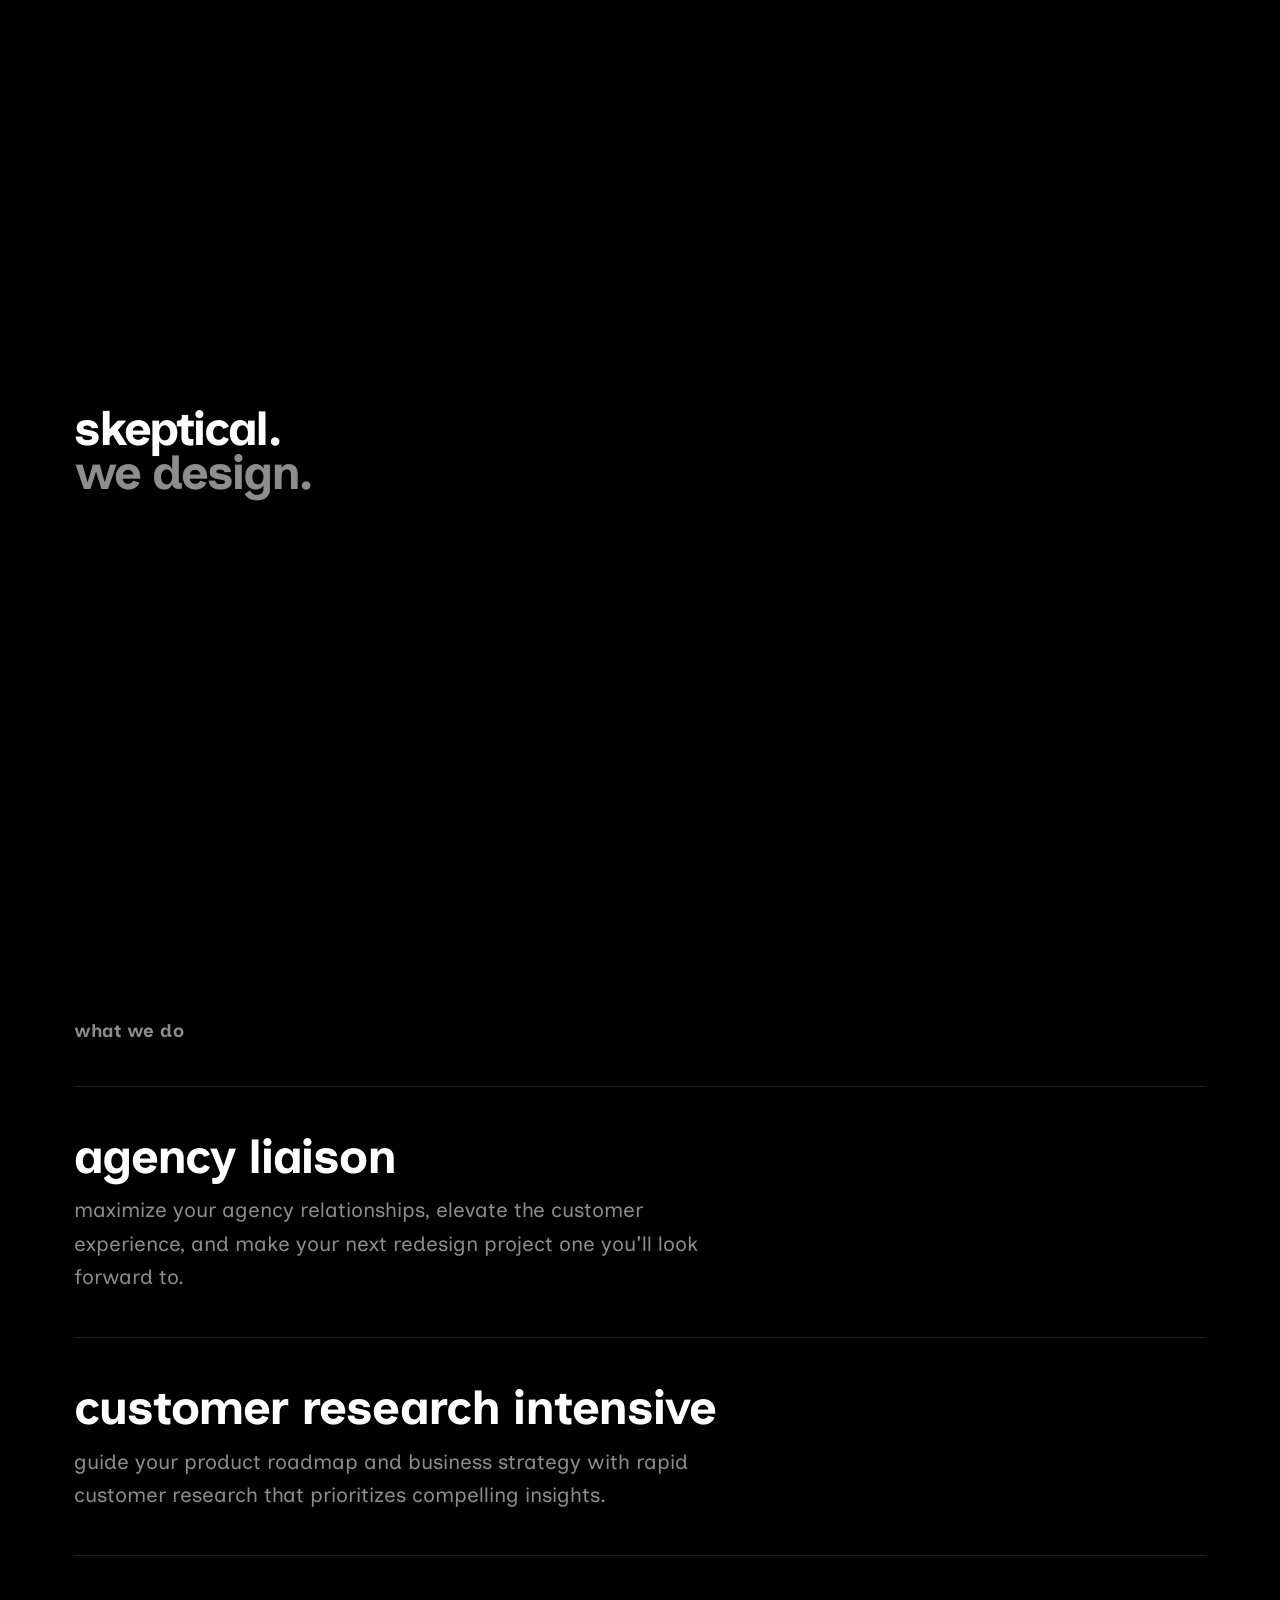
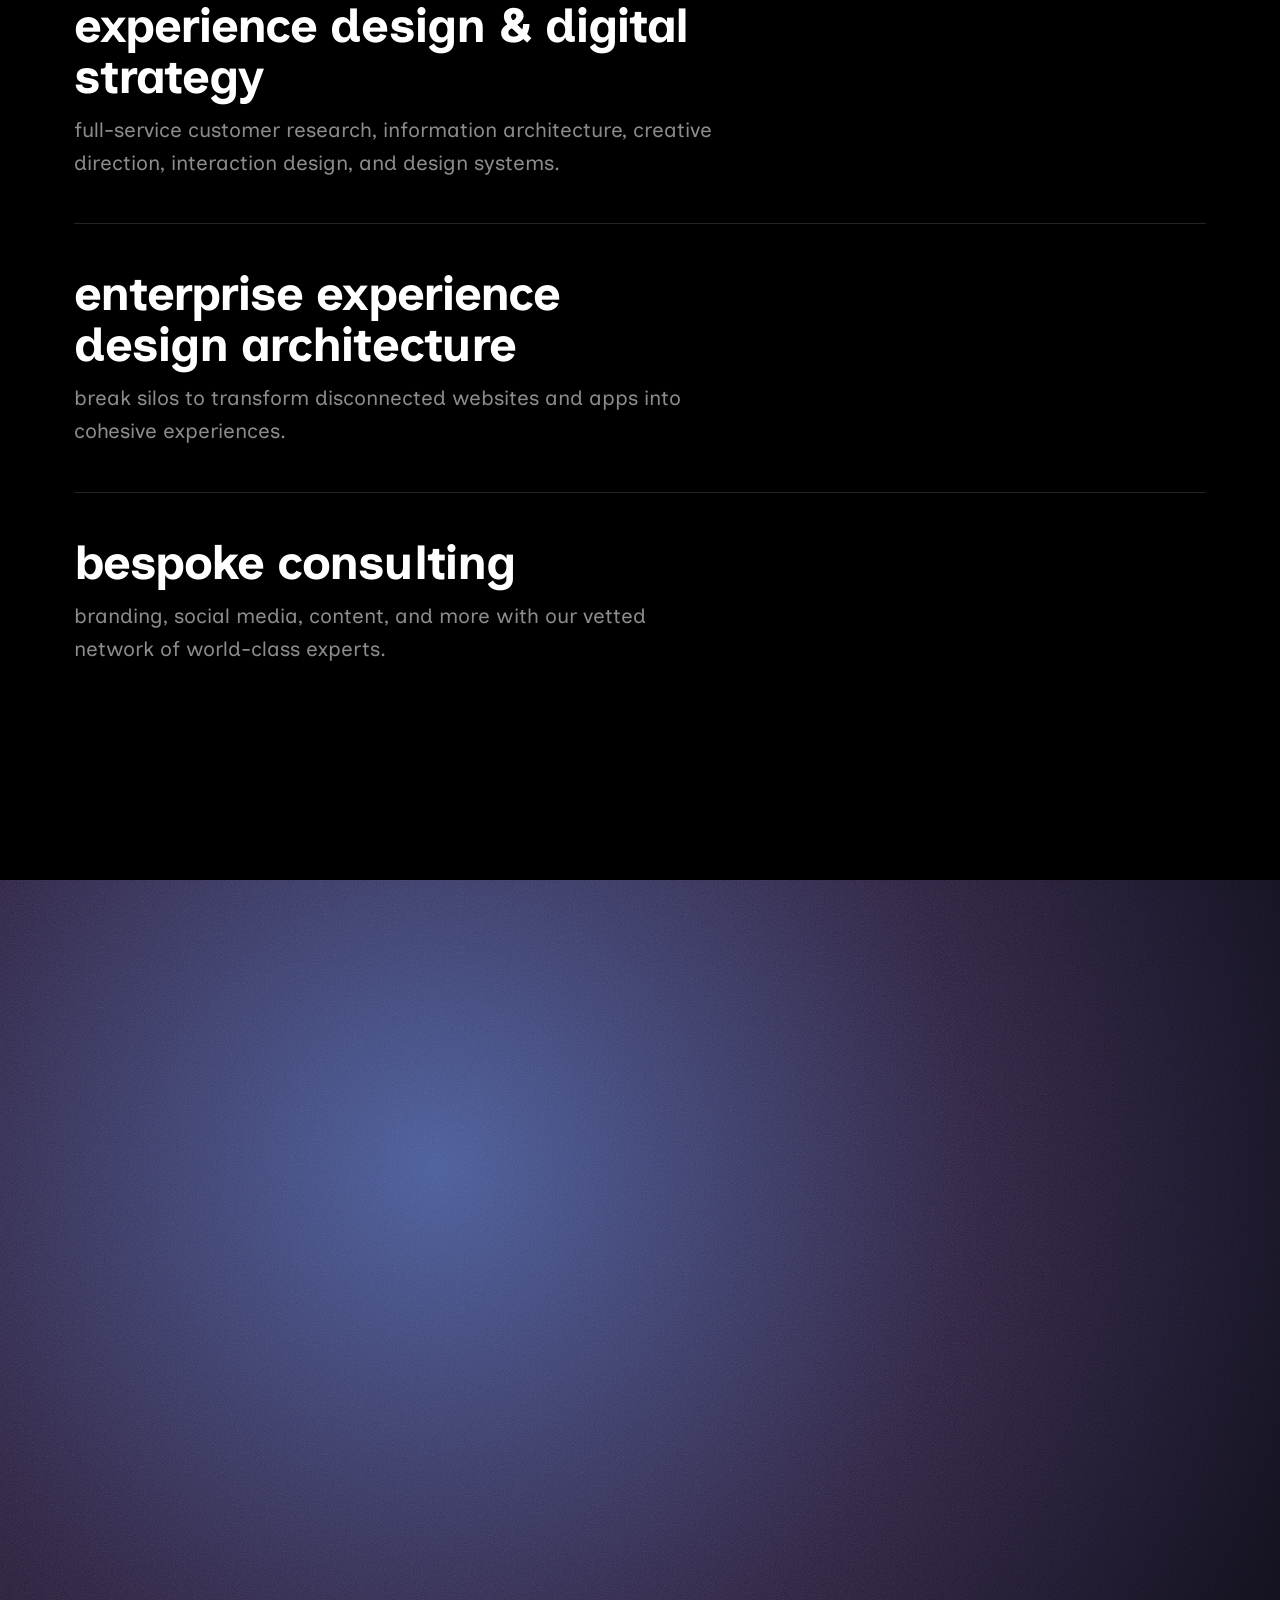
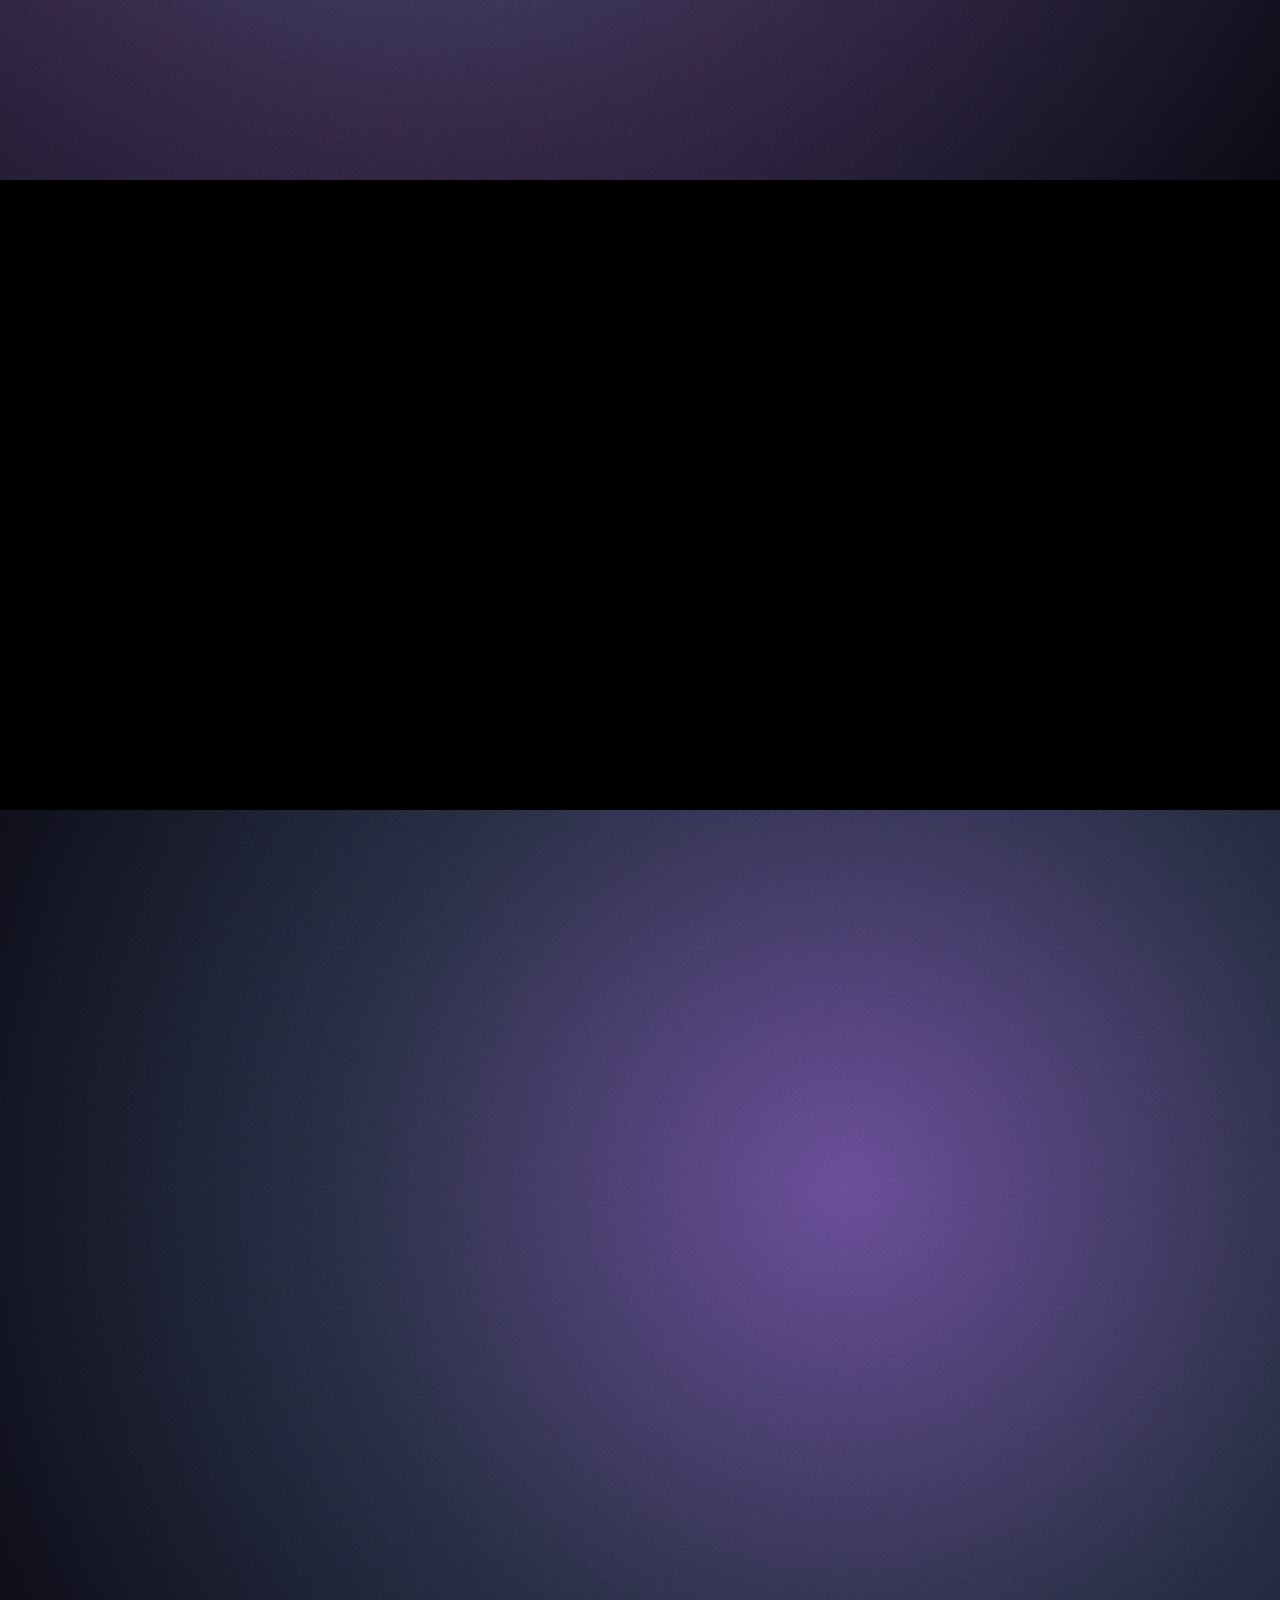
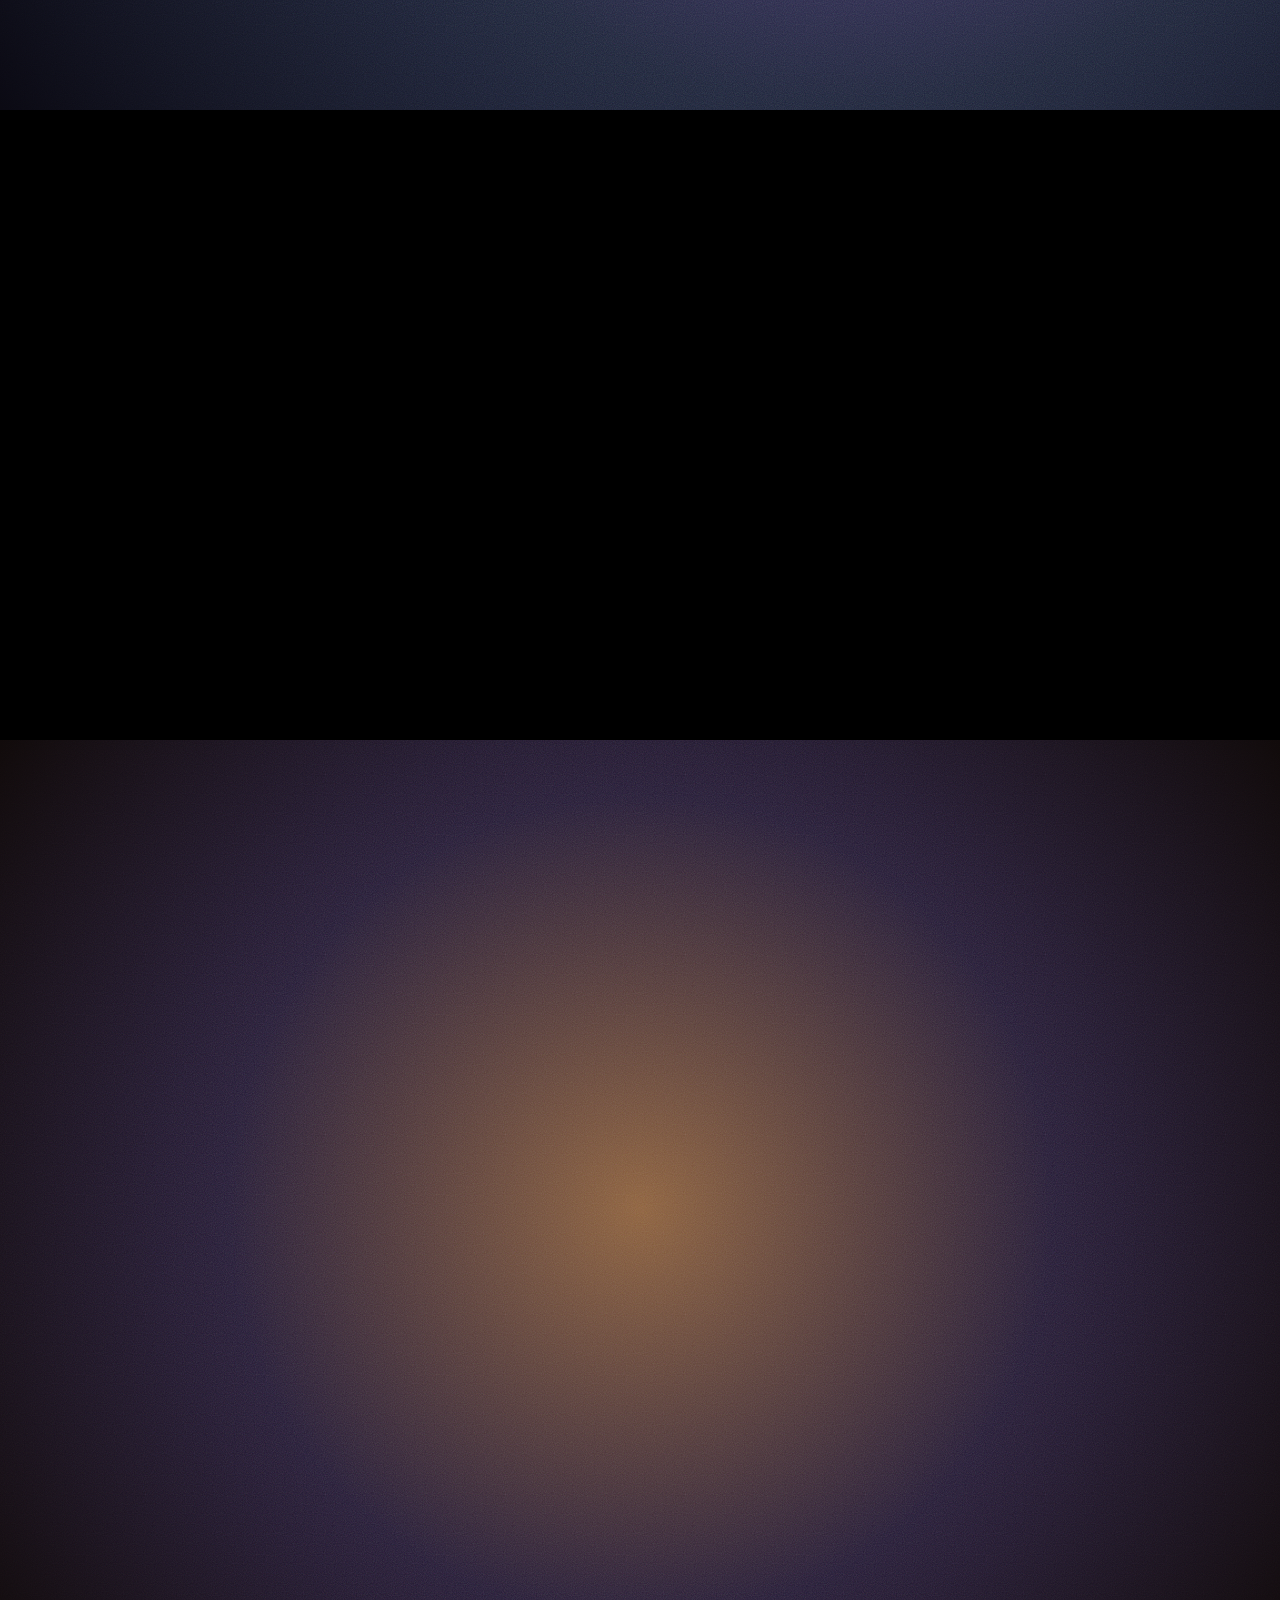
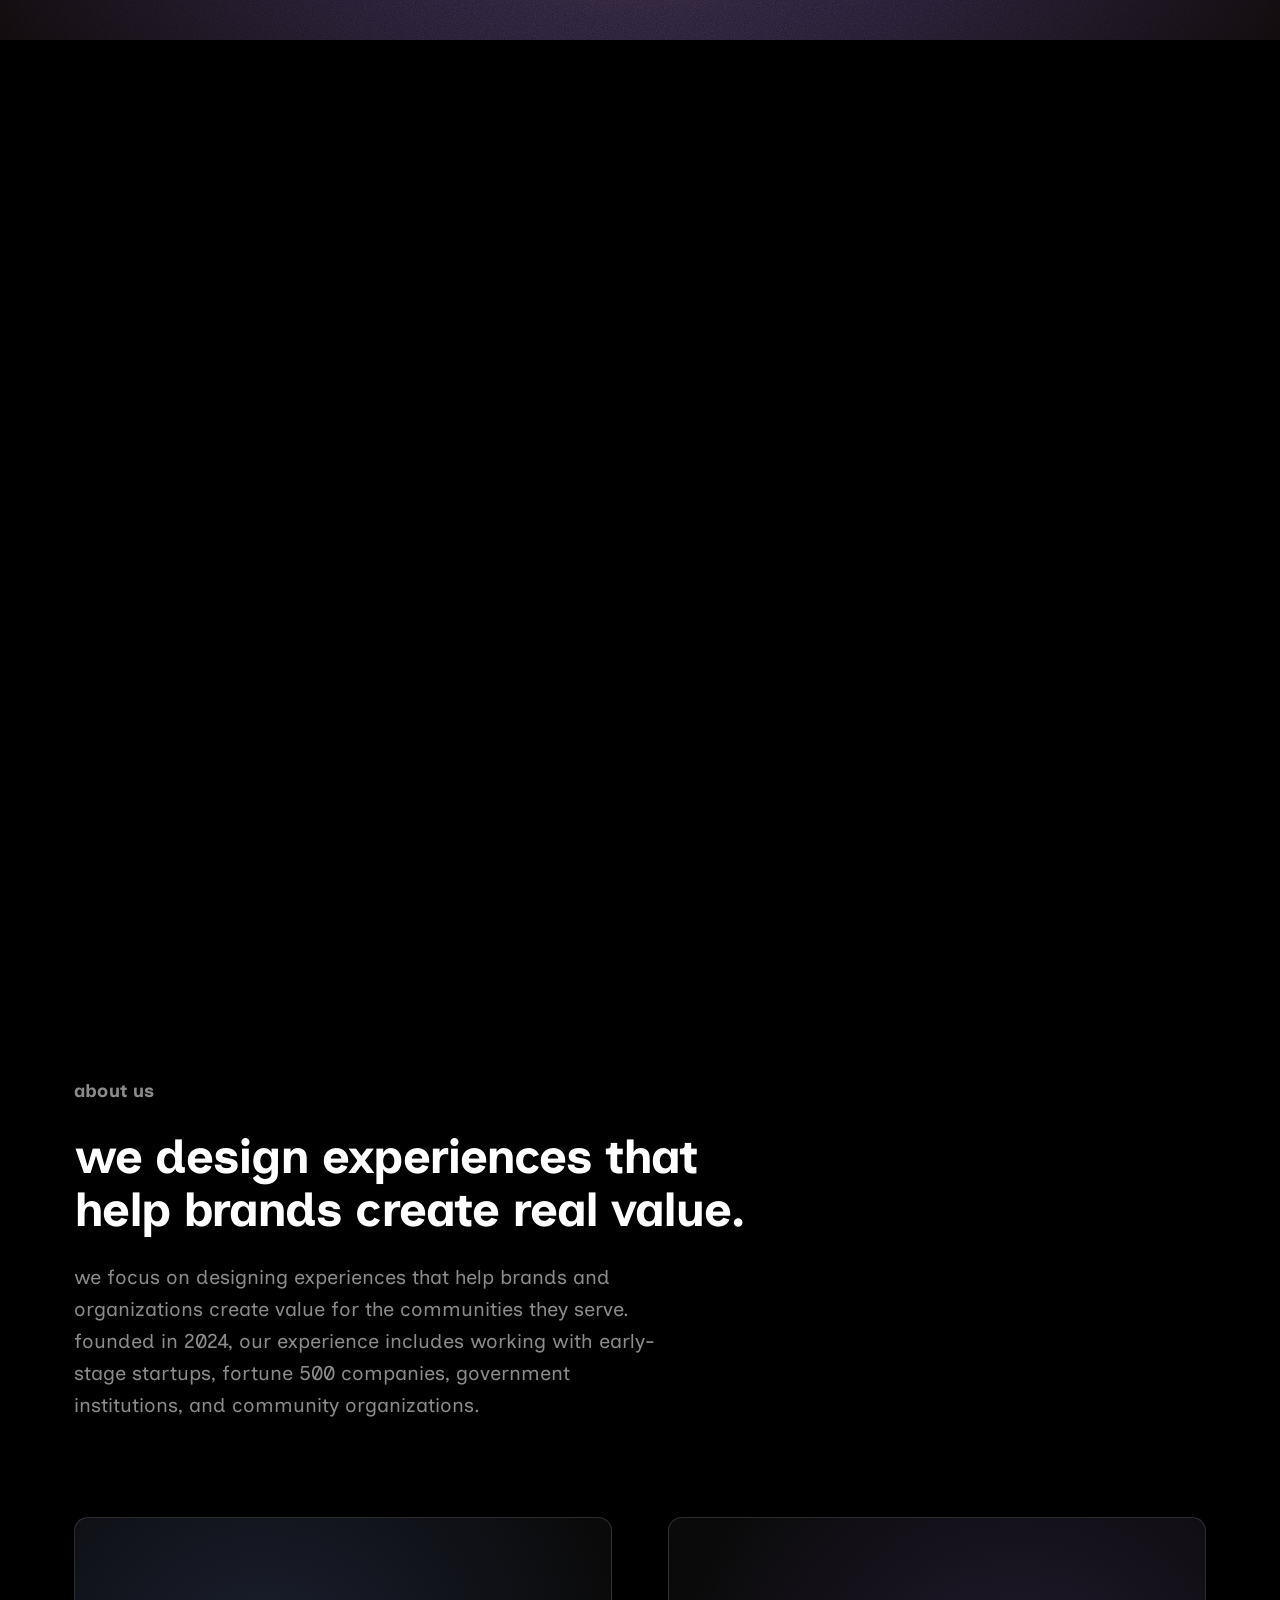
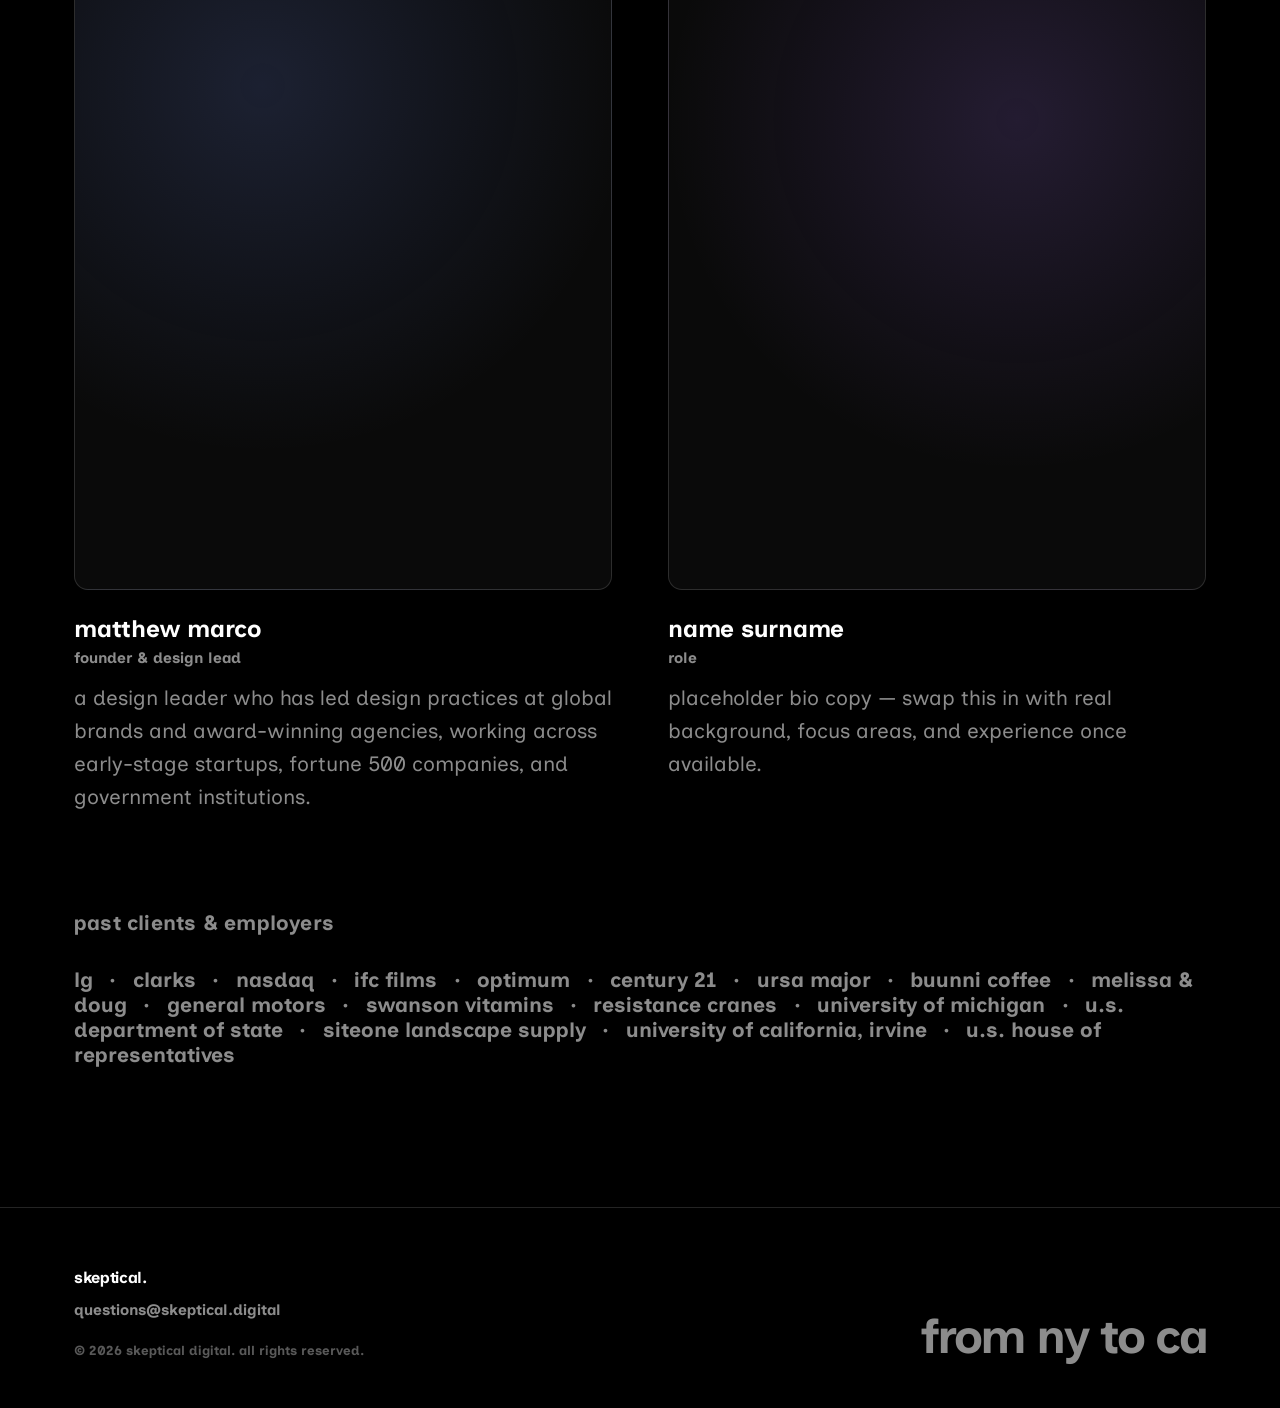
==== commit 561d2df3: "Add "From NY to CA" to footer, sized to match the hero - Restructure the footer into a left/right sp" ====
--- a/index.html
+++ b/index.html
@@ -148,9 +148,12 @@
 
 <footer class="site-footer">
   <div class="container footer-inner">
-    <a href="#top" class="brand">Skeptical.</a>
-    <a href="mailto:questions@skeptical.digital" class="footer-email">questions@skeptical.digital</a>
-    <p class="footer-copy">© 2026 Skeptical Digital. All rights reserved.</p>
+    <div class="footer-left">
+      <a href="#top" class="brand">Skeptical.</a>
+      <a href="mailto:questions@skeptical.digital" class="footer-email">questions@skeptical.digital</a>
+      <p class="footer-copy">© 2026 Skeptical Digital. All rights reserved.</p>
+    </div>
+    <p class="footer-location">From NY to CA</p>
   </div>
 </footer>
 
--- a/css/styles.css
+++ b/css/styles.css
@@ -143,7 +143,7 @@
 .landing .container { width: 100%; }
 
 .landing-title {
-  font-size: clamp(3rem, 12vw, 9rem);
+  font-size: 3rem;
   line-height: 0.92;
   letter-spacing: -0.045em;
   margin: 0;
@@ -151,7 +151,7 @@
 }
 
 .landing-sub {
-  font-size: clamp(3rem, 12vw, 9rem);
+  font-size: 3rem;
   line-height: 0.92;
   letter-spacing: -0.045em;
   margin: 0;
@@ -164,7 +164,7 @@
 .section { padding: 140px 0; }
 
 .section-label {
-  font-size: 0.95rem;
+  font-size: 1.15rem;
   letter-spacing: 0.01em;
   color: var(--text-dim);
   margin: 0 0 28px;
@@ -177,6 +177,7 @@
   letter-spacing: -0.02em;
   margin: 0 0 24px;
   font-weight: 700;
+  max-width: 720px;
 }
 
 /* ---------------- capabilities (what we do) ---------------- */
@@ -185,11 +186,12 @@
   padding: 120px 0 170px;
 }
 
+/* Divider lines span the full content width (edge to edge with the "what
+   we do" label above); only the text inside each row is width-capped. */
 .service-list {
   display: flex;
   flex-direction: column;
   margin-top: 44px;
-  max-width: 650px;
   border-top: 1px solid var(--line);
 }
 
@@ -198,7 +200,12 @@
   border-bottom: 1px solid var(--line);
 }
 
+.service-card:last-child {
+  border-bottom: none;
+}
+
 .service-card h3 {
+  max-width: 650px;
   font-size: 3rem;
   margin: 0 0 12px;
   letter-spacing: -0.02em;
@@ -208,6 +215,7 @@
 
 /* The one exception to bold: the descriptive text under each capability. */
 .service-card p {
+  max-width: 650px;
   color: var(--text-dim);
   font-size: 1.3rem;
   line-height: 1.6;
@@ -417,7 +425,7 @@
   color: var(--text-dim);
   font-weight: 400;
   line-height: 1.6;
-  font-size: 1.05rem;
+  font-size: 1.3rem;
   margin: 0;
 }
 
@@ -430,12 +438,16 @@
 }
 
 /* ---------------- clients ---------------- */
+
+.about-clients .section-label {
+  font-size: 1.3rem;
+}
 
 .client-wall {
   list-style: none;
   margin: 32px 0 0;
   padding: 0;
-  font-size: 1rem;
+  font-size: 1.3rem;
   color: var(--text-dim);
 }
 
@@ -469,9 +481,27 @@
 
 .footer-inner {
   display: flex;
+  flex-direction: row;
+  align-items: flex-end;
+  justify-content: space-between;
+  gap: 24px;
+  flex-wrap: wrap;
+}
+
+.footer-left {
+  display: flex;
   flex-direction: column;
   align-items: flex-start;
   gap: 14px;
+}
+
+.footer-location {
+  color: var(--text-dim);
+  font-size: 3rem;
+  line-height: 0.92;
+  letter-spacing: -0.045em;
+  font-weight: 700;
+  margin: 0;
 }
 
 .footer-email {
